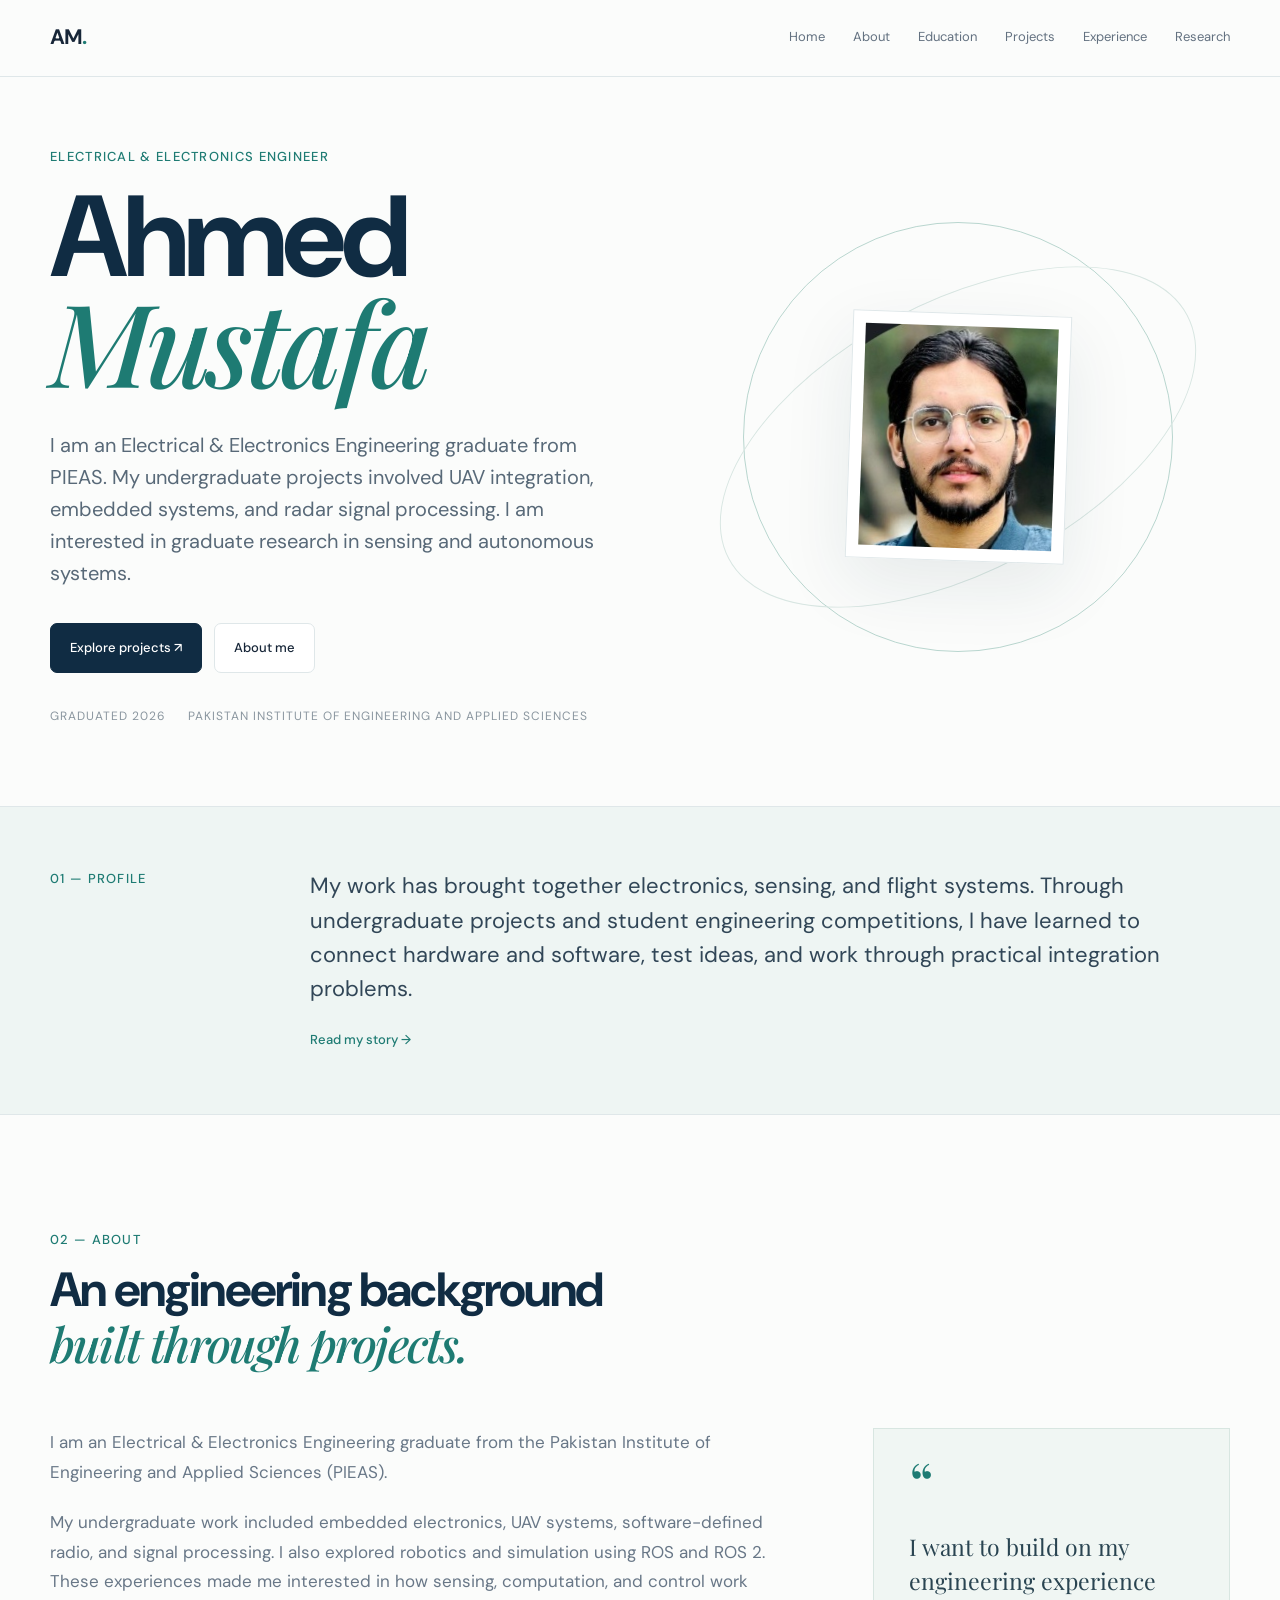
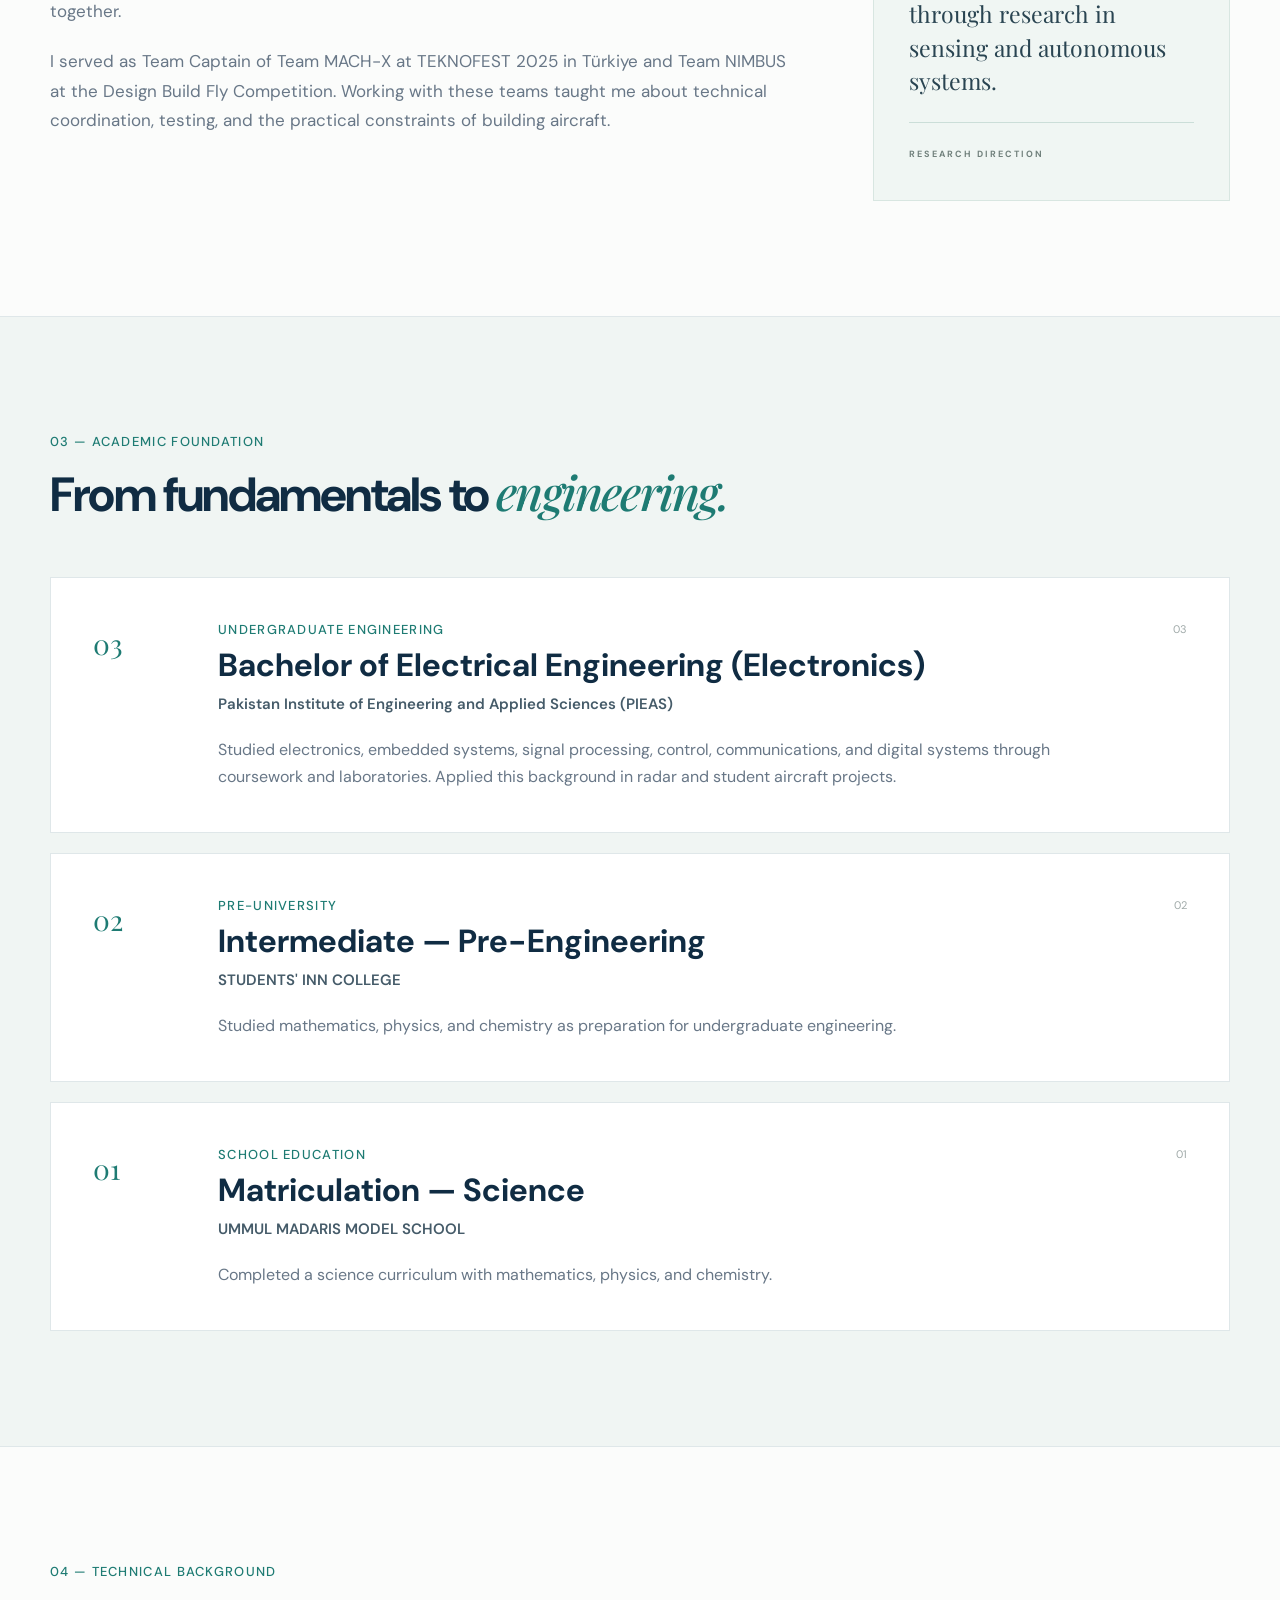
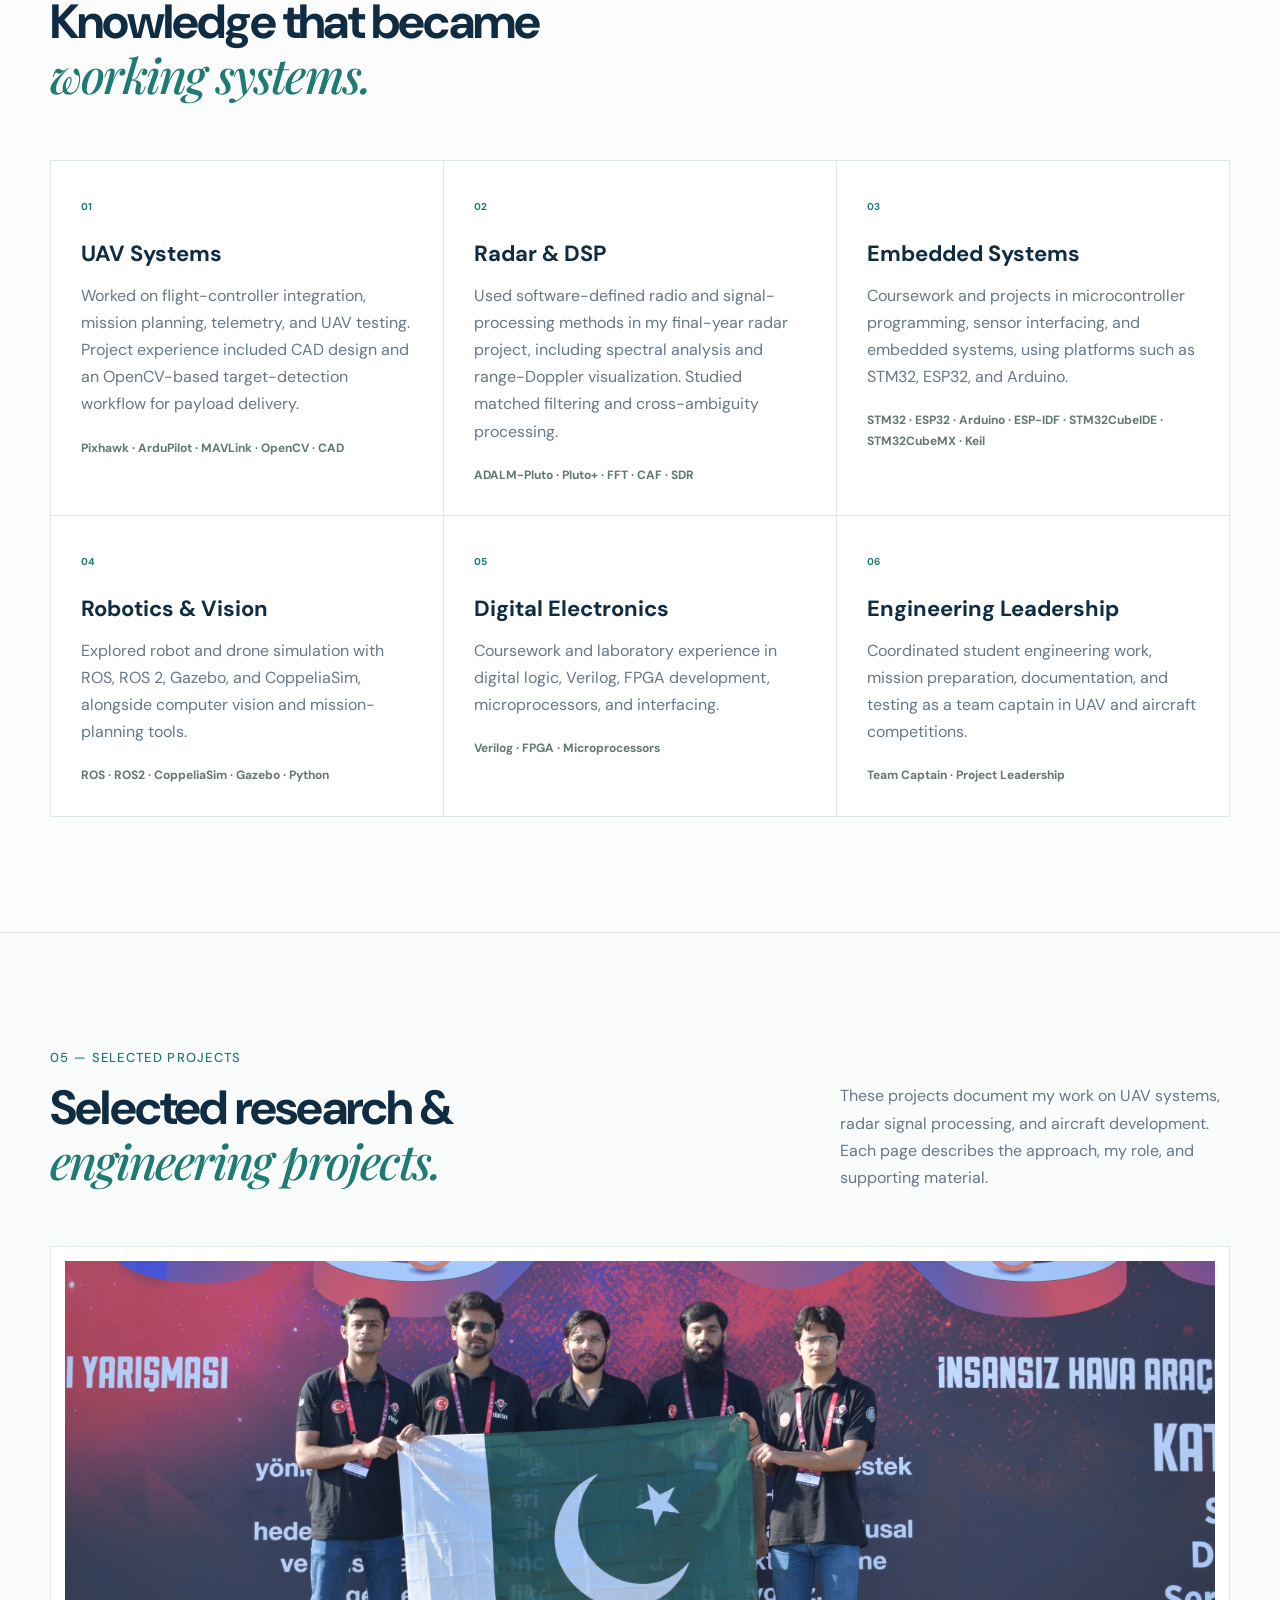
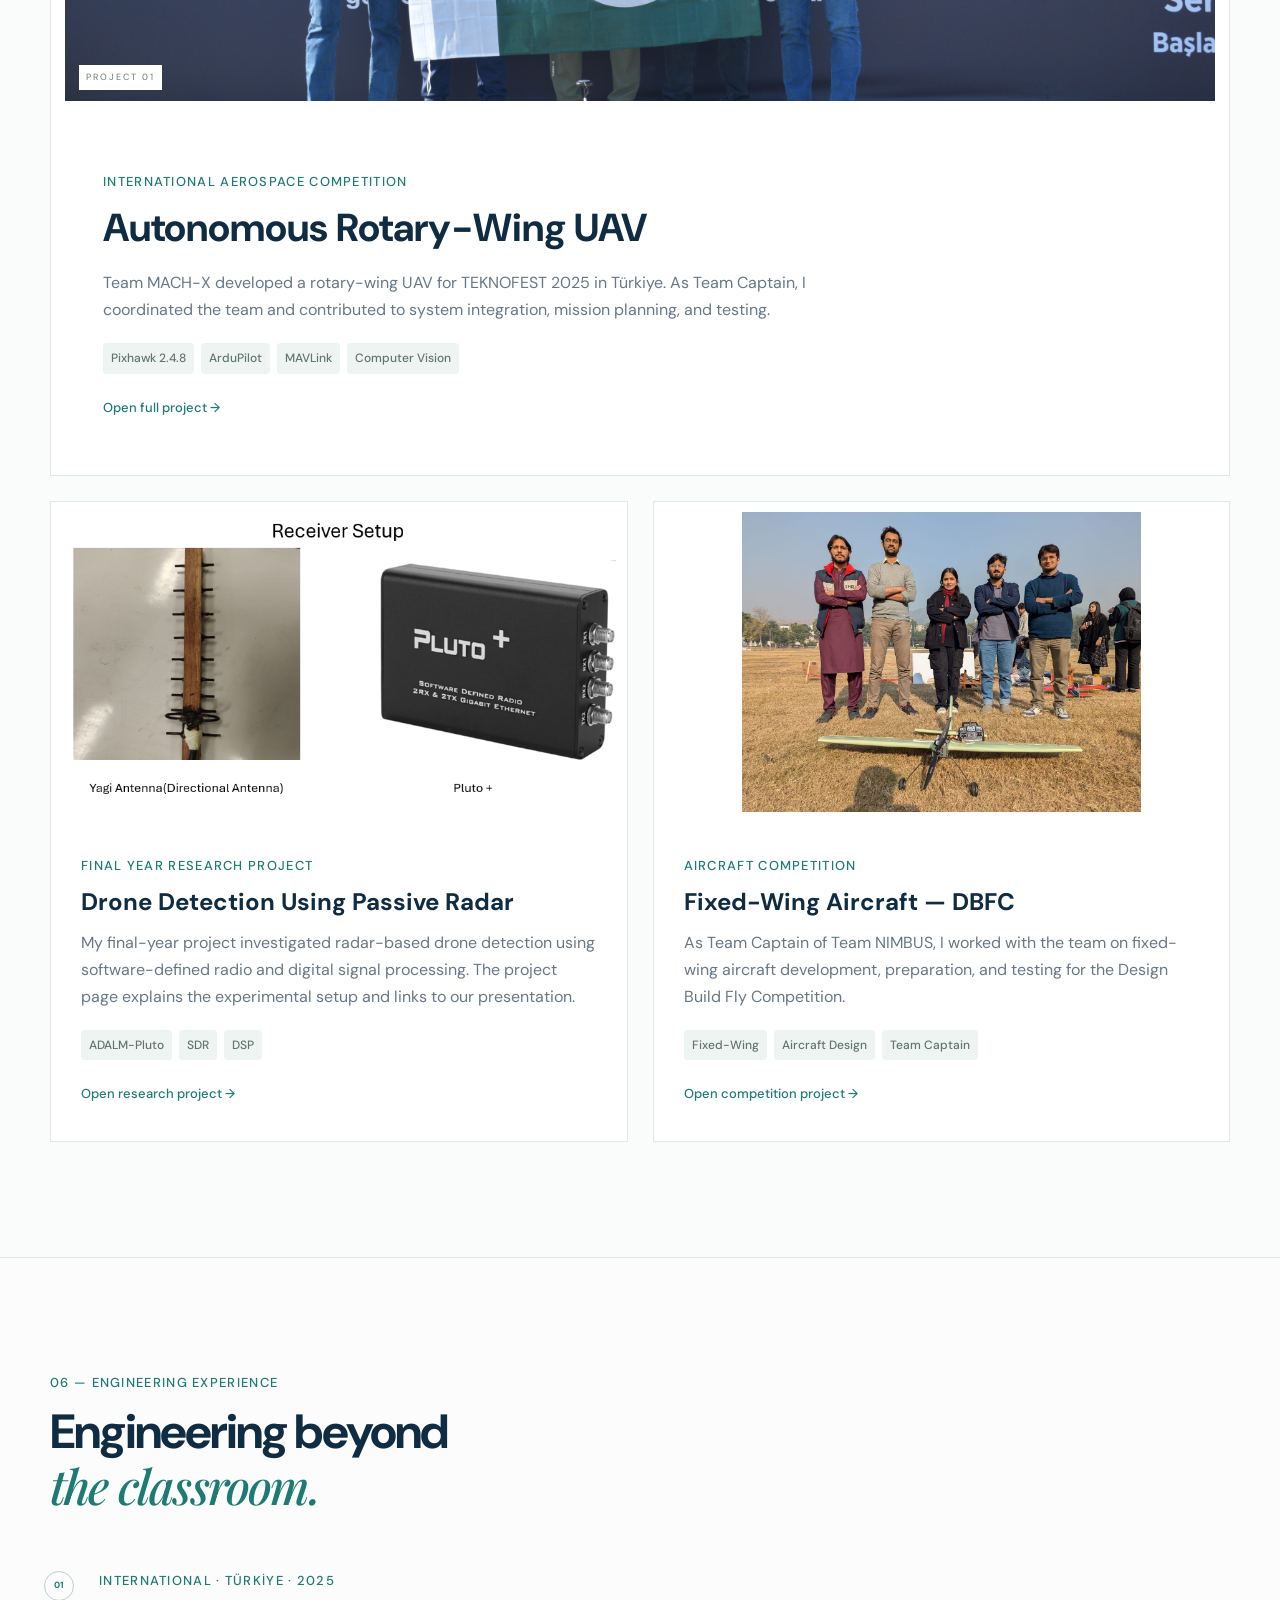
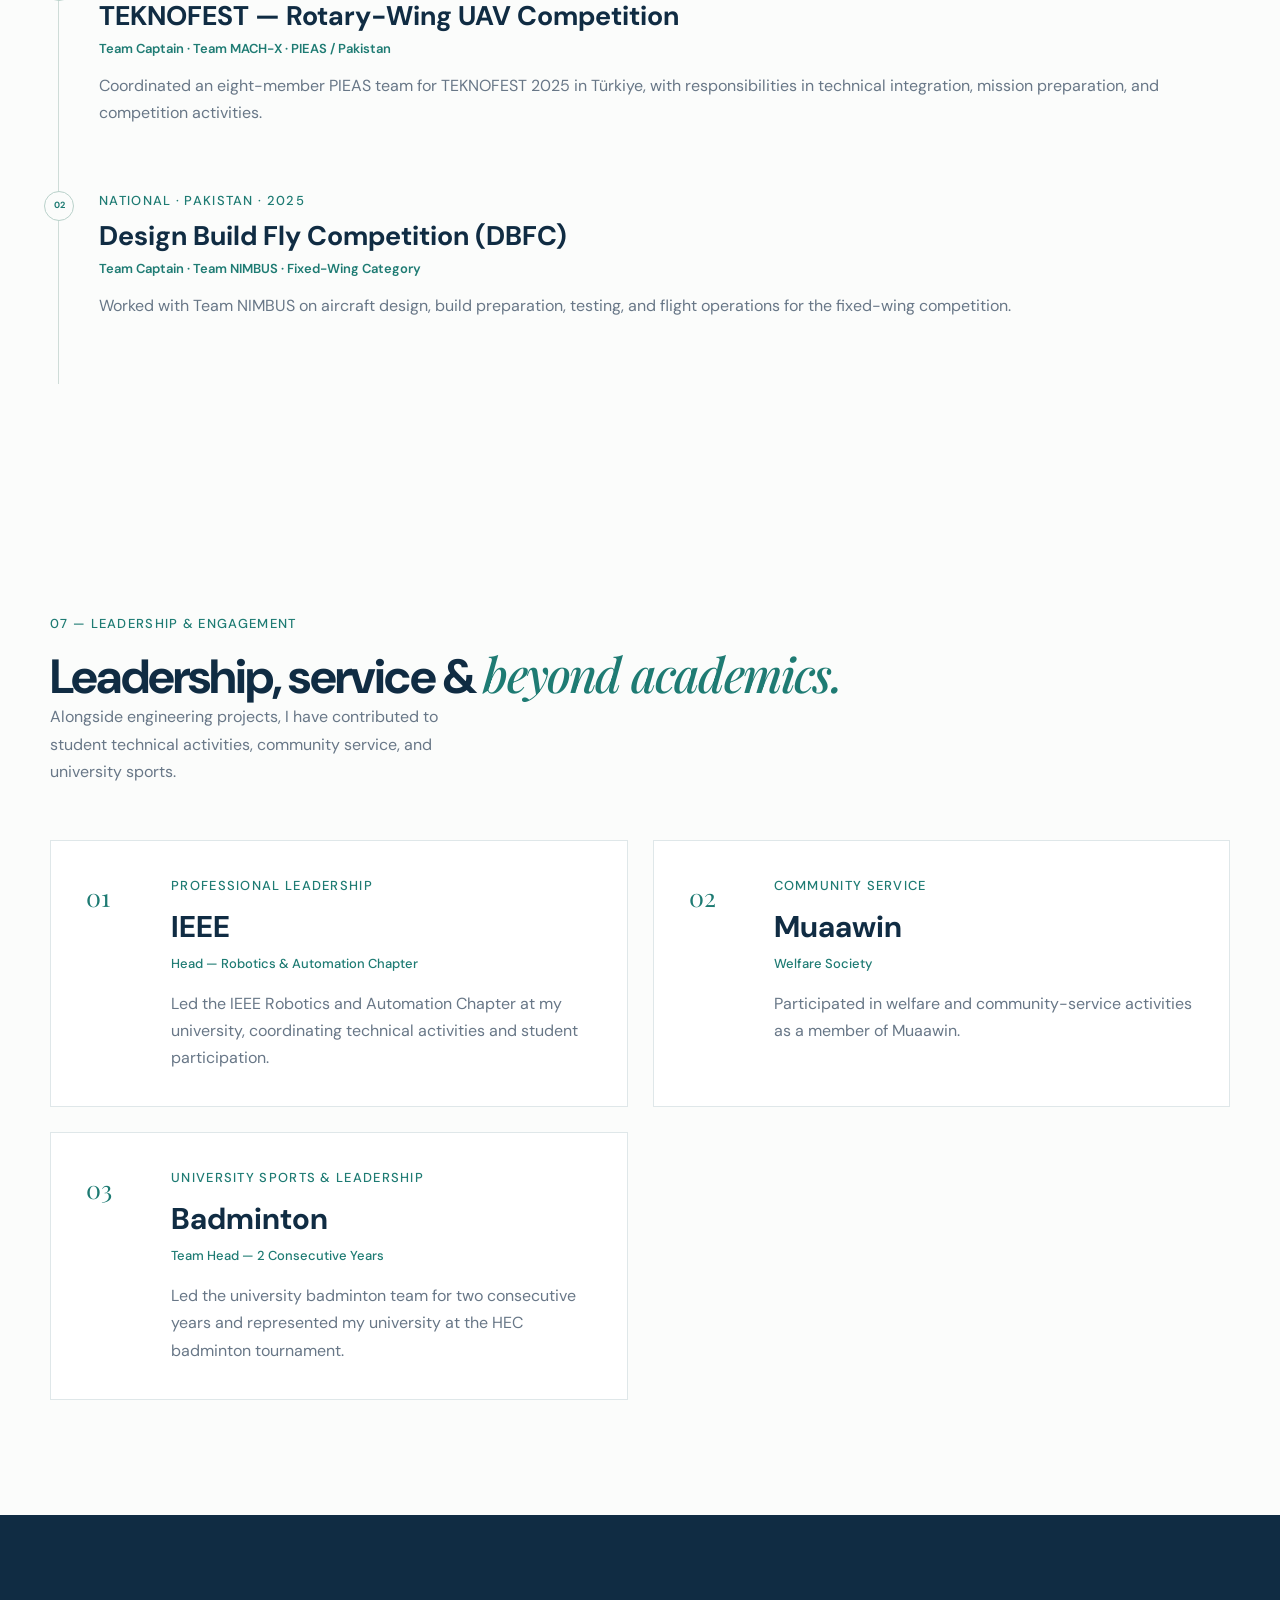
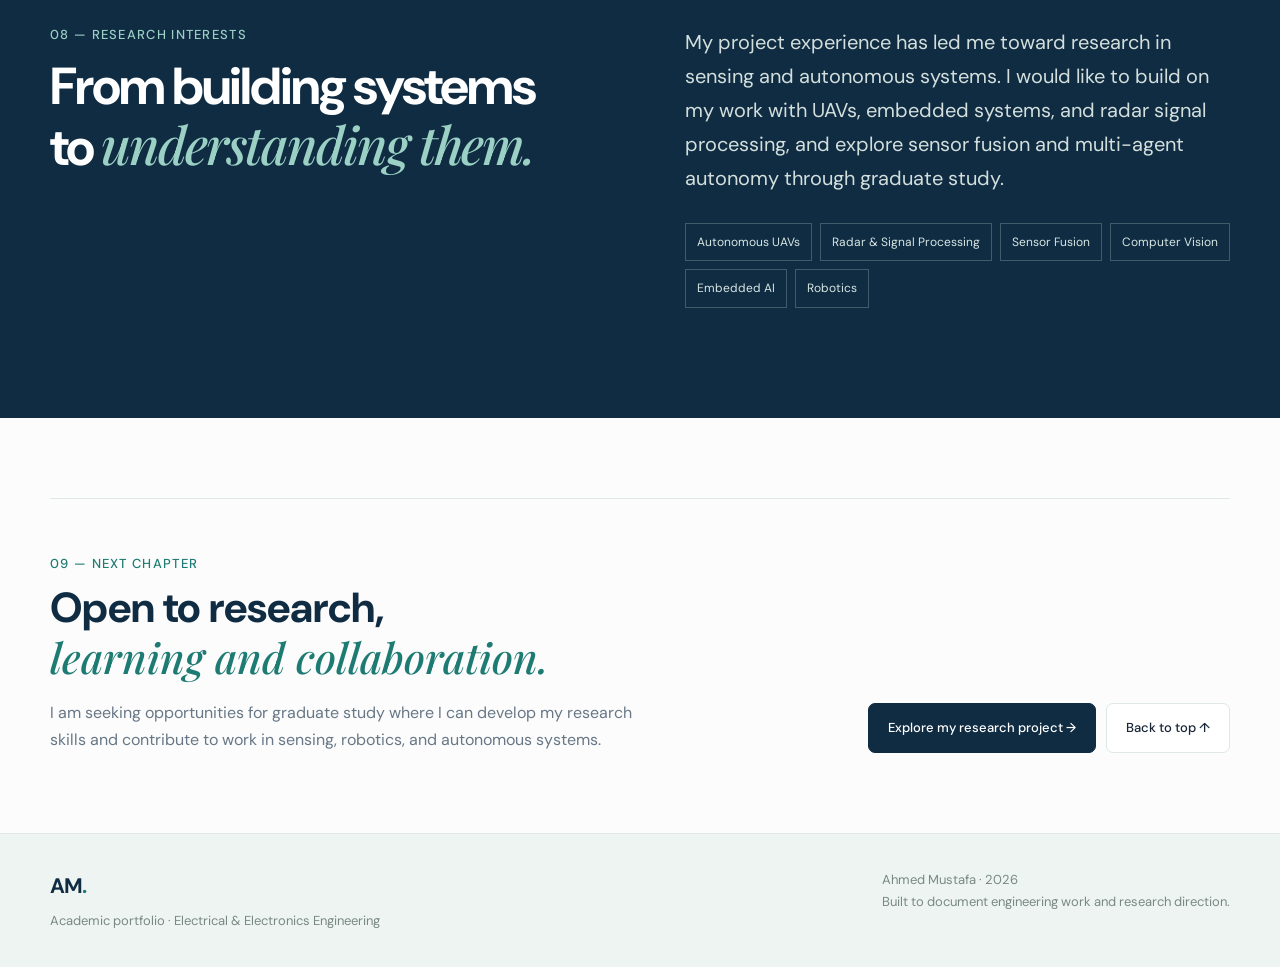
==== index.html @ 36bd2743 "Clarify research portfolio wording and improve readability while preserving theme" ====
<!doctype html>
<html lang="en">

<head>

    <meta charset="utf-8">
    <meta name="viewport" content="width=device-width, initial-scale=1">

    <meta
        name="description"
        content="Ahmed Mustafa — Electrical & Electronics Engineer academic portfolio."
    >

    <title>Ahmed Mustafa | Electrical & Electronics Engineer</title>

    <link rel="stylesheet" href="style.css">
</head>

<body>

    <header class="site-header">

        <div class="container nav">

            <a class="brand" href="index.html">
                AM<span>.</span>
            </a>

            <button class="menu-toggle" aria-label="Menu" aria-expanded="false" aria-controls="site-navigation">
                ☰
            </button>

            <nav class="nav-links" id="site-navigation" aria-label="Main navigation">
                <a href="#home">Home</a>
                <a href="#about">About</a>
                <a href="#education">Education</a>
                <a href="#projects">Projects</a>
                <a href="#experience">Experience</a>
                <a href="#research">Research</a>
            </nav>

        </div>

    </header>

    <main id="home">

        <section class="hero container">

            <div class="hero-copy">

                <p class="eyebrow">
                    ELECTRICAL & ELECTRONICS ENGINEER
                </p>

                <h1>
                    Ahmed<br>
                    <em>Mustafa</em>
                </h1>

               <p class="hero-lead">I am an Electrical &amp; Electronics Engineering graduate from PIEAS. My undergraduate projects involved UAV integration, embedded systems, and radar signal processing. I am interested in graduate research in sensing and autonomous systems.</p>

                <div class="hero-actions">

                    <a class="btn btn-dark" href="#projects">
                        Explore projects ↗
                    </a>

                    <a class="btn btn-light" href="#about">
                        About me
                    </a>

                </div>

                <div class="hero-meta">
                    <span>Graduated 2026</span>
                    <span>Pakistan Institute of Engineering and Applied Sciences</span>
                    
                </div>

            </div>

            <div class="hero-visual">

                <div class="hero-frame">

                    <img
                        src="assets/AhmedMustafa.png"
                        alt="Ahmed Mustafa"
                    >

                    

                </div>

                <div class="orbit orbit-a"></div>
                <div class="orbit orbit-b"></div>

                

            </div>

        </section>

        <section class="intro-strip">

            <div class="container intro-grid">

                <p class="section-kicker">
    01 — PROFILE
</p>

                <div>

                    <p class="statement">My work has brought together electronics, sensing, and flight systems. Through undergraduate projects and student engineering competitions, I have learned to connect hardware and software, test ideas, and work through practical integration problems.</p>

                    <a class="arrow-link" href="#about">
                        Read my story →
                    </a>

                </div>

            </div>

        </section>

        <section class="section container" id="about">

            <div class="section-head">

                <p class="section-kicker">02 — ABOUT</p>

               <h2>An engineering background<br><em>built through projects.</em></h2>

            </div>

            <div class="two-col">

                <div class="prose">

                    <p>
                        I am an Electrical & Electronics Engineering graduate
                        from the Pakistan Institute of Engineering and Applied
                        Sciences (PIEAS).
                    </p>

                    <p>My undergraduate work included embedded electronics, UAV systems, software-defined radio, and signal processing. I also explored robotics and simulation using ROS and ROS 2. These experiences made me interested in how sensing, computation, and control work together.</p>

                    <p>I served as Team Captain of Team MACH-X at TEKNOFEST 2025 in Türkiye and Team NIMBUS at the Design Build Fly Competition. Working with these teams taught me about technical coordination, testing, and the practical constraints of building aircraft.</p>

                </div>

                <aside class="quote-card">

                    <span class="quote-mark">
                        “
                    </span>

                    <p>I want to build on my engineering experience through research in sensing and autonomous systems.</p>

                    <div class="card-line"></div>

                    <span>
                        RESEARCH DIRECTION
                    </span>

                </aside>

            </div>

        </section>

<section class="section soft-section" id="education">

    <div class="container">

        <div class="section-head">
            <p class="section-kicker">03 — ACADEMIC FOUNDATION</p>

            <h2>
                From fundamentals to
                <em>engineering.</em>
            </h2>
        </div>

        <div class="education">

            <div class="edu-year">
                03
            </div>

            <div>

                <p class="section-kicker">
                    UNDERGRADUATE ENGINEERING
                </p>

                <h3>
                    Bachelor of Electrical Engineering (Electronics)
                </h3>

                <p class="institution">
                    Pakistan Institute of Engineering and Applied Sciences
                    (PIEAS)
                </p>

                <p class="muted">Studied electronics, embedded systems, signal processing, control, communications, and digital systems through coursework and laboratories. Applied this background in radar and student aircraft projects.</p>

            </div>

            <div class="edu-index">
                03
            </div>

        </div>

        <div class="education">

            <div class="edu-year">
                02
            </div>

            <div>

                <p class="section-kicker">
                    PRE-UNIVERSITY
                </p>

                <h3>
                    Intermediate — Pre-Engineering
                </h3>

                <p class="institution">
                    STUDENTS' INN COLLEGE
                </p>

                <p class="muted">Studied mathematics, physics, and chemistry as preparation for undergraduate engineering.</p>

            </div>

            <div class="edu-index">
                02
            </div>

        </div>

        <div class="education">

            <div class="edu-year">
                01
            </div>

            <div>

                <p class="section-kicker">
                    SCHOOL EDUCATION
                </p>

                <h3>
                    Matriculation — Science
                </h3>

                <p class="institution">
                    UMMUL MADARIS MODEL SCHOOL
                </p>

                <p class="muted">Completed a science curriculum with mathematics, physics, and chemistry.</p>

            </div>

            <div class="edu-index">
                01
            </div>

        </div>

    </div>

</section>

        <section class="section container">

            <div class="section-head">

                <p class="section-kicker">
                    04 — TECHNICAL BACKGROUND 
                </p>

                <h2>
                    Knowledge that became<br>
                    <em>working systems.</em>
                </h2>

            </div>

            <div class="discipline-grid">

                <article class="discipline">

                    <span>01</span>

                    <h3>
    UAV Systems
</h3>

<p>Worked on flight-controller integration, mission planning, telemetry, and UAV testing. Project experience included CAD design and an OpenCV-based target-detection workflow for payload delivery.</p>

<span class="tool-list">
    Pixhawk · ArduPilot · MAVLink · OpenCV · CAD
</span>

                </article>

                <article class="discipline">

                    <span>02</span>

                    <h3>
    Radar & DSP
</h3>

<p>Used software-defined radio and signal-processing methods in my final-year radar project, including spectral analysis and range-Doppler visualization. Studied matched filtering and cross-ambiguity processing.</p>

<span class="tool-list">
    ADALM-Pluto · Pluto+ · FFT · CAF · SDR
</span>

                </article>

                <article class="discipline">

                    <span>03</span>

                    <h3>
    Embedded Systems
</h3>

<p>Coursework and projects in microcontroller programming, sensor interfacing, and embedded systems, using platforms such as STM32, ESP32, and Arduino.</p>

<span class="tool-list">
    STM32 · ESP32 · Arduino · ESP-IDF · STM32CubeIDE · STM32CubeMX · Keil
</span>

                </article>

                <article class="discipline">

                    <span>04</span>

                    <h3>
                        Robotics & Vision
                    </h3>
<p>Explored robot and drone simulation with ROS, ROS 2, Gazebo, and CoppeliaSim, alongside computer vision and mission-planning tools.</p>

<span class="tool-list">
    ROS · ROS2 · CoppeliaSim · Gazebo · Python
</span>

                </article>

                <article class="discipline">

                    <span>05</span>

                    <h3>
                        Digital Electronics
                    </h3>

                    <p>Coursework and laboratory experience in digital logic, Verilog, FPGA development, microprocessors, and interfacing.</p>

                    <span class="tool-list">
                        Verilog · FPGA · Microprocessors
                    </span>

                </article>

                <article class="discipline">

                    <span>06</span>

                    <h3>
                        Engineering Leadership
                    </h3>

                    <p>Coordinated student engineering work, mission preparation, documentation, and testing as a team captain in UAV and aircraft competitions.</p>

                    <span class="tool-list">
                        Team Captain · Project Leadership
                    </span>

                </article>

            </div>

        </section>

        <section class="section projects-section" id="projects">

            <div class="container">

                <div class="section-head project-head">

                    <div>

                        <p class="section-kicker">
                            05 — SELECTED PROJECTS
                        </p>

                        <h2>Selected research &amp;<br><em>engineering projects.</em></h2>

                    </div>

                    <p class="muted max-copy">These projects document my work on UAV systems, radar signal processing, and aircraft development. Each page describes the approach, my role, and supporting material.</p>

                </div>

<article class="project-feature-stacked">
<div class="project-photo">

    <img
        src="assets/Teknofest.jpeg"
        alt="Team MACH-X at TEKNOFEST 2025 in Türkiye"
    >

    <span class="photo-index">
        PROJECT 01
    </span>

</div>

                    <div class="project-info">

                        <p class="eyebrow">
                            INTERNATIONAL AEROSPACE COMPETITION
                        </p>

                        <h3>Autonomous Rotary-Wing UAV</h3>

                        <p>Team MACH-X developed a rotary-wing UAV for TEKNOFEST 2025 in Türkiye. As Team Captain, I coordinated the team and contributed to system integration, mission planning, and testing.</p>

                        <div class="tag-row">

                            <span>Pixhawk 2.4.8</span>
                            <span>ArduPilot</span>
                            <span>MAVLink</span>
                            <span>Computer Vision</span>

                        </div>

                        <a
                            class="arrow-link"
                            href="projects/teknofest.html"
                        >
                            Open full project →
                        </a>

                    </div>

                </article>

                <div class="project-pair">

                    <article class="project-small">

                       <div class="small-photo">

    <img
        src="assets/Receiver_Setup.png"
        alt="Passive radar system setup"
    >

</div>

                        <div class="small-content">

                            <p class="eyebrow">
                                FINAL YEAR RESEARCH PROJECT
                            </p>

                            <h3>
                                Drone Detection Using Passive Radar
                            </h3>

                            <p>My final-year project investigated radar-based drone detection using software-defined radio and digital signal processing. The project page explains the experimental setup and links to our presentation.</p>

                            <div class="tag-row">

                                <span>ADALM-Pluto</span>
                                <span>SDR</span>
                                <span>DSP</span>

                            </div>

                            <a
                                class="arrow-link"
                                href="projects/passive-radar.html"
                            >
                                Open research project →
                            </a>

                        </div>

                    </article>

                     <article class="project-small">

<div class="small-photo">

    <img
        src="assets/dbfc.jpeg"
        alt="Team Nimbus at Design, Build & Fly Competition"
    >

</div>

                        <div class="small-content">

                            <p class="eyebrow">
                                AIRCRAFT COMPETITION
                            </p>

                            <h3>
                                Fixed-Wing Aircraft — DBFC
                            </h3>

                            <p>As Team Captain of Team NIMBUS, I worked with the team on fixed-wing aircraft development, preparation, and testing for the Design Build Fly Competition.</p>

                            <div class="tag-row">

                                <span>Fixed-Wing</span>
                                <span>Aircraft Design</span>
                                <span>Team Captain</span>

                            </div>

                            <a
                                class="arrow-link"
                                href="projects/dbfc.html"
                            >
                                Open competition project →
                            </a>

                        </div>

                    </article>

                </div>

            </div>

        </section>

        <section class="section container" id="experience">

            <div class="section-head">

                <p class="section-kicker">
                    06 — ENGINEERING EXPERIENCE
                </p>

                <h2>
                    Engineering beyond<br>
                    <em>the classroom.</em>
                </h2>

            </div>

            <div class="timeline">

                <article class="timeline-item">

                    <div class="timeline-number">
                        01
                    </div>

                    <div class="timeline-body">

                        <p class="eyebrow">
                            INTERNATIONAL · TÜRKİYE · 2025
                        </p>

                        <h3>
                            TEKNOFEST — Rotary-Wing UAV Competition
                        </h3>

                        <p class="role">
                            Team Captain · Team MACH-X · PIEAS / Pakistan
                        </p>

                        <p class="muted">Coordinated an eight-member PIEAS team for TEKNOFEST 2025 in Türkiye, with responsibilities in technical integration, mission preparation, and competition activities.</p>

                    </div>

                </article>

                <article class="timeline-item">

                    <div class="timeline-number">
                        02
                    </div>

                    <div class="timeline-body">

                        <p class="eyebrow">
                            NATIONAL · PAKISTAN · 2025
                        </p>

                        <h3>
                            Design Build Fly Competition (DBFC)
                        </h3>

                        <p class="role">
                            Team Captain · Team NIMBUS · Fixed-Wing Category
                        </p>

                        <p class="muted">Worked with Team NIMBUS on aircraft design, build preparation, testing, and flight operations for the fixed-wing competition.</p>

                    </div>

                </article>

            </div>

        </section>

<section class="section engagement-section" id="leadership">

    <div class="container">

        <div class="section-head">

            <p class="section-kicker">
                07 — LEADERSHIP & ENGAGEMENT
            </p>

            <h2>
                Leadership, service &
                <em>beyond academics.</em>
            </h2>

            <p class="muted max-copy">Alongside engineering projects, I have contributed to student technical activities, community service, and university sports.</p>

        </div>

        <div class="engagement-grid">

            <div class="engagement-card">

                <div class="engagement-number">
                    01
                </div>

                <div class="engagement-content">

                    <p class="section-kicker">
                        PROFESSIONAL LEADERSHIP
                    </p>

                    <h3>
                        IEEE
                    </h3>

                    <p class="engagement-role">
                        Head — Robotics & Automation Chapter
                    </p>

                    <p class="muted">Led the IEEE Robotics and Automation Chapter at my university, coordinating technical activities and student participation.</p>

                </div>

            </div>

            <div class="engagement-card">

                <div class="engagement-number">
                    02
                </div>

                <div class="engagement-content">

                    <p class="section-kicker">
                        COMMUNITY SERVICE
                    </p>

                    <h3>
                        Muaawin
                    </h3>

                    <p class="engagement-role">
                        Welfare Society
                    </p>

                    <p class="muted">Participated in welfare and community-service activities as a member of Muaawin.</p>

                </div>

            </div>

            <div class="engagement-card">

                <div class="engagement-number">
                    03
                </div>

                <div class="engagement-content">

                    <p class="section-kicker">
                        UNIVERSITY SPORTS & LEADERSHIP
                    </p>

                    <h3>
                        Badminton
                    </h3>

                    <p class="engagement-role">
                        Team Head — 2 Consecutive Years
                    </p>

                    <p class="muted">Led the university badminton team for two consecutive years and represented my university at the HEC badminton tournament.</p>

                </div>

            </div>

        </div>

    </div>

</section>

       

        <section class="research-banner" id="research">

            <div class="container research-grid">

                <div>

                    <p class="section-kicker">
                        08 — RESEARCH INTERESTS
                    </p>

                    <h2>
                        From building systems<br>
                        to <em>understanding them.</em>
                    </h2>

                </div>

                <div>

                    <p class="research-lead">My project experience has led me toward research in sensing and autonomous systems. I would like to build on my work with UAVs, embedded systems, and radar signal processing, and explore sensor fusion and multi-agent autonomy through graduate study.</p>

                    <div class="research-list">

                        <span>Autonomous UAVs</span>
                        <span>Radar & Signal Processing</span>
                        <span>Sensor Fusion</span>
                        <span>Computer Vision</span>
                        <span>Embedded AI</span>
                        <span>Robotics</span>

                    </div>

                </div>

            </div>

        </section>

        <section class="section container contact-section">

            <div class="contact-box">

                <div>

                    <p class="section-kicker">
                        09 — NEXT CHAPTER
                    </p>

                    <h2>
                        Open to research,<br>
                        <em>learning and collaboration.</em>
                    </h2>

                    <p  class="muted">I am seeking opportunities for graduate study where I can develop my research skills and contribute to work in sensing, robotics, and autonomous systems.</p>

                </div>

                <div class="contact-actions">

                    <a
                        class="btn btn-dark"
                        href="projects/passive-radar.html"
                    >
                        Explore my research project →
                    </a>

                    <a
                        class="btn btn-light"
                        href="#home"
                    >
                        Back to top ↑
                    </a>

                </div>

            </div>

        </section>

    </main>

    <footer>

        <div class="container footer-grid">

            <div>

                <a
                    class="brand footer-brand"
                    href="index.html"
                >
                    AM<span>.</span>
                </a>

                <p>
                    Academic portfolio · Electrical & Electronics Engineering
                </p>

            </div>

            <div>

                <p>
                     Ahmed Mustafa · 2026
                </p>

                <p>
                    Built to document engineering work and research direction.
                </p>

            </div>

        </div>

    </footer>

    <script src="script.js"></script>

</body>

</html>
---- style.css ----
@import url('https://fonts.googleapis.com/css2?family=DM+Sans:wght@400;500;600;700&family=Playfair+Display:ital,wght@0,500;0,600;1,500;1,600&display=swap');


/* =========================================================
   1. ROOT VARIABLES
   ========================================================= */

:root {
    --ink: #172638;
    --navy: #102c43;
    --muted: #687787;
    --line: #dfe7e9;
    --paper: #fbfcfb;
    --soft: #eef5f3;
    --teal: #1e7b73;
    --max: 1180px;
}


/* =========================================================
   2. RESET & BASE STYLES
   ========================================================= */

* {
    box-sizing: border-box;
    margin: 0;
    padding: 0;
}

html {
    scroll-behavior: smooth;
}

body {
    font-family: "DM Sans", Arial, sans-serif;
    background: var(--paper);
    color: var(--ink);
    line-height: 1.7;
}

a {
    text-decoration: none;
    color: inherit;
}

.container {
    width: min(calc(100% - 56px), var(--max));
    margin: auto;
}


/* =========================================================
   3. HEADER / NAVIGATION
   ========================================================= */

.site-header {
    position: sticky;
    top: 0;
    z-index: 20;
    background: rgba(251, 252, 251, 0.94);
    backdrop-filter: blur(14px);
    border-bottom: 1px solid var(--line);
}

.nav {
    height: 76px;
    display: flex;
    align-items: center;
    justify-content: space-between;
}

.brand {
    font-size: 21px;
    font-weight: 700;
    letter-spacing: -1px;
}

.brand span {
    color: var(--teal);
}

.nav-links {
    display: flex;
    gap: 28px;
    font-size: 13px;
    color: #637180;
}

.nav-links a {
    padding: 28px 0;
    border-bottom: 2px solid transparent;
}

.nav-links a:hover {
    color: var(--ink);
    border-color: var(--teal);
}

.menu-toggle {
    display: none;
    border: 0;
    background: none;
    font-size: 24px;
}


/* =========================================================
   4. TYPOGRAPHY / COMMON TEXT
   ========================================================= */

.eyebrow,
.section-kicker {
    font-size: 28px;
    letter-spacing: 2px;
    font-weight: 700;
    color: var(--teal);
}

em {
    font-family: "Playfair Display", serif;
    font-weight: 500;
    color: var(--teal);
}

.muted {
    color: var(--muted);
    font-size: 14px;
}


/* =========================================================
   5. HERO SECTION
   ========================================================= */

.hero {
    min-height: 700px;
    display: grid;
    grid-template-columns: 1.02fr 0.98fr;
    gap: 70px;
    align-items: center;
    padding-top: 70px;
    padding-bottom: 80px;
}

.hero h1 {
    font-size: clamp(68px, 9vw, 116px);
    line-height: 0.9;
    letter-spacing: -5px;
    margin: 18px 0 27px;
    color: var(--navy);
}

.hero-lead {
    font-size: 20px;
    line-height: 1.6;
    color: #586978;
    max-width: 630px;
}

.hero-actions {
    display: flex;
    gap: 12px;
    margin: 34px 0;
}

.btn {
    display: inline-flex;
    align-items: center;
    justify-content: center;
    gap: 12px;
    padding: 13px 19px;
    border-radius: 7px;
    font-size: 13px;
    font-weight: 700;
    border: 1px solid var(--line);
    transition: 0.2s;
}

.btn-dark {
    background: var(--navy);
    color: #fff;
    border-color: var(--navy);
}

.btn-dark:hover {
    transform: translateY(-2px);
}

.btn-light {
    background: #fff;
}

.hero-meta {
    display: flex;
    gap: 22px;
    flex-wrap: wrap;
    color: #8a969f;
    font-size: 11px;
    text-transform: uppercase;
    letter-spacing: 1px;
}


/* =========================================================
   6. HERO VISUAL / PROFILE IMAGE
   ========================================================= */

.hero-visual {
    position: relative;
    min-height: 500px;
    display: flex;
    align-items: center;
    justify-content: center;
}

.hero-frame {
    width: fit-content;
    max-width: 90%;
    background: #fff;
    border: 1px solid var(--line);
    padding: 12px;
    box-shadow: 0 25px 70px rgba(27, 54, 67, 0.09);
    transform: rotate(2deg);
    position: relative;
    z-index: 2;
}

.hero-frame img {
    display: block;
    width: auto;
    height: auto;
    max-width: 100%;
    max-height: 480px;
    object-fit: contain;
}
.image-placeholder span {
    font-size: 12px;
    font-weight: 700;
    letter-spacing: 1.5px;
}

.image-placeholder small {
    font-size: 10px;
    color: #8b9c98;
    max-width: 190px;
}

.frame-label {
    position: absolute;
    bottom: -28px;
    left: 15px;
    font-size: 10px;
    letter-spacing: 2px;
    color: #82908e;
}

.orbit {
    position: absolute;
    border: 1px solid #b9d6cf;
    border-radius: 50%;
    z-index: 1;
}

.orbit-a {
    width: 430px;
    height: 430px;
}

.orbit-b {
    width: 520px;
    height: 270px;
    transform: rotate(-28deg);
    border-color: #d8e6e2;
}

.hero-note {
    position: absolute;
    right: 0;
    bottom: 28px;
    background: #fff;
    border: 1px solid var(--line);
    padding: 11px 14px;
    font-size: 10px;
    color: #65756f;
    box-shadow: 0 10px 30px rgba(20, 50, 60, 0.06);
    z-index: 3;
}

.dot {
    display: inline-block;
    width: 7px;
    height: 7px;
    background: var(--teal);
    border-radius: 50%;
    margin-right: 7px;
}


/* =========================================================
   7. INTRODUCTION STRIP
   ========================================================= */

.intro-strip {
    background: var(--soft);
    border-top: 1px solid var(--line);
    border-bottom: 1px solid var(--line);
}

.intro-grid {
    display: grid;
    grid-template-columns: 200px 1fr;
    gap: 60px;
    padding: 62px 0;
}

.statement {
    font-size: 25px;
    line-height: 1.55;
    max-width: 850px;
    color: #314657;
}

.arrow-link {
    display: inline-flex;
    gap: 10px;
    align-items: center;
    margin-top: 23px;
    font-size: 13px;
    font-weight: 700;
    color: var(--teal);
}


/* =========================================================
   8. GENERAL SECTION STYLES
   ========================================================= */

.section {
    padding-top: 115px;
    padding-bottom: 115px;
}

.section-head {
    margin-bottom: 55px;
    max-width: 850px;
}

.section-head h2 {
    font-size: 48px;
    line-height: 1.12;
    letter-spacing: -1.8px;
    color: var(--navy);
    margin-top: 12px;
}


/* =========================================================
   9. ABOUT SECTION
   ========================================================= */

.two-col {
    display: grid;
    grid-template-columns: 1.35fr 0.65fr;
    gap: 80px;
}

.prose p {
    color: var(--muted);
    font-size: 15px;
    max-width: 760px;
    margin-bottom: 20px;
    text-align: left;

}

.prose .large {
    font-size: 24px;
    line-height: 1.55;
    color: #2e4556;
        text-align: left;
}

.quote-card {
    background: #f0f6f3;
    border: 1px solid #d8e6e1;
    padding: 35px;
    height: fit-content;   /* ← add this */
    align-self: start;     /* ← add this if it's a grid/flex child */
}

.quote-mark {
    font-family: "Playfair Display", serif;
    font-size: 60px;
    line-height: 0.6;
    color: var(--teal);
}

.quote-card p {
    font-family: "Playfair Display", serif;
    font-size: 23px;
    line-height: 1.45;
    margin: 15px 0 25px;
    color: #294451;
}

.card-line {
    height: 1px;
    background: #cbded8;
    margin-bottom: 15px;
}

.quote-card span:last-child {
    font-size: 9px;
    letter-spacing: 2px;
    font-weight: 700;
    color: #71817c;
}


/* =========================================================
   10. EDUCATION SECTION
   ========================================================= */

.soft-section {
    background: #f0f5f3;
    border-top: 1px solid var(--line);
    border-bottom: 1px solid var(--line);
}

.education {
    display: grid;
    grid-template-columns: 90px 1fr 40px;
    gap: 35px;
    background: #fff;
    border: 1px solid var(--line);
    padding: 42px;
}

.edu-year {
    font-family: "Playfair Display", serif;
    font-size: 28px;
    color: var(--teal);
}

.education h3 {
    font-size: 32px;
    line-height: 1.2;
    color: var(--navy);
    margin: 5px 0 8px;
}

.institution {
    font-size: 15px;
    font-weight: 600;
    color: #455b69;
    margin-bottom: 18px;
}

.edu-index {
    text-align: right;
    color: #a0aaa9;
    font-size: 11px;
}


/* =========================================================
   11. DISCIPLINES / WHAT I LEARNED
   ========================================================= */

.discipline-grid {
    display: grid;
    grid-template-columns: repeat(3, 1fr);
    border-top: 1px solid var(--line);
    border-left: 1px solid var(--line);
}

.discipline {
    padding: 30px;
    border-right: 1px solid var(--line);
    border-bottom: 1px solid var(--line);
    min-height: 220px;
    background: #fff;
}

.discipline span {
    font-size: 10px;
    color: var(--teal);
    font-weight: 700;
}

.discipline h3 {
    font-size: 22px;
    color: var(--navy);
    margin: 17px 0 9px;
}

.discipline p {
    font-size: 13px;
    color: var(--muted);
    margin-bottom: 20px;
}

.discipline b {
    font-size: 10px;
    letter-spacing: 0.7px;
    color: #647770;
}


/* =========================================================
   12. PROJECTS SECTION
   ========================================================= */

.projects-section {
    background: #fafcfb;
    border-top: 1px solid var(--line);
    border-bottom: 1px solid var(--line);
}

.project-head {
    display: flex;
    justify-content: space-between;
    gap: 70px;
    align-items: end;
    max-width: none;
}

.max-copy {
    max-width: 390px;
}


/* =========================================================
   13. FEATURED PROJECT
   ========================================================= */

.project-feature {
    display: grid;
    grid-template-columns: 1.15fr 0.85fr;
    background: #fff;
    border: 1px solid var(--line);
    margin-bottom: 25px;
}

.project-photo {
    min-height: 470px;
    position: relative;
    padding: 14px;
    overflow: hidden;
}

.project-photo img {
    display: block;
    width: 100%;
    height: 440px;
    object-fit: cover;
    object-position: center;
}

.photo-index {
    position: absolute;
    left: 28px;
    bottom: 27px;
    font-size: 9px;
    letter-spacing: 2px;
    color: #667a74;
    background: #fff;
    padding: 5px 7px;
}

.project-info {
    padding: 55px 52px;
}

.project-info h3 {
    font-size: 39px;
    line-height: 1.15;
    color: var(--navy);
    margin: 13px 0 18px;
}

.project-info p:not(.eyebrow) {
    color: var(--muted);
    font-size: 14px;
}


/* =========================================================
   14. PROJECT TAGS
   ========================================================= */

.tag-row {
    display: flex;
    flex-wrap: wrap;
    gap: 7px;
    margin-top: 20px;
}

.tag-row span {
    font-size: 10px;
    font-weight: 700;
    color: #62746f;
    background: #edf4f1;
    padding: 5px 8px;
    border-radius: 4px;
}


/* =========================================================
   15. SMALL PROJECTS
   ========================================================= */

/* =========================================================
   15. SMALL PROJECTS
   ========================================================= */

.project-pair {
    display: grid;
    grid-template-columns: 1fr 1fr;
    gap: 25px;
}

.project-small {
    display: grid;
    grid-template-columns: 1fr;
    background: #fff;
    border: 1px solid var(--line);
}

.small-photo {
    width: 100%;
    height: 320px;
    padding: 10px;
    overflow: hidden;
    display: flex;
    align-items: center;
    justify-content: center;
}

.small-photo img {
    display: block;
    width: 100%;
    height: 100%;
    object-fit: contain;
    object-position: center;
}

.small-content {
    padding: 34px 30px;
}

.small-content h3 {
    font-size: 24px;
    line-height: 1.25;
    color: var(--navy);
    margin: 10px 0 12px;
}

.small-content p:not(.eyebrow) {
    font-size: 13px;
    color: var(--muted);
}
/* =========================================================
   16. EXPERIENCE / TIMELINE
   ========================================================= */

.timeline {
    border-left: 1px solid #cfdcd8;
    margin-left: 8px;
}

.timeline-item {
    position: relative;
    padding: 0 0 65px 40px;
}

.timeline-number {
    position: absolute;
    left: -15px;
    top: 0;
    width: 30px;
    height: 30px;
    border-radius: 50%;
    background: var(--paper);
    border: 1px solid #b9d1ca;
    color: var(--teal);
    font-size: 9px;
    font-weight: 700;
    display: flex;
    align-items: center;
    justify-content: center;
}

.timeline-body h3 {
    font-size: 27px;
    line-height: 1.25;
    color: var(--navy);
    margin: 7px 0 5px;
}

.role {
    color: var(--teal);
    font-size: 13px;
    font-weight: 600;
    margin-bottom: 12px;
}
/* =========================================================
   LEADERSHIP & ENGAGEMENT
   ========================================================= */

.engagement-section {
    background: var(--paper);
}

.engagement-grid {
    display: grid;
    grid-template-columns: 1fr 1fr;
    gap: 25px;
}

.engagement-card {
    display: grid;
    grid-template-columns: 60px 1fr;
    gap: 25px;

    background: #fff;
    border: 1px solid var(--line);
    padding: 35px;

    transition: 0.2s ease;
}

.engagement-card:hover {
    transform: translateY(-3px);
    box-shadow: 0 15px 40px rgba(27, 54, 67, 0.07);
}

.engagement-number {
    font-family: "Playfair Display", serif;
    font-size: 25px;
    color: var(--teal);
}

.engagement-content h3 {
    font-size: 30px;
    line-height: 1.2;
    color: var(--navy);
    margin: 12px 0 8px;
}

.engagement-role {
    color: var(--teal);
    font-size: 13px;
    font-weight: 700;
    margin-bottom: 15px;
}

.engagement-content .muted {
    line-height: 1.7;
}

/* =========================================================
   17. RESEARCH SECTION
   ========================================================= */

.research-banner {
    background: var(--navy);
    color: #fff;
    padding: 110px 0;
}

.research-grid {
    display: grid;
    grid-template-columns: 1fr 1fr;
    gap: 90px;
}

.research-banner h2 {
    font-size: 52px;
    line-height: 1.1;
    letter-spacing: -2px;
    margin-top: 12px;
}

.research-banner .section-kicker {
    color: #9bd0c4;
}

.research-lead {
    font-size: 20px;
    line-height: 1.6;
    color: #d3dfdc;
    max-width: 570px;
}

.research-list {
    display: flex;
    flex-wrap: wrap;
    gap: 8px;
    margin-top: 28px;
}

.research-list span {
    border: 1px solid rgba(210, 230, 224, 0.25);
    padding: 8px 11px;
    font-size: 10px;
    color: #d7e6e2;
}


/* =========================================================
   18. CONTACT / NEXT CHAPTER
   ========================================================= */

.contact-section {
    padding-top: 80px;
    padding-bottom: 80px;
}

.contact-box {
    display: flex;
    justify-content: space-between;
    gap: 60px;
    align-items: end;
    border-top: 1px solid var(--line);
    padding-top: 55px;
}

.contact-box h2 {
    font-size: 42px;
    line-height: 1.15;
    color: var(--navy);
    margin: 10px 0 15px;
}

.contact-box .muted {
    max-width: 620px;
}

.contact-actions {
    display: flex;
    gap: 10px;
    flex-shrink: 0;
}


/* =========================================================
   19. FOOTER
   ========================================================= */

footer {
    background: #eef4f1;
    border-top: 1px solid var(--line);
    padding: 35px 0;
}

.footer-grid {
    display: flex;
    justify-content: space-between;
    gap: 40px;
    color: #7a8885;
    font-size: 11px;
}

.footer-brand {
    color: var(--navy);
    display: block;
    margin-bottom: 5px;
}


/* =========================================================
   20. RESPONSIVE DESIGN — TABLET
   ========================================================= */

@media (max-width: 900px) {

    .nav-links {
        display: none;
        position: absolute;
        top: 76px;
        left: 0;
        right: 0;
        background: var(--paper);
        padding: 12px 28px 20px;
        border-bottom: 1px solid var(--line);
        flex-direction: column;
    }

    .nav-links.open {
        display: flex;
    }

    .nav-links a {
        padding: 12px 0;
    }

    .menu-toggle {
        display: block;
    }

    .hero {
        grid-template-columns: 1fr;
        gap: 30px;
    }

    .hero-visual {
        min-height: 430px;
    }

    .two-col,
    .research-grid {
        grid-template-columns: 1fr;
        gap: 40px;
    }

    .discipline-grid {
        grid-template-columns: 1fr 1fr;
    }

    .project-head {
        display: block;
    }

    .project-head .max-copy {
        margin-top: 20px;
    }

    .project-feature {
        grid-template-columns: 1fr;
    }

    .project-info {
        padding: 40px;
    }

    .project-pair {
        grid-template-columns: 1fr;
    }
    .engagement-grid {
    grid-template-columns: 1fr;
}
}


/* =========================================================
   21. RESPONSIVE DESIGN — MOBILE
   ========================================================= */

@media (max-width: 600px) {

    .container {
        width: min(calc(100% - 36px), var(--max));
    }

    .hero {
        padding-top: 45px;
    }

    .hero h1 {
        font-size: 67px;
        letter-spacing: -3px;
    }

    .hero-lead {
        font-size: 17px;
    }

    .hero-meta {
        gap: 10px;
        flex-direction: column;
    }

    .hero-visual {
        min-height: 370px;
    }

    .hero-frame {
        width: 75%;
    }

    .orbit-a {
        width: 300px;
        height: 300px;
    }

    .orbit-b {
        width: 350px;
        height: 190px;
    }

    .intro-grid {
        grid-template-columns: 1fr;
        gap: 20px;
        padding: 42px 0;
    }

    .statement {
        font-size: 20px;
    }

    .section {
        padding-top: 80px;
        padding-bottom: 80px;
    }

    .section-head h2 {
        font-size: 38px;
    }

    .education {
        grid-template-columns: 1fr;
        gap: 15px;
        padding: 28px;
    }

    .edu-index {
        display: none;
    }

    .discipline-grid {
        grid-template-columns: 1fr;
    }

    .discipline {
        min-height: 0;
    }

    .project-photo {
        min-height: 300px;
    }

    .project-photo .image-placeholder {
        min-height: 280px;
    }

    .project-info {
        padding: 30px;
    }

    .project-info h3 {
        font-size: 31px;
    }

    .small-photo {
        min-height: 220px;
    }

    .small-photo .image-placeholder {
        min-height: 200px;
    }

    .project-small {
        grid-template-columns: 1fr;
    }

    .small-content {
        padding: 28px;
    }

    .timeline-item {
        padding-left: 28px;
    }

    .timeline-body h3 {
        font-size: 22px;
    }

    .research-banner {
        padding: 80px 0;
    }

    .research-banner h2 {
        font-size: 39px;
    }

    .research-lead {
        font-size: 17px;
    }

    .contact-box {
        display: block;
    }

    .contact-actions {
        margin-top: 25px;
        flex-wrap: wrap;
    }

    .footer-grid {
        display: block;
    }

    .footer-grid > div + div {
        margin-top: 20px;
    }
}
/* Readability refinements — existing theme and typography families retained. */

html { scroll-padding-top: 100px; }
p, li { overflow-wrap: break-word; }
.eyebrow, .section-kicker { font-size: 13px; line-height: 1.6; font-weight: 500; letter-spacing: 1.3px; }
.prose p { font-size: 17px; line-height: 1.75; max-width: 68ch; }
.statement { font-size: 22px; max-width: 65ch; }
.muted, .discipline p, .project-info p:not(.eyebrow), .small-content p:not(.eyebrow) { font-size: 16px; line-height: 1.7; }
.discipline .tool-list { display: block; font-size: 12px; color: #647770; line-height: 1.7; }
.btn, .arrow-link, .tag-row span, .engagement-role { font-weight: 500; }
.tag-row span, .research-list span { font-size: 12px; }
.hero-actions { flex-wrap: wrap; }
.hero-meta { font-size: 12px; line-height: 1.6; }
.hero-visual { min-width: 0; }
.orbit { max-width: 100%; }
.project-feature-stacked { background: #fff; border: 1px solid var(--line); margin-bottom: 25px; }
.project-info p { max-width: 68ch; }
.education + .education { margin-top: 20px; }
.research-lead { font-size: 20px; line-height: 1.7; }
.research-banner h2 em { color: #9bd0c4; }
.footer-grid { font-size: 13px; line-height: 1.7; }
a:focus-visible, button:focus-visible { outline: 2px solid var(--teal); outline-offset: 5px; }
.section-head h2, .education h3, .project-info h3, .engagement-content h3 { overflow-wrap: break-word; }
@media (max-width: 600px) {
  .prose p { font-size: 16px; }
  .statement { font-size: 20px; }
  .hero h1 { font-size: clamp(48px, 16vw, 67px); }
  .hero-visual { min-height: 330px; }
  .orbit-b { width: 100%; }
  .project-photo { min-height: 0; }
  .project-photo img { height: auto; max-height: 440px; }
  .engagement-card { grid-template-columns: 30px minmax(0, 1fr); gap: 15px; padding: 25px; }
  .research-lead { font-size: 17px; }
}
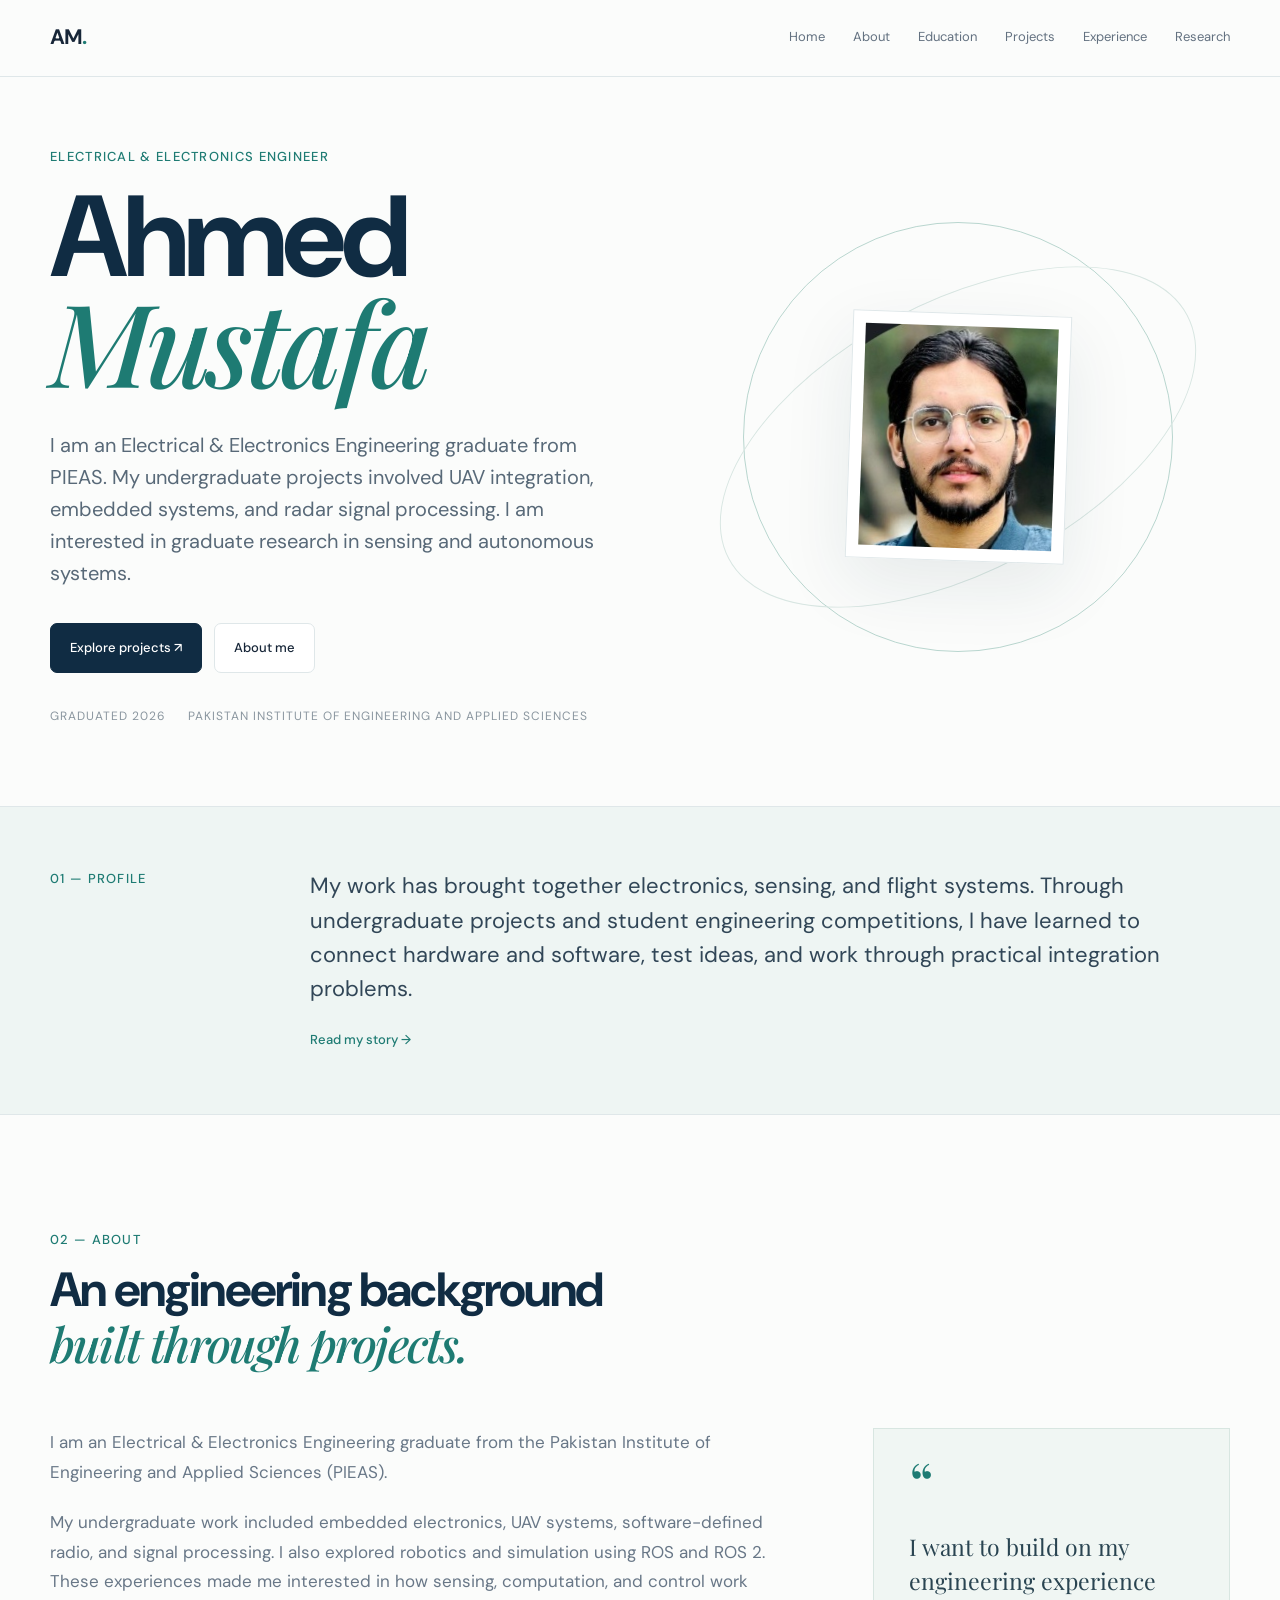
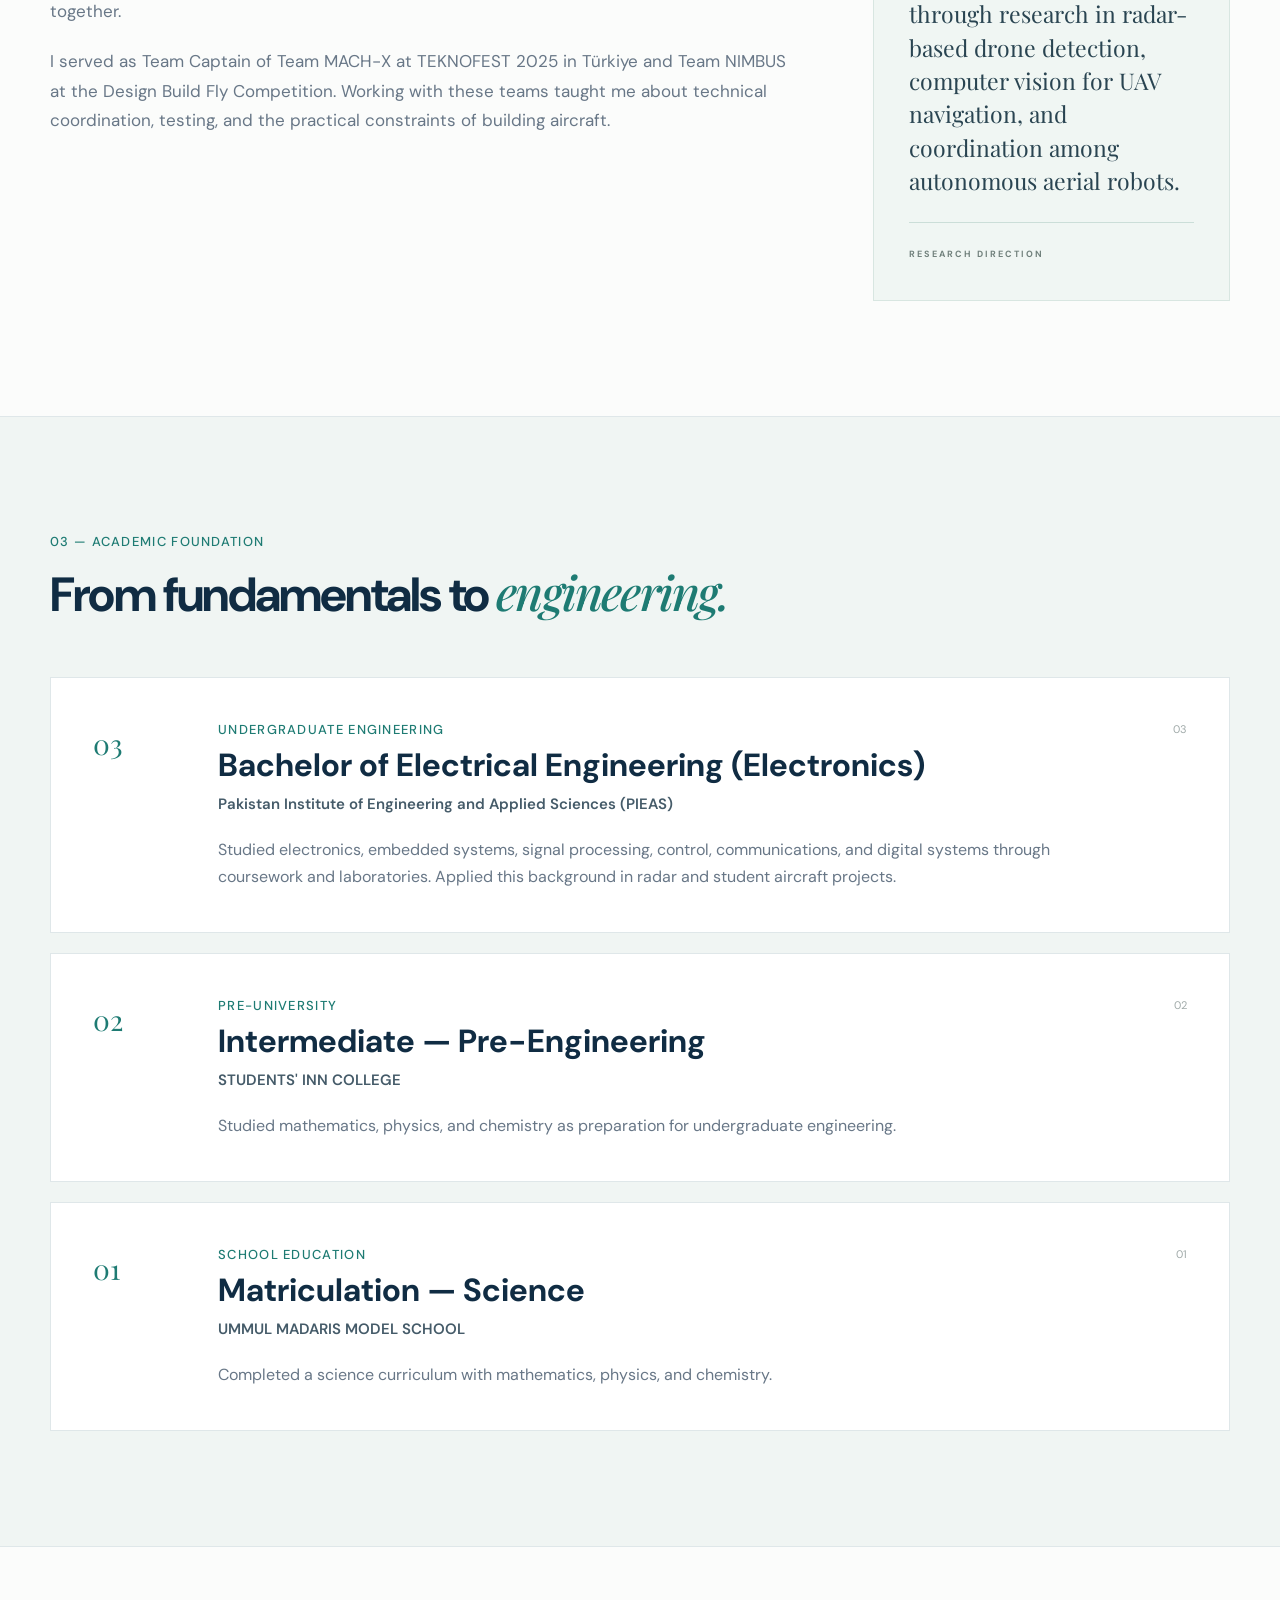
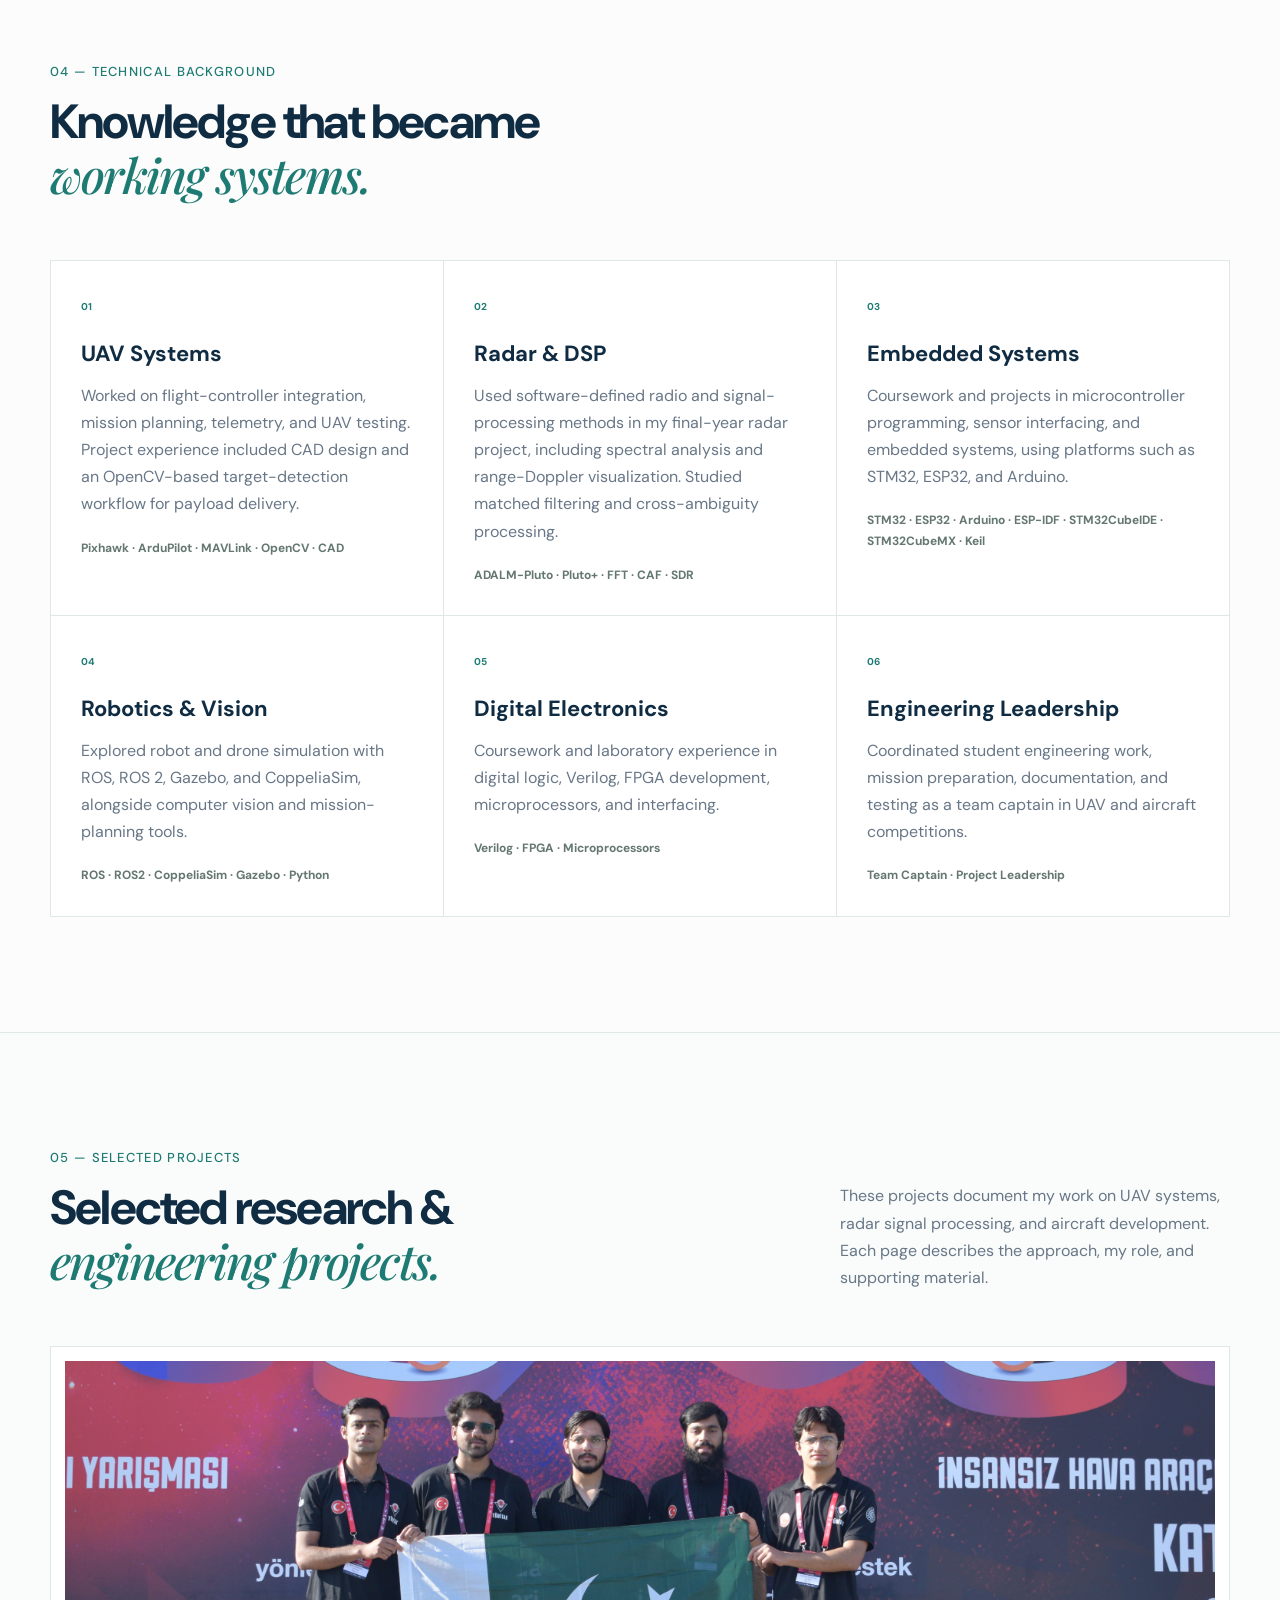
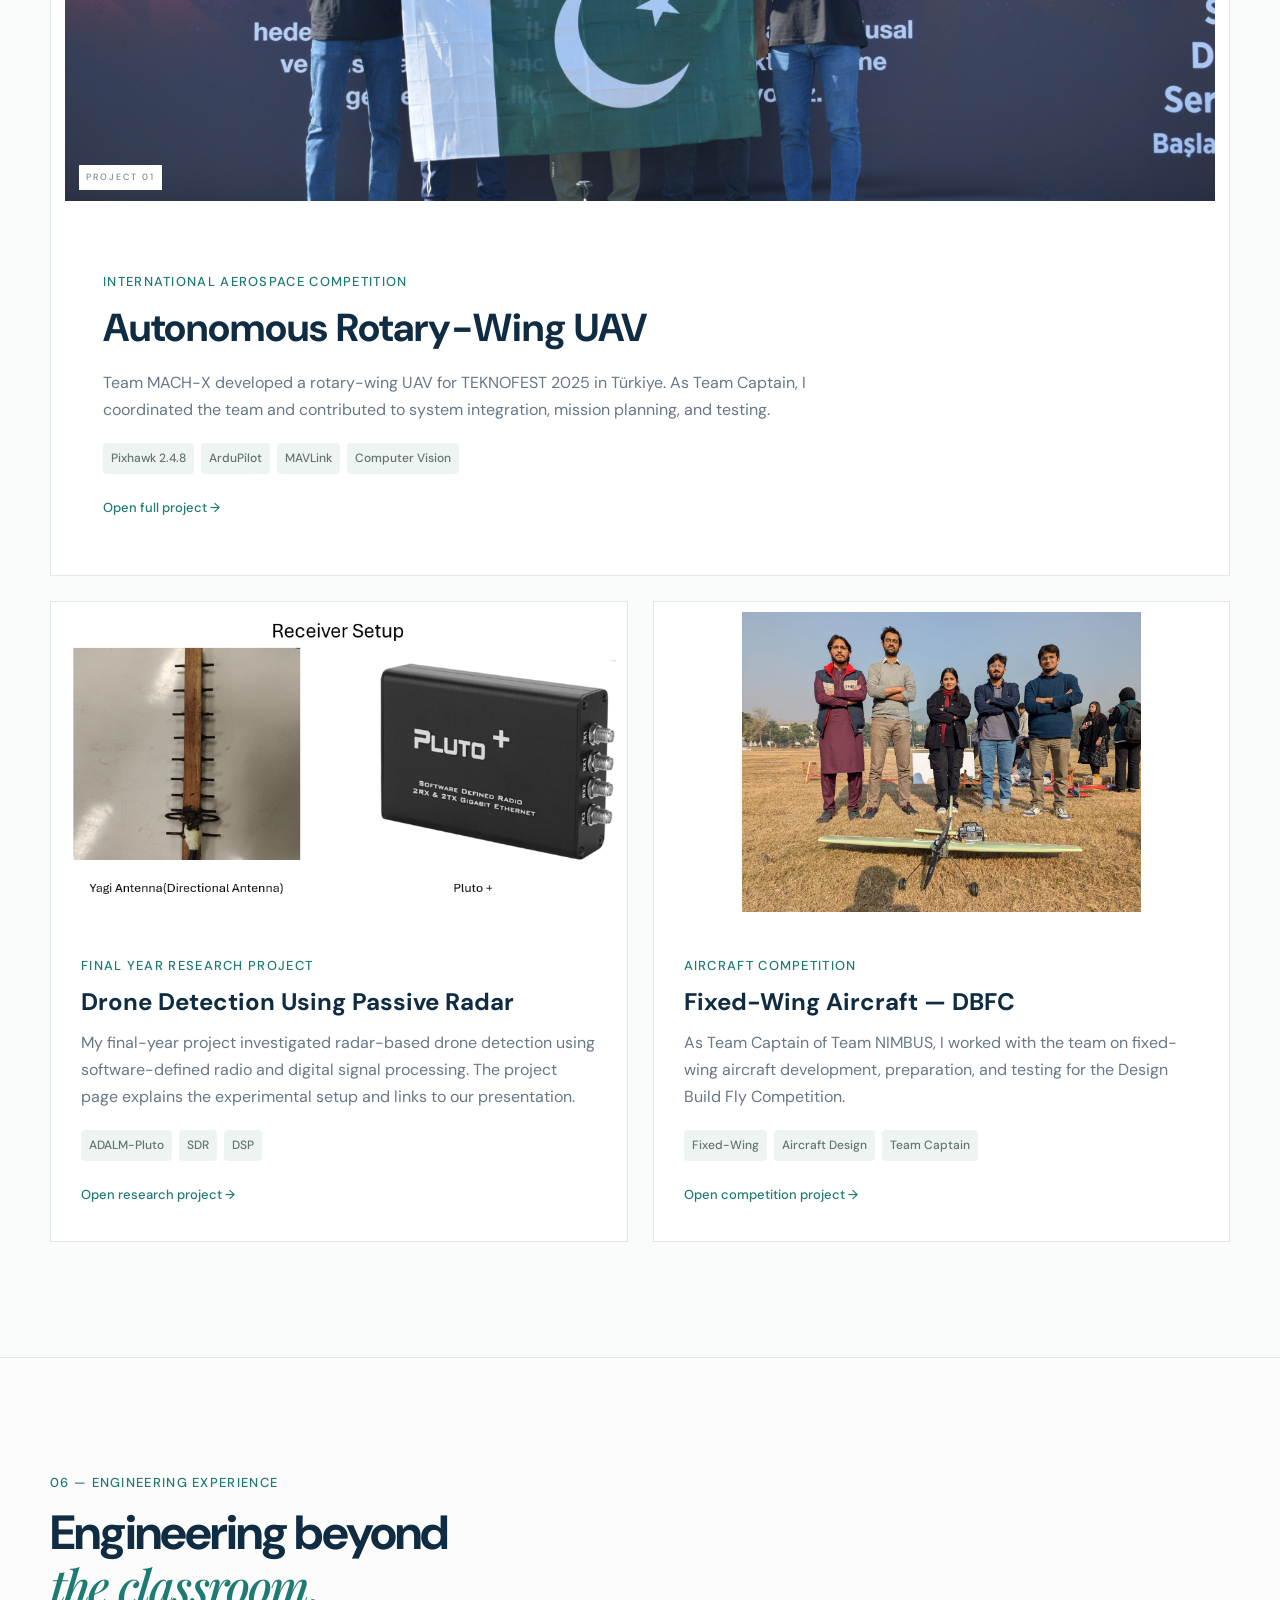
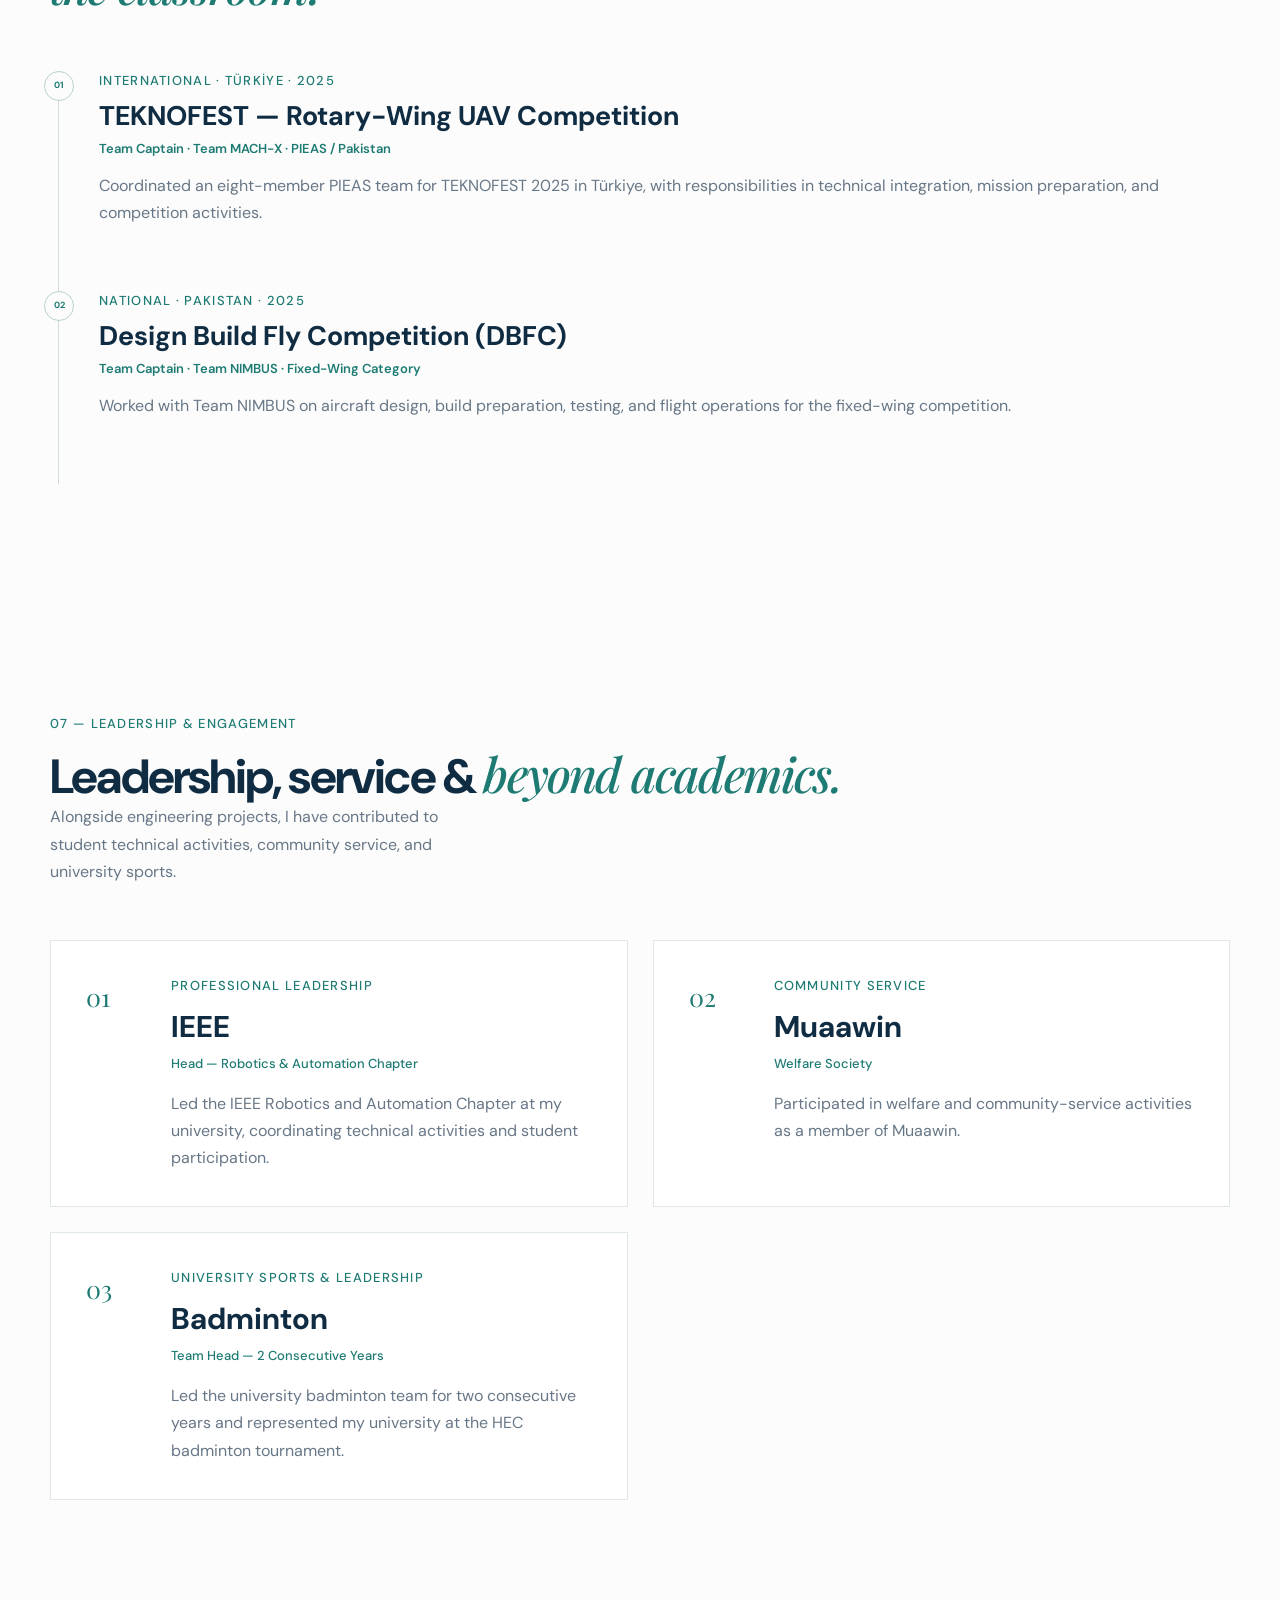
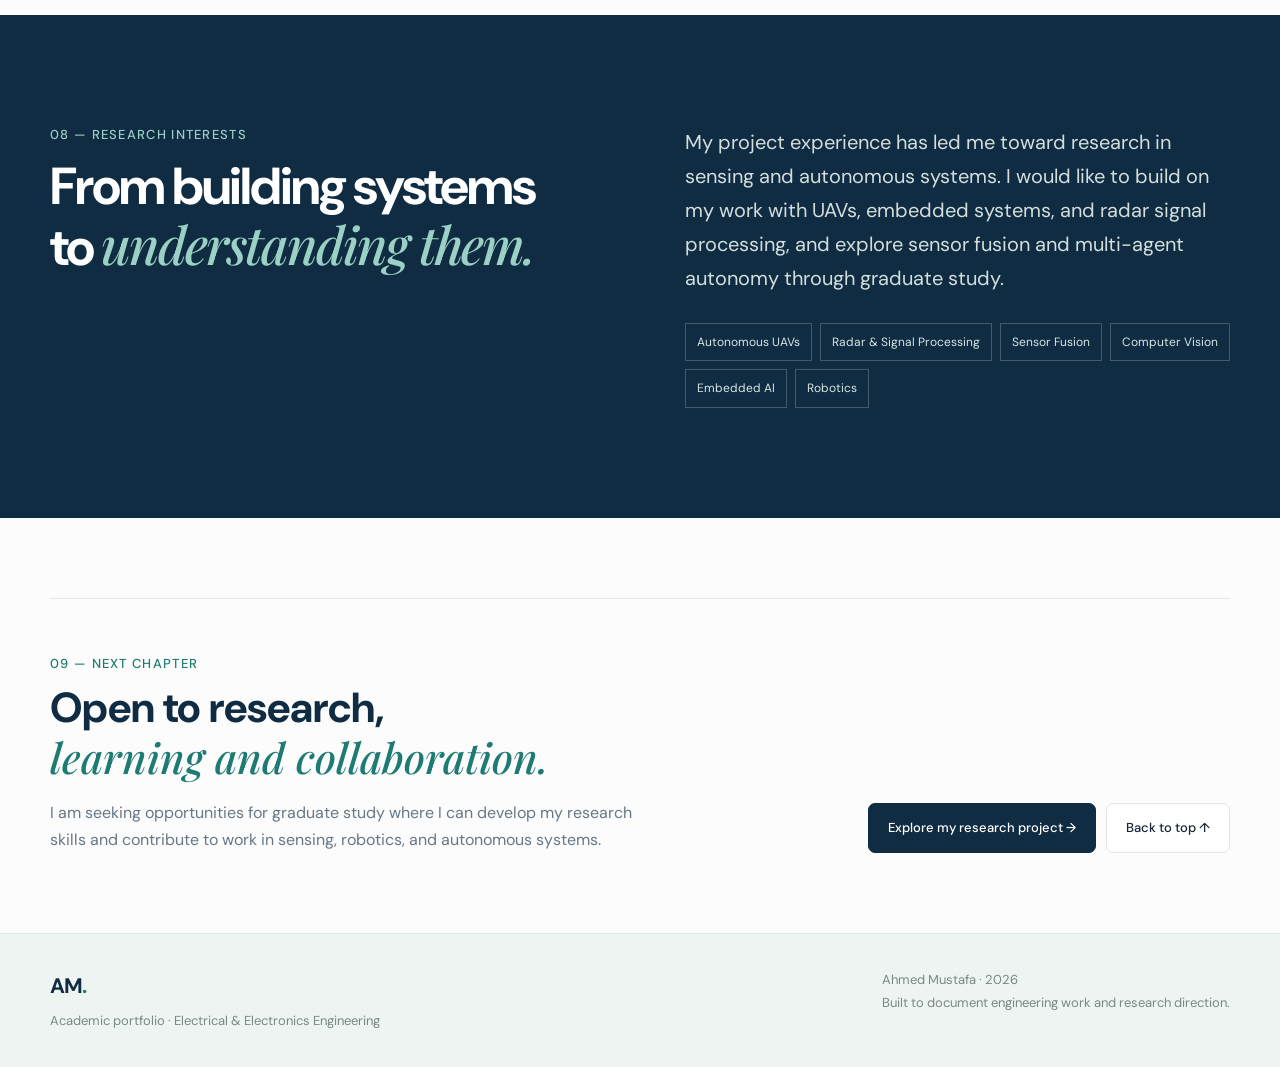
==== commit b6be7589: "Make research direction specific to radar detection and aerial robotics" ====
--- a/index.html
+++ b/index.html
@@ -156,7 +156,7 @@
                         “
                     </span>
 
-                    <p>I want to build on my engineering experience through research in sensing and autonomous systems.</p>
+                    <p>I want to build on my engineering experience through research in radar-based drone detection, computer vision for UAV navigation, and coordination among autonomous aerial robots.</p>
 
                     <div class="card-line"></div>
 
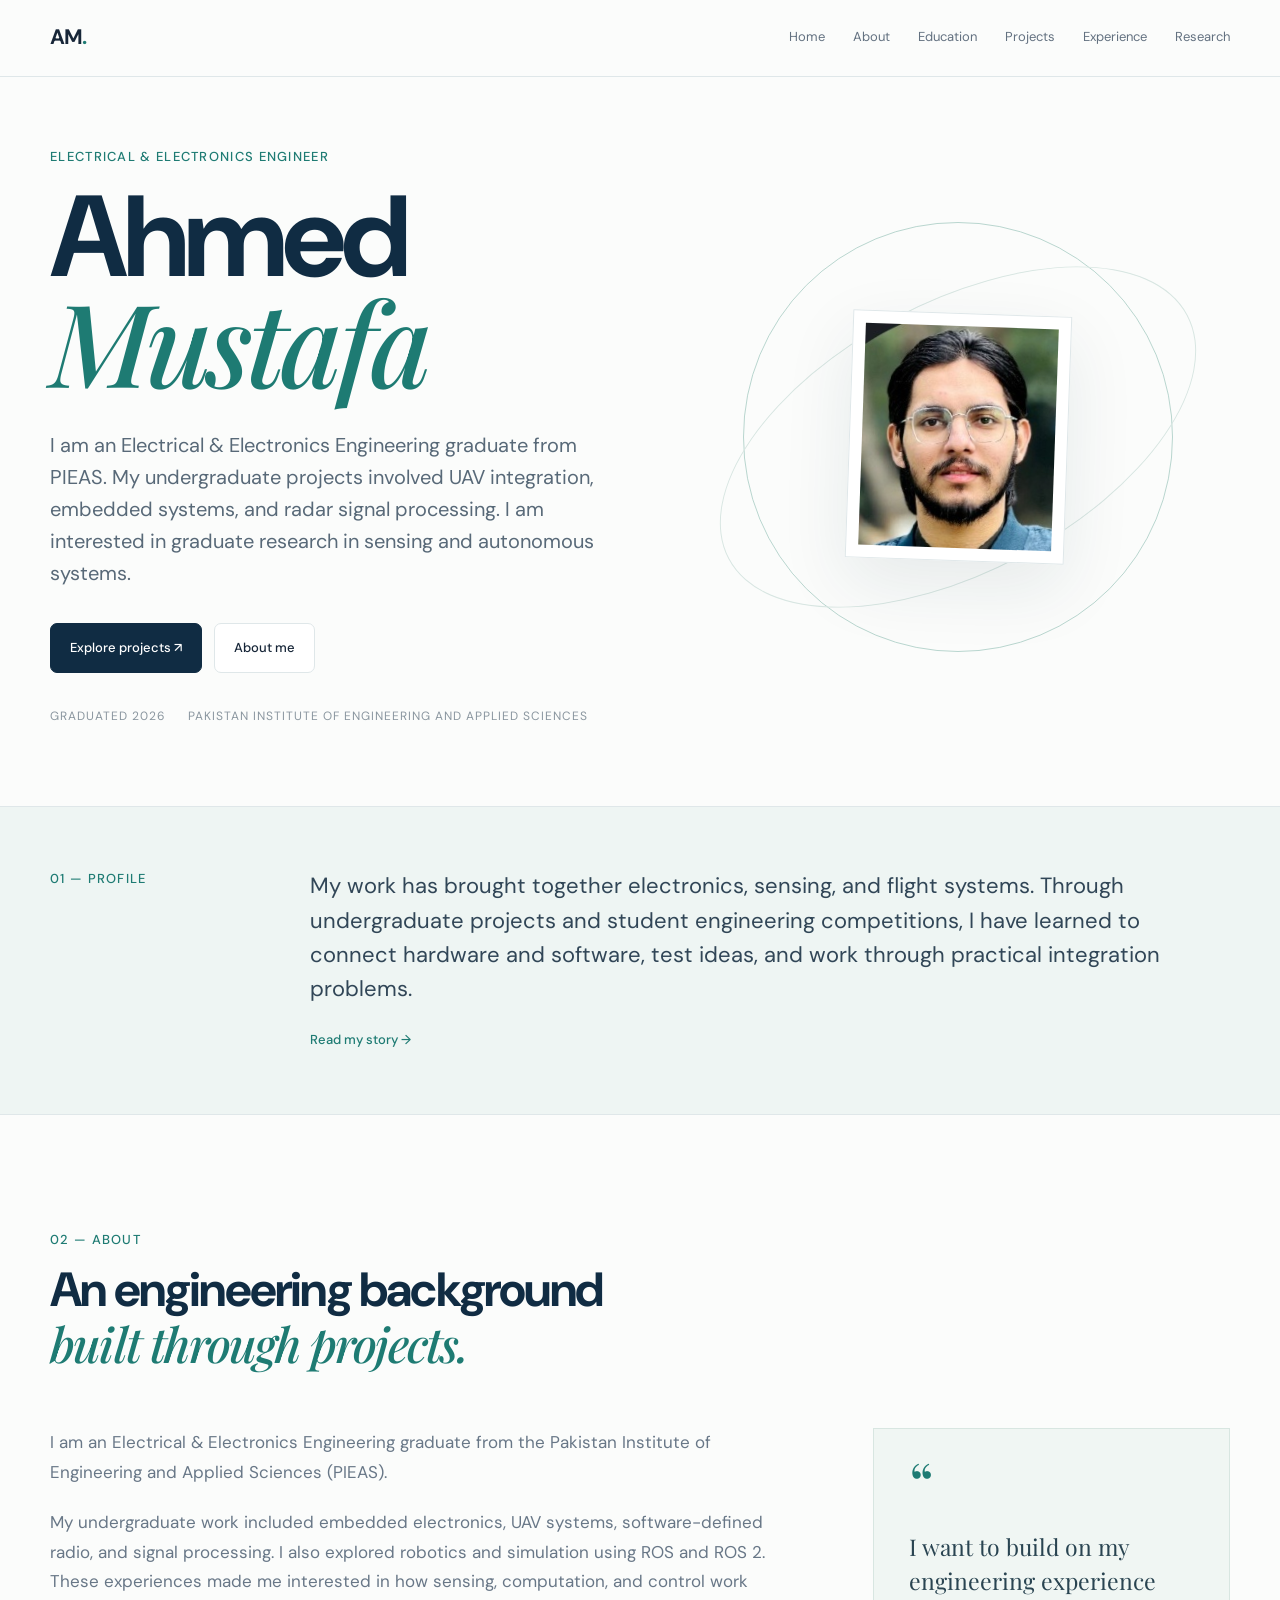
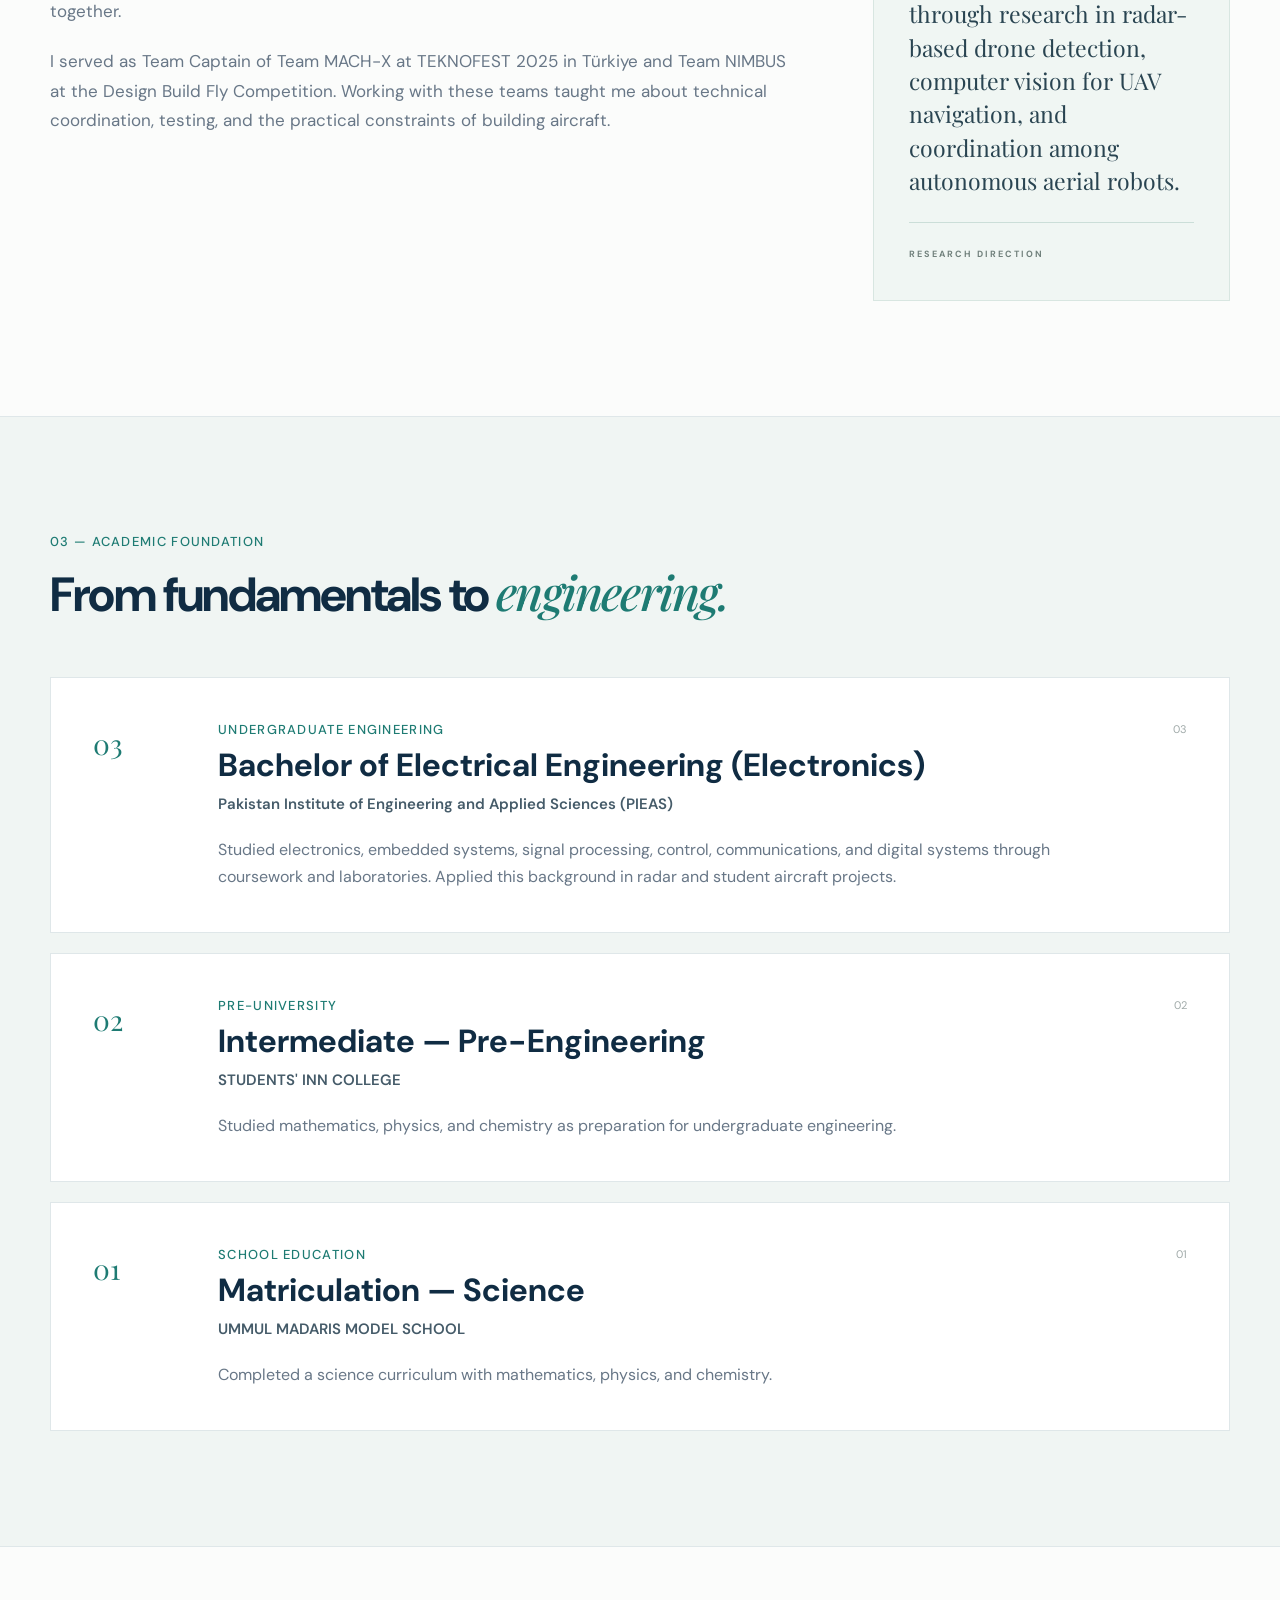
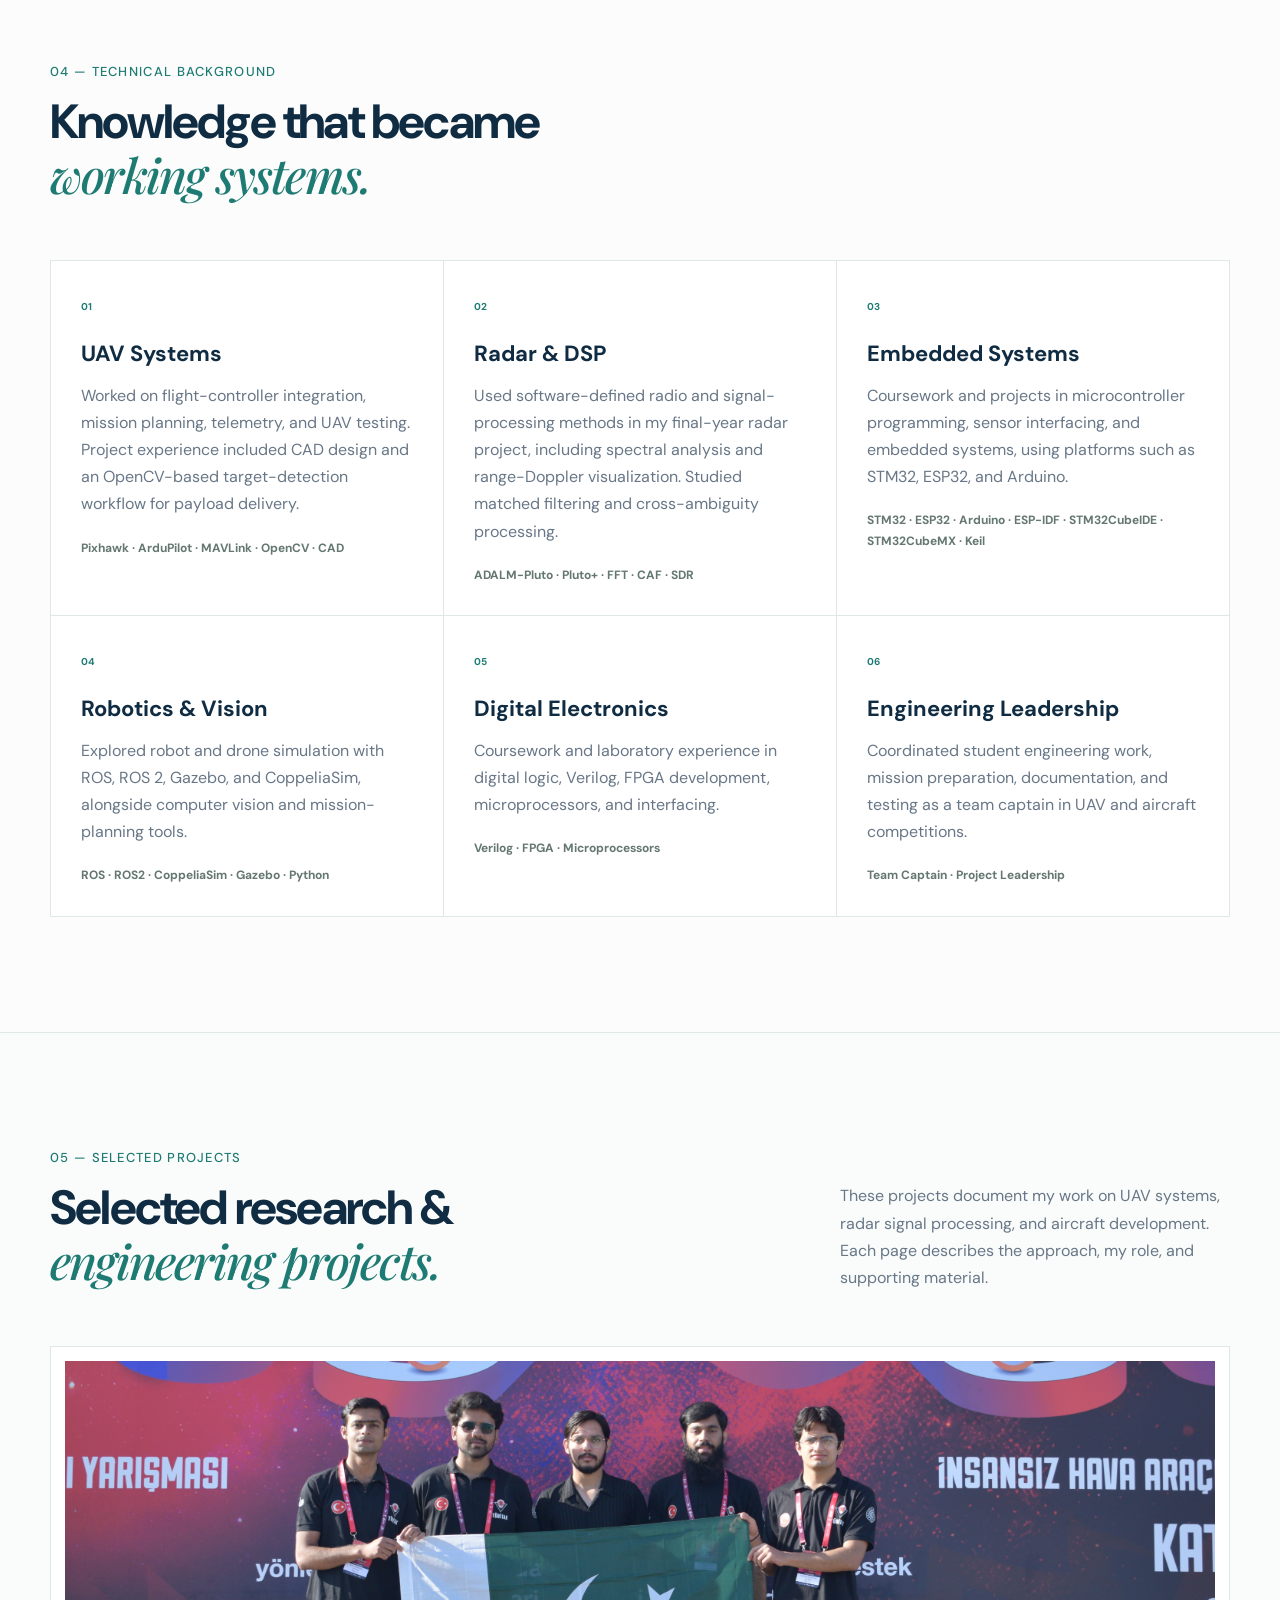
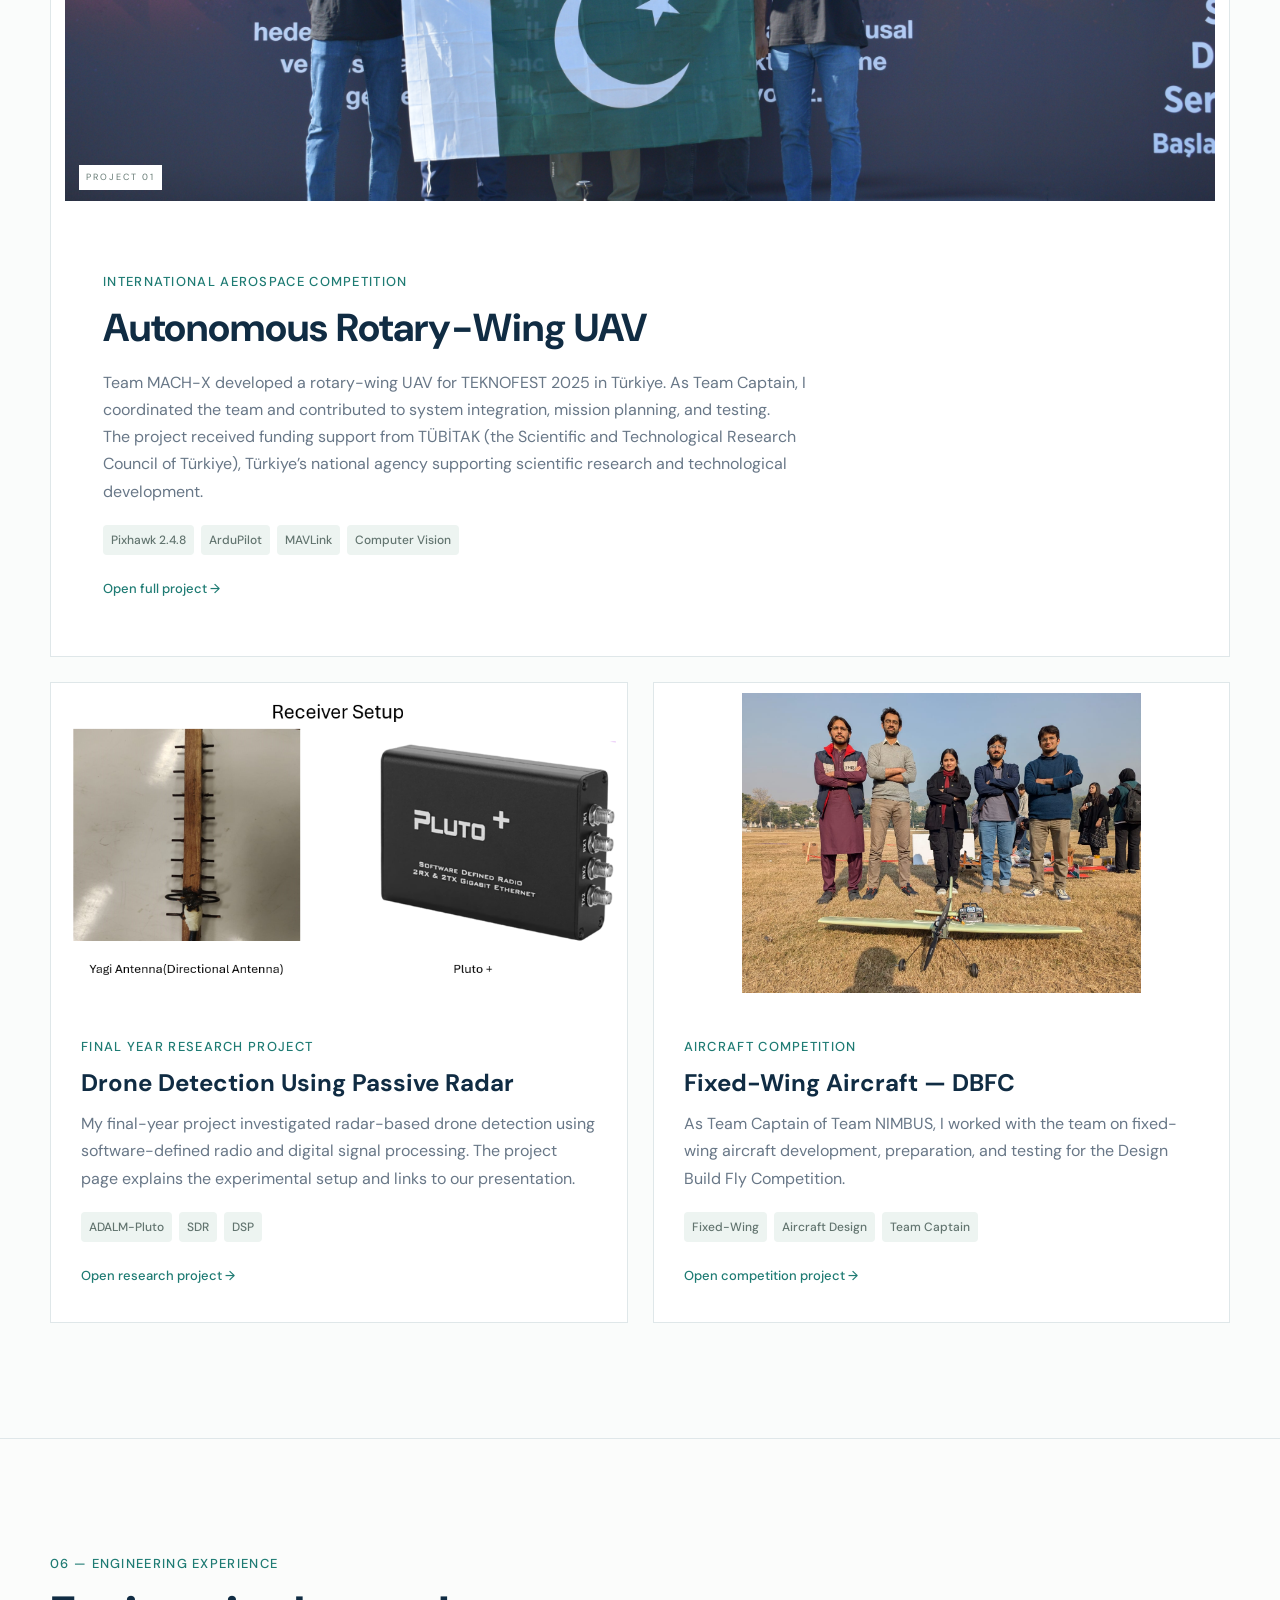
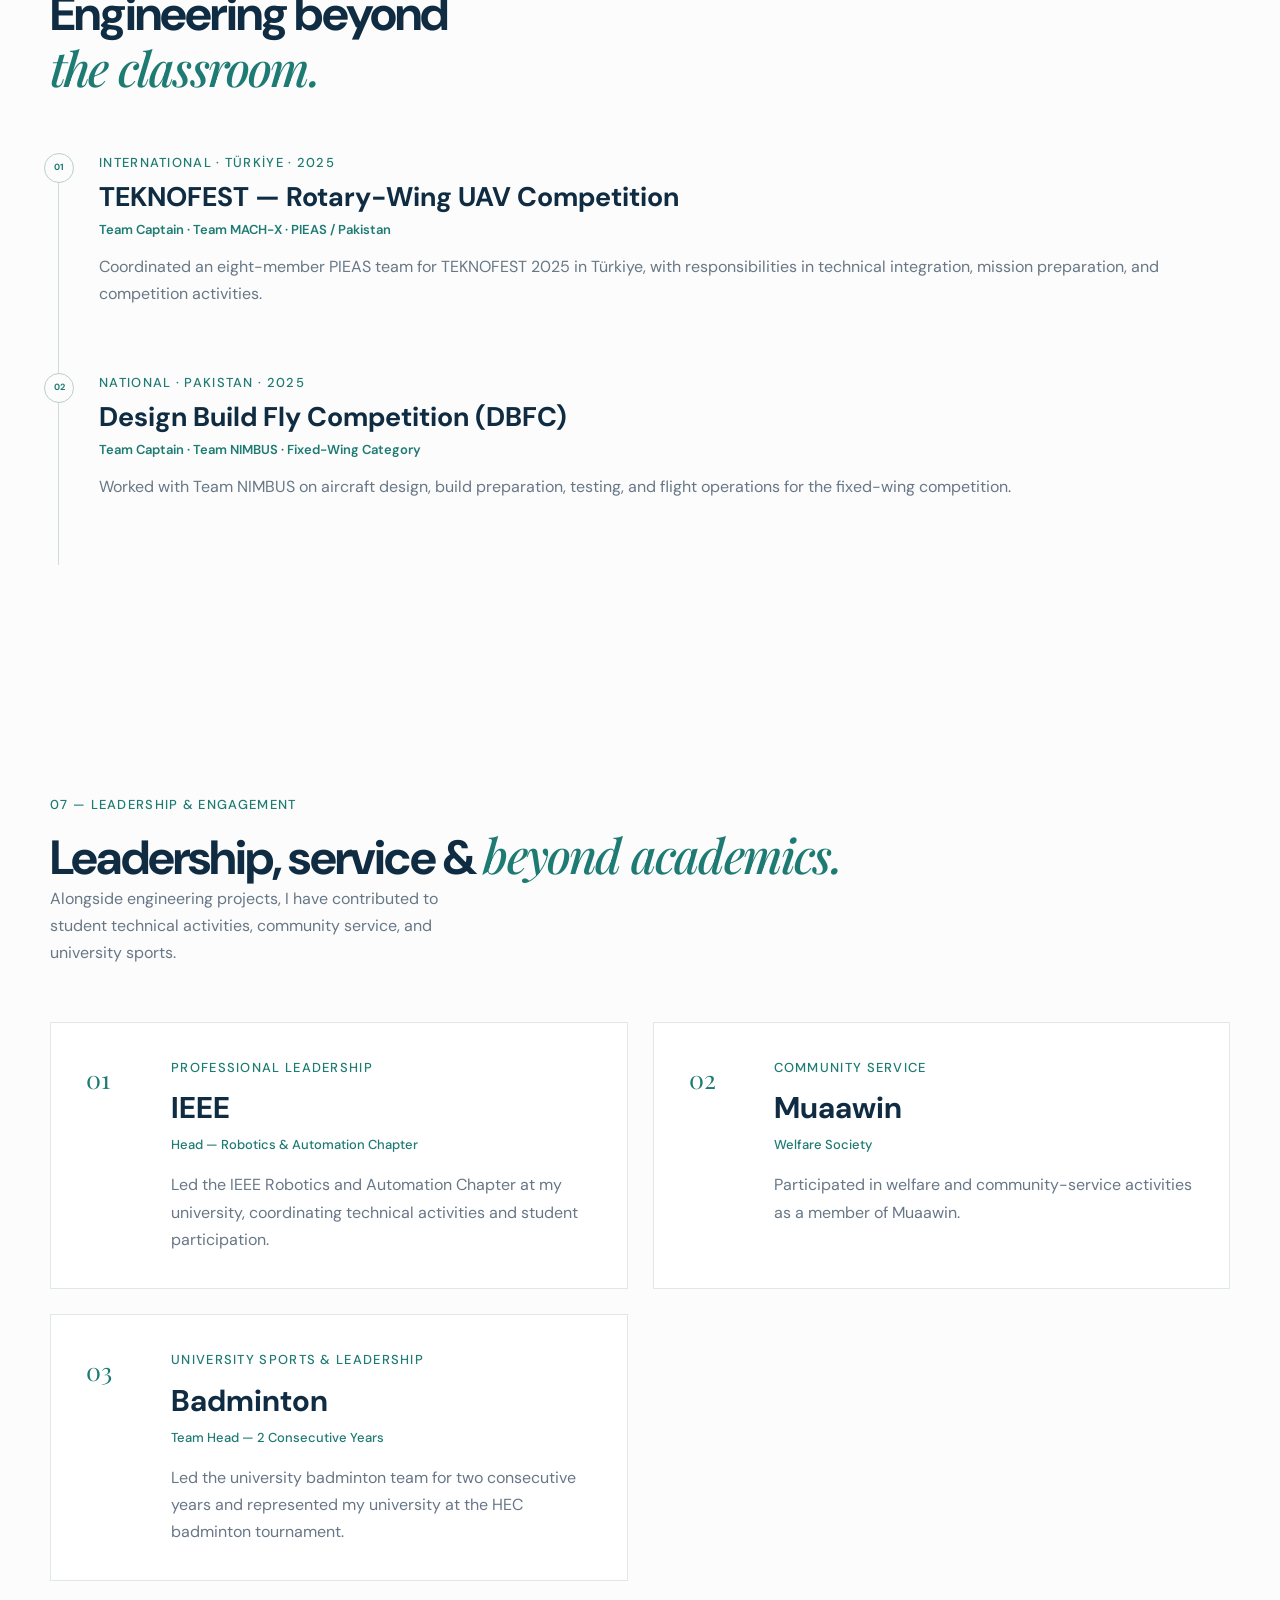
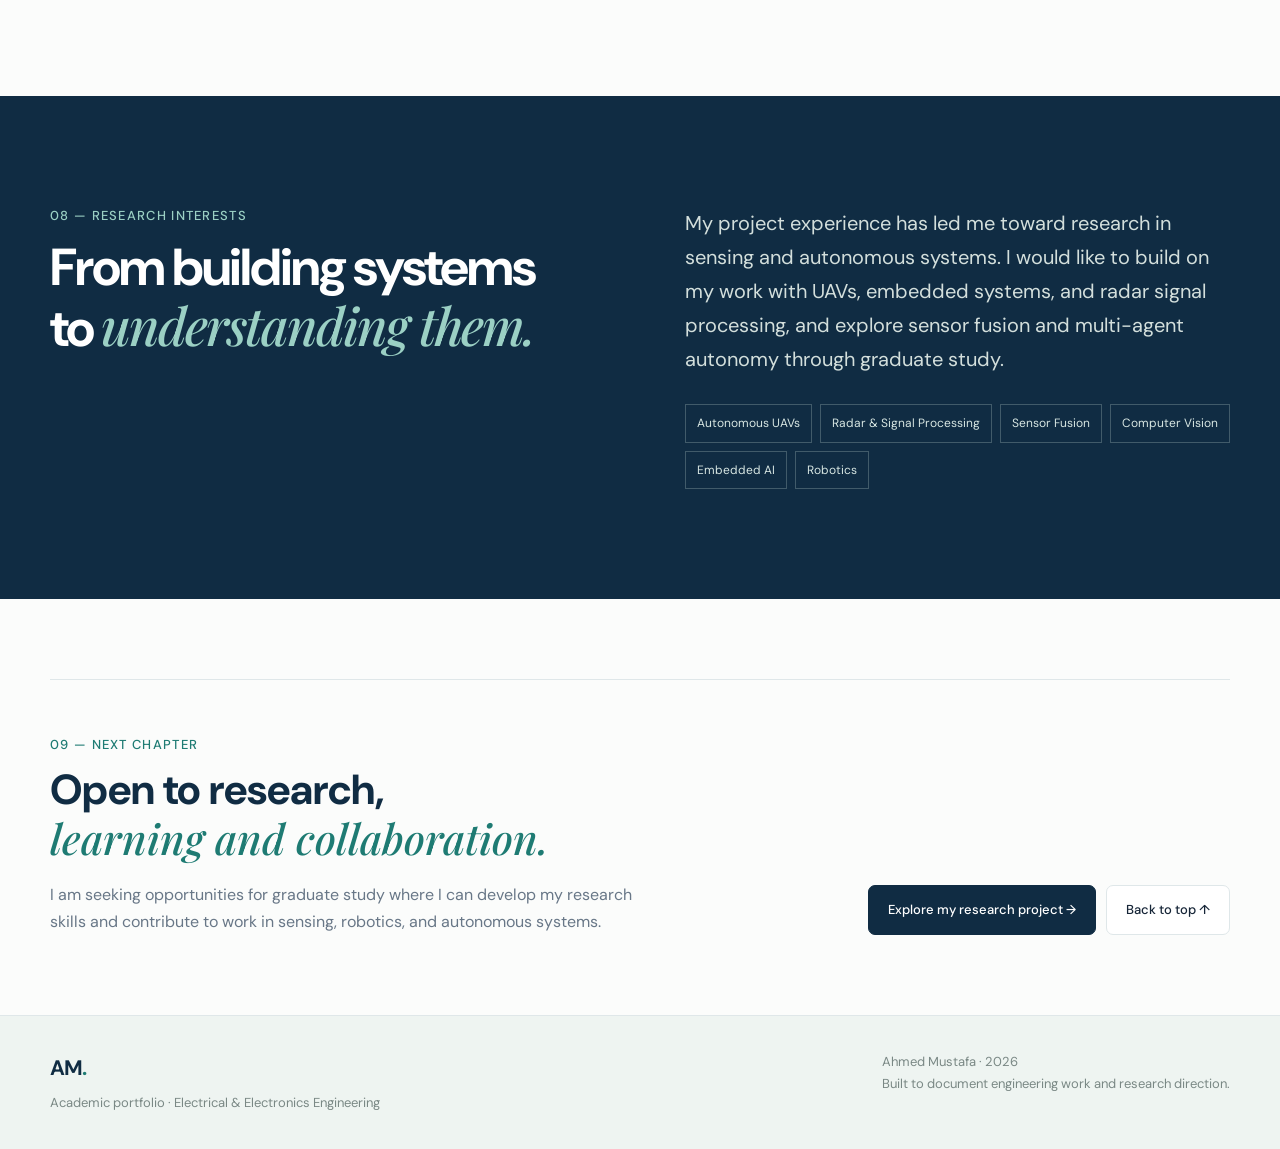
==== commit 62680465: "Add TÜBİTAK funding acknowledgement to featured TEKNOFEST project" ====
--- a/index.html
+++ b/index.html
@@ -438,6 +438,8 @@
 
                         <p>Team MACH-X developed a rotary-wing UAV for TEKNOFEST 2025 in Türkiye. As Team Captain, I coordinated the team and contributed to system integration, mission planning, and testing.</p>
 
+                        <p>The project received funding support from <a href="https://tubitak.gov.tr/en/institutional/about-us?page=28" target="_blank" rel="noopener noreferrer">TÜBİTAK</a> (the Scientific and Technological Research Council of Türkiye), Türkiye’s national agency supporting scientific research and technological development.</p>
+
                         <div class="tag-row">
 
                             <span>Pixhawk 2.4.8</span>
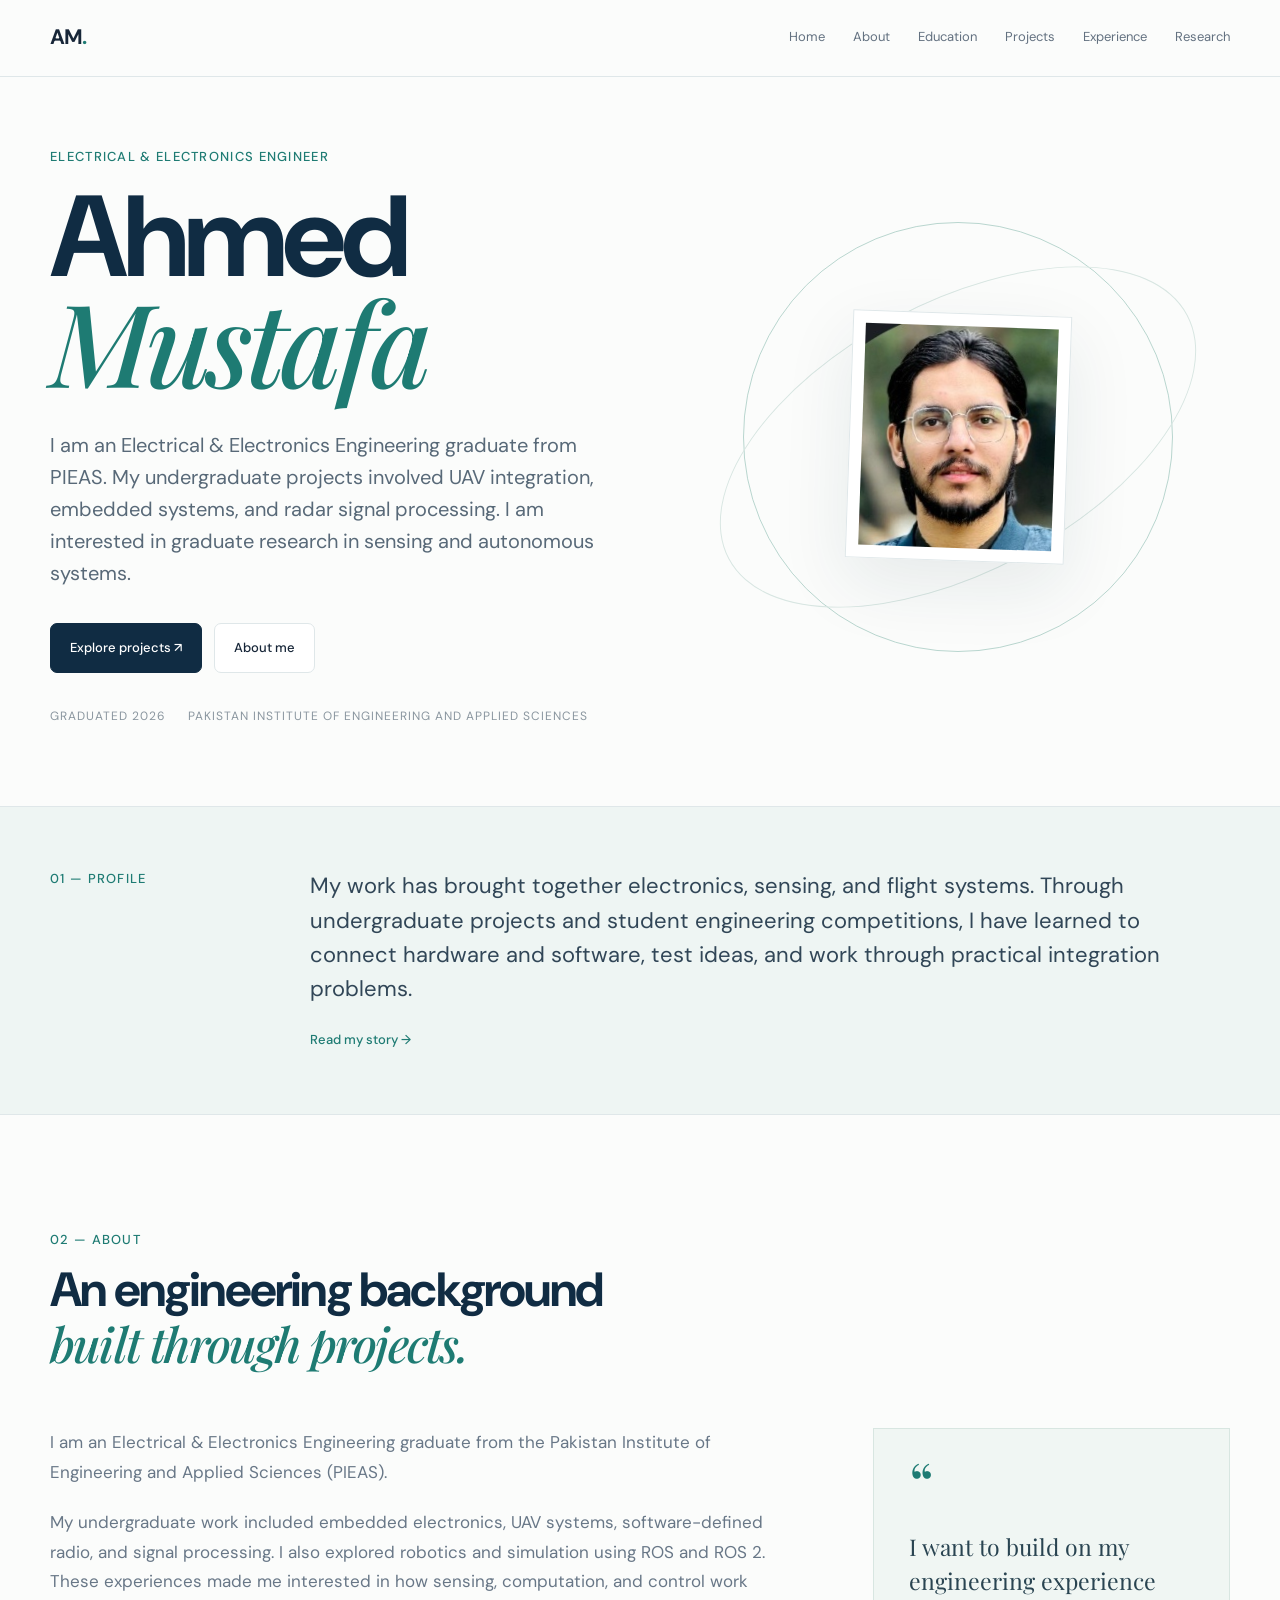
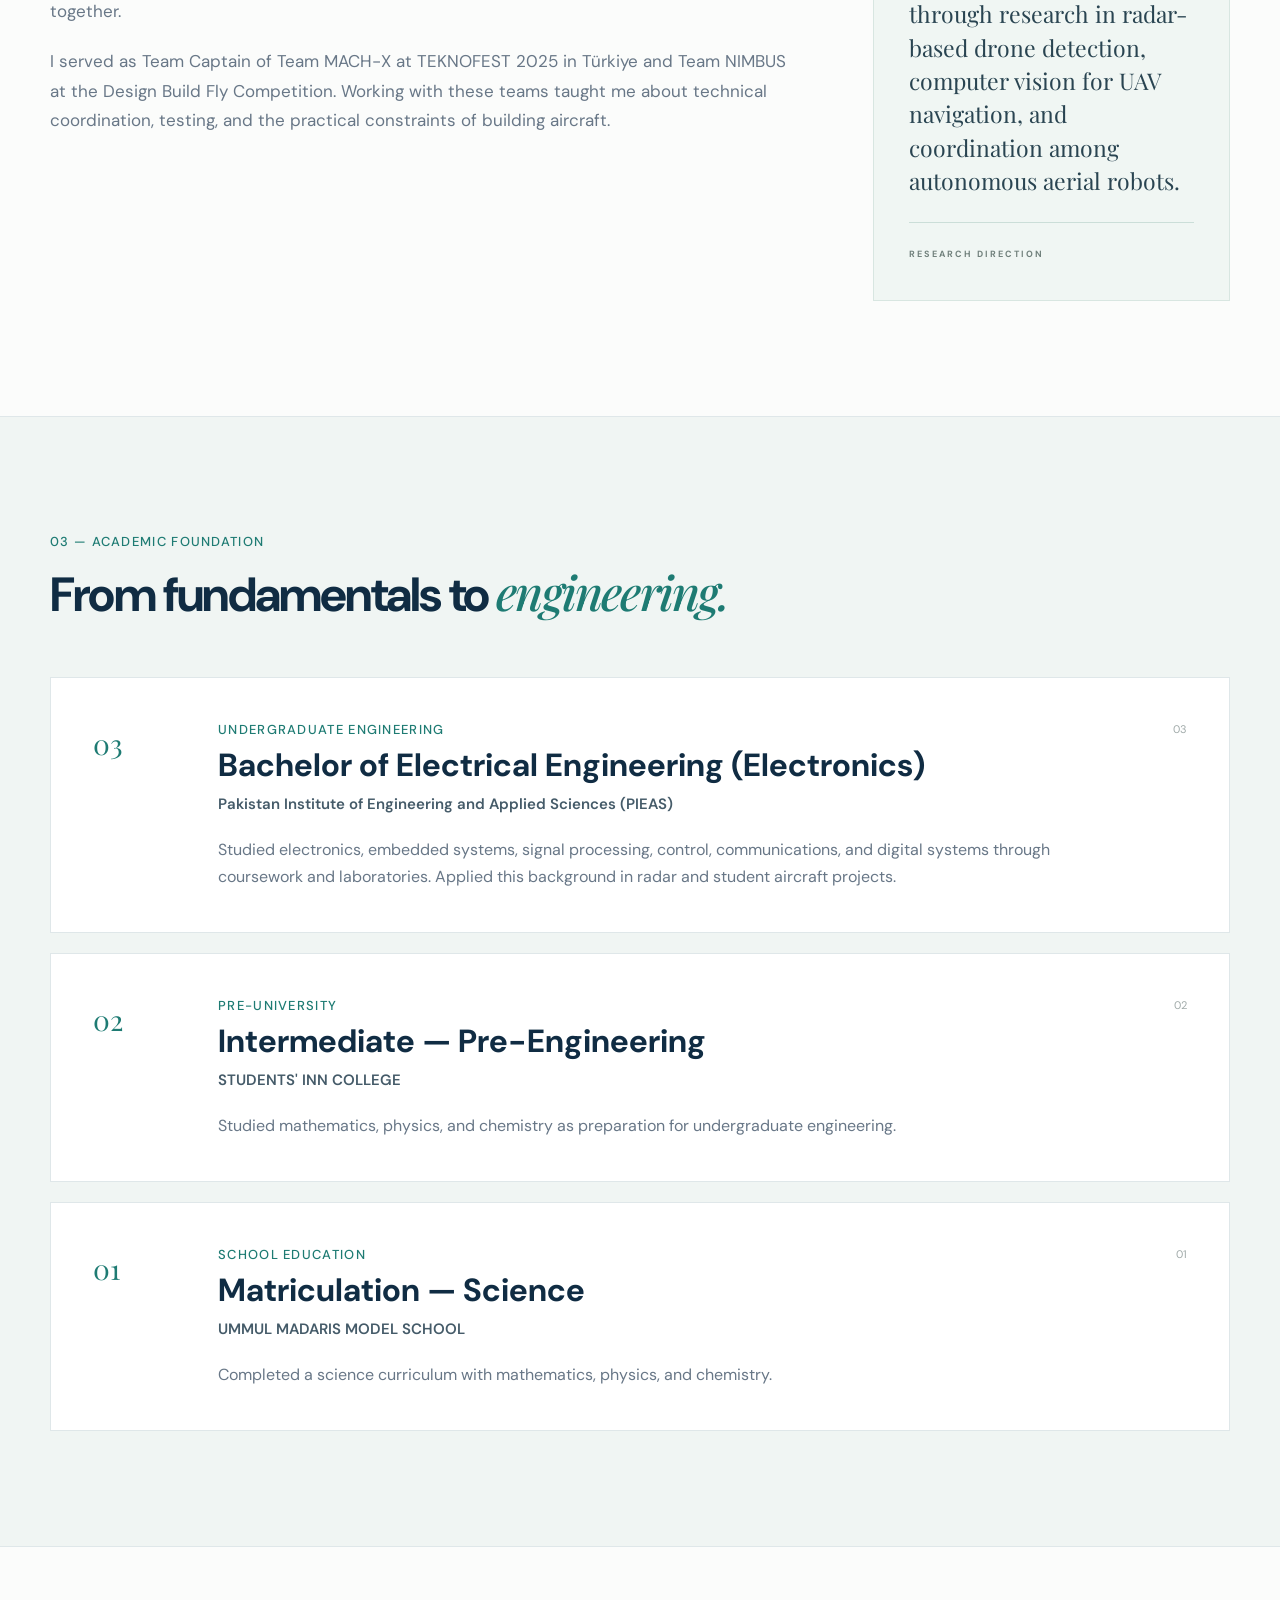
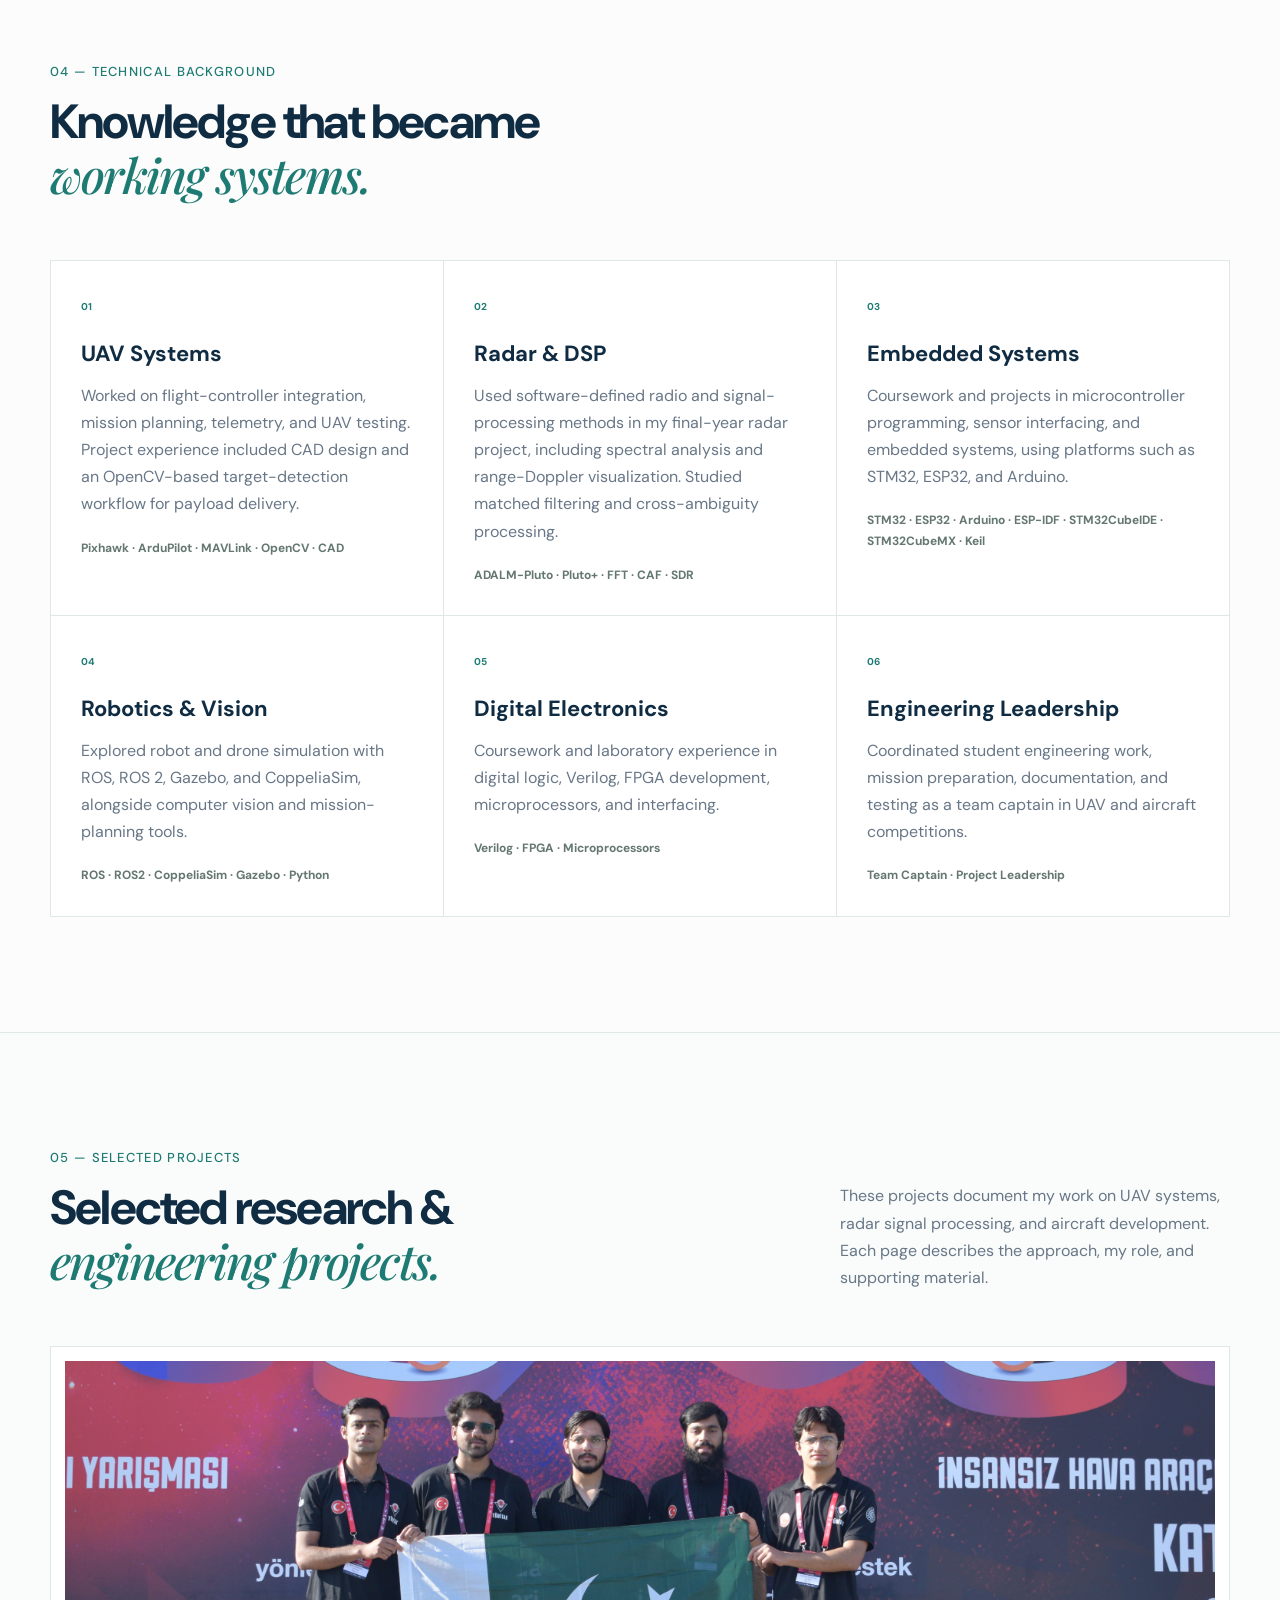
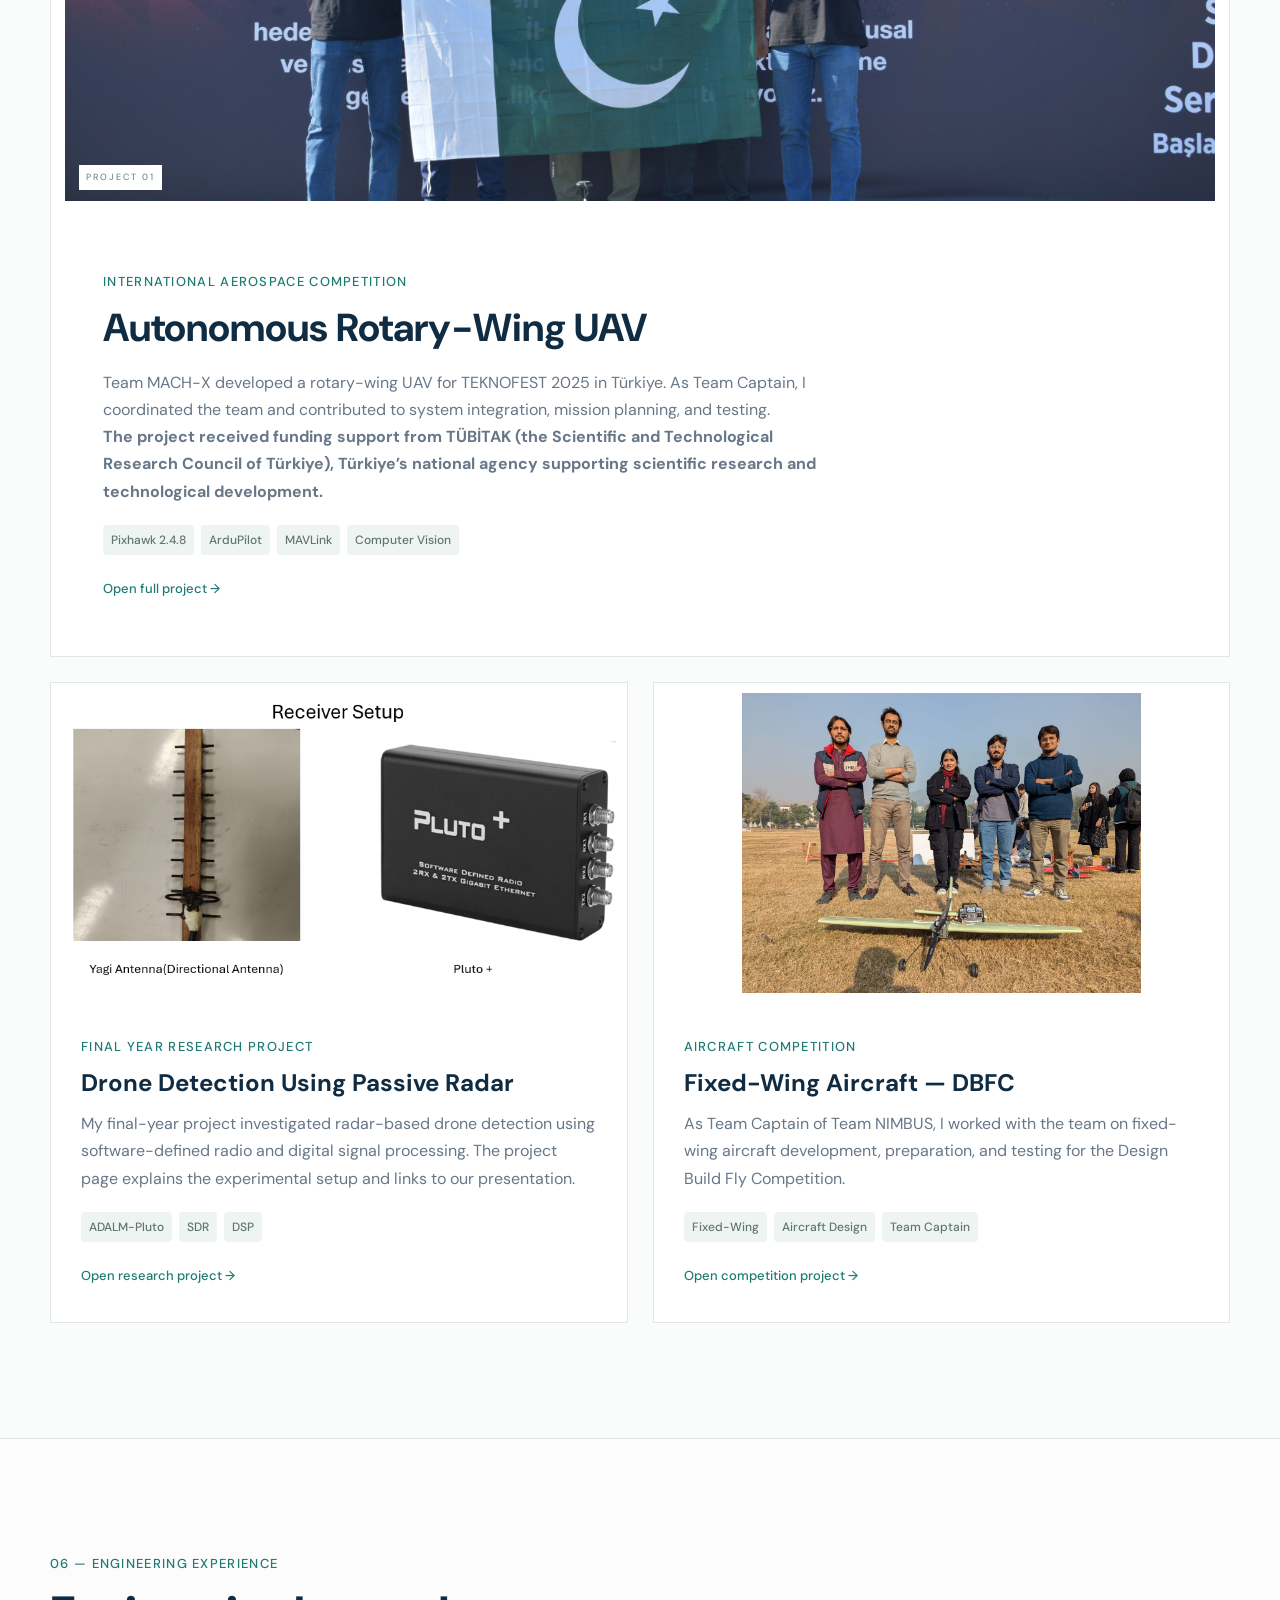
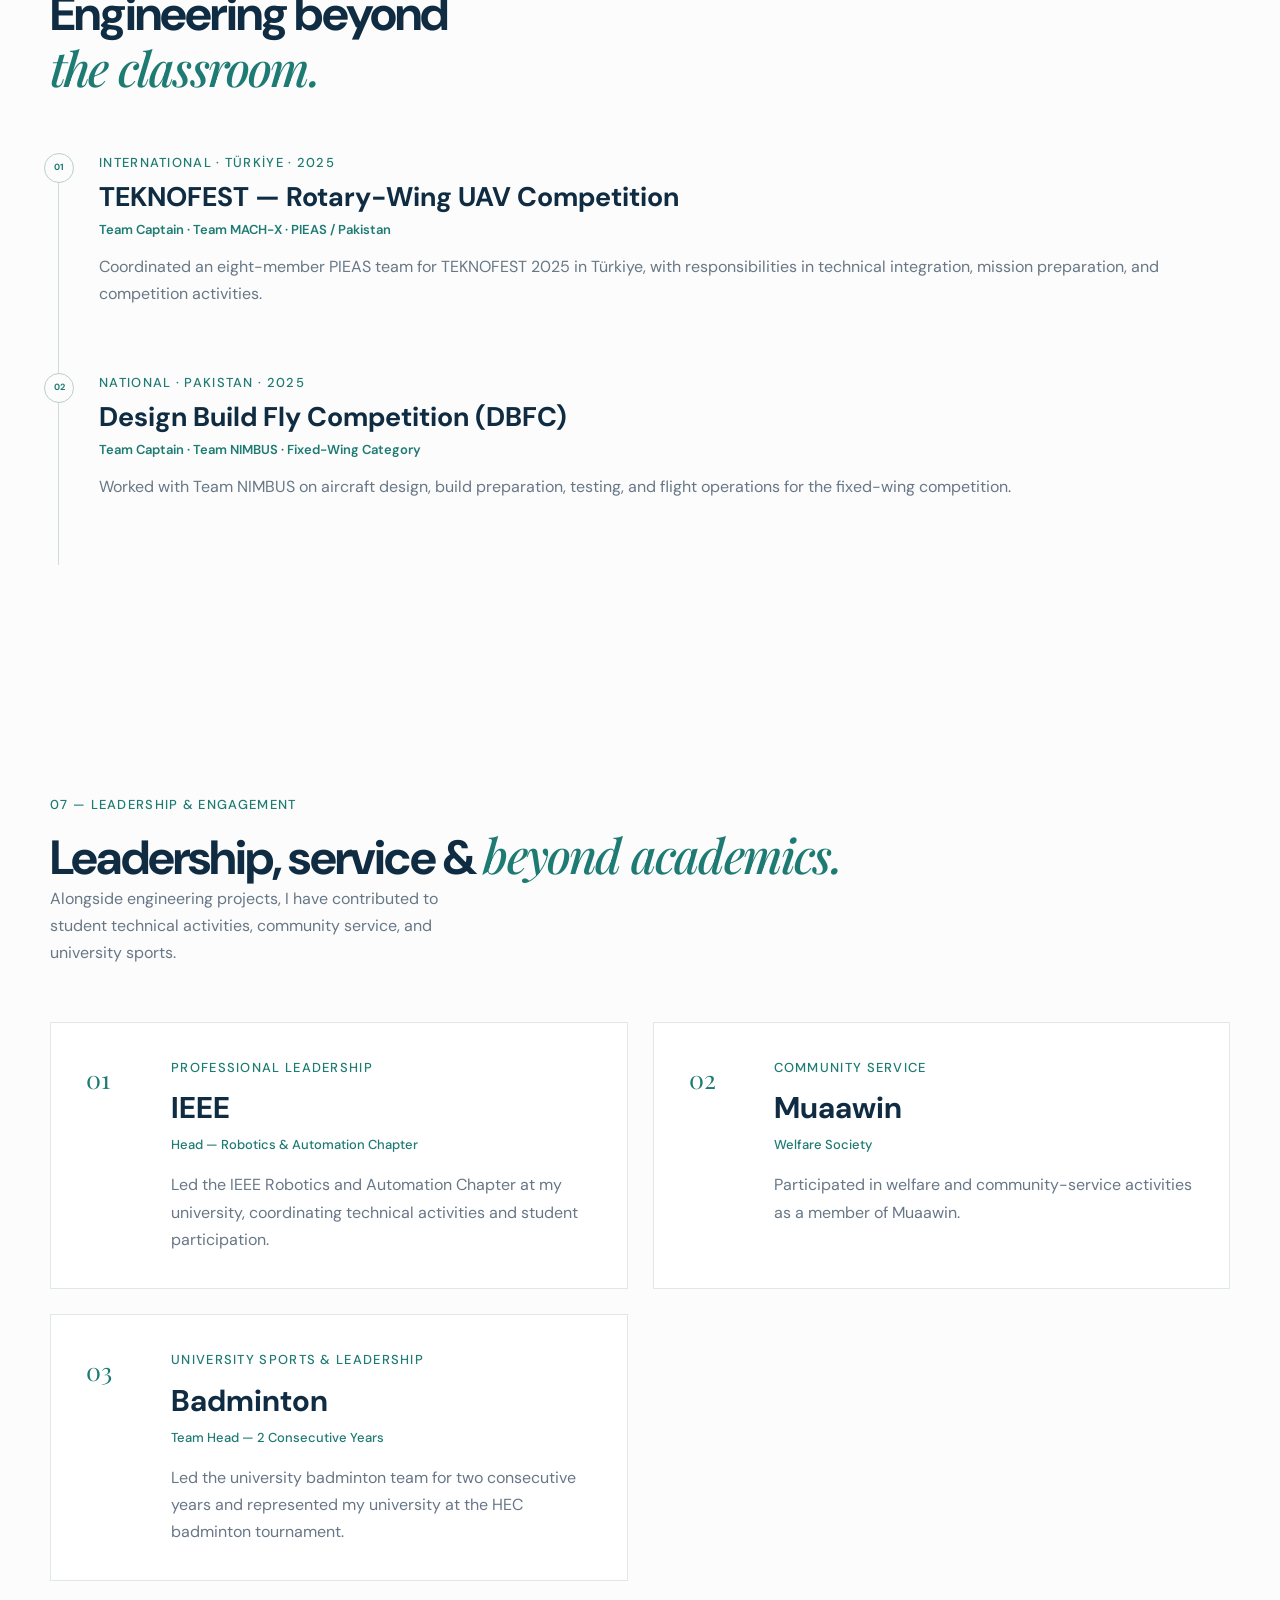
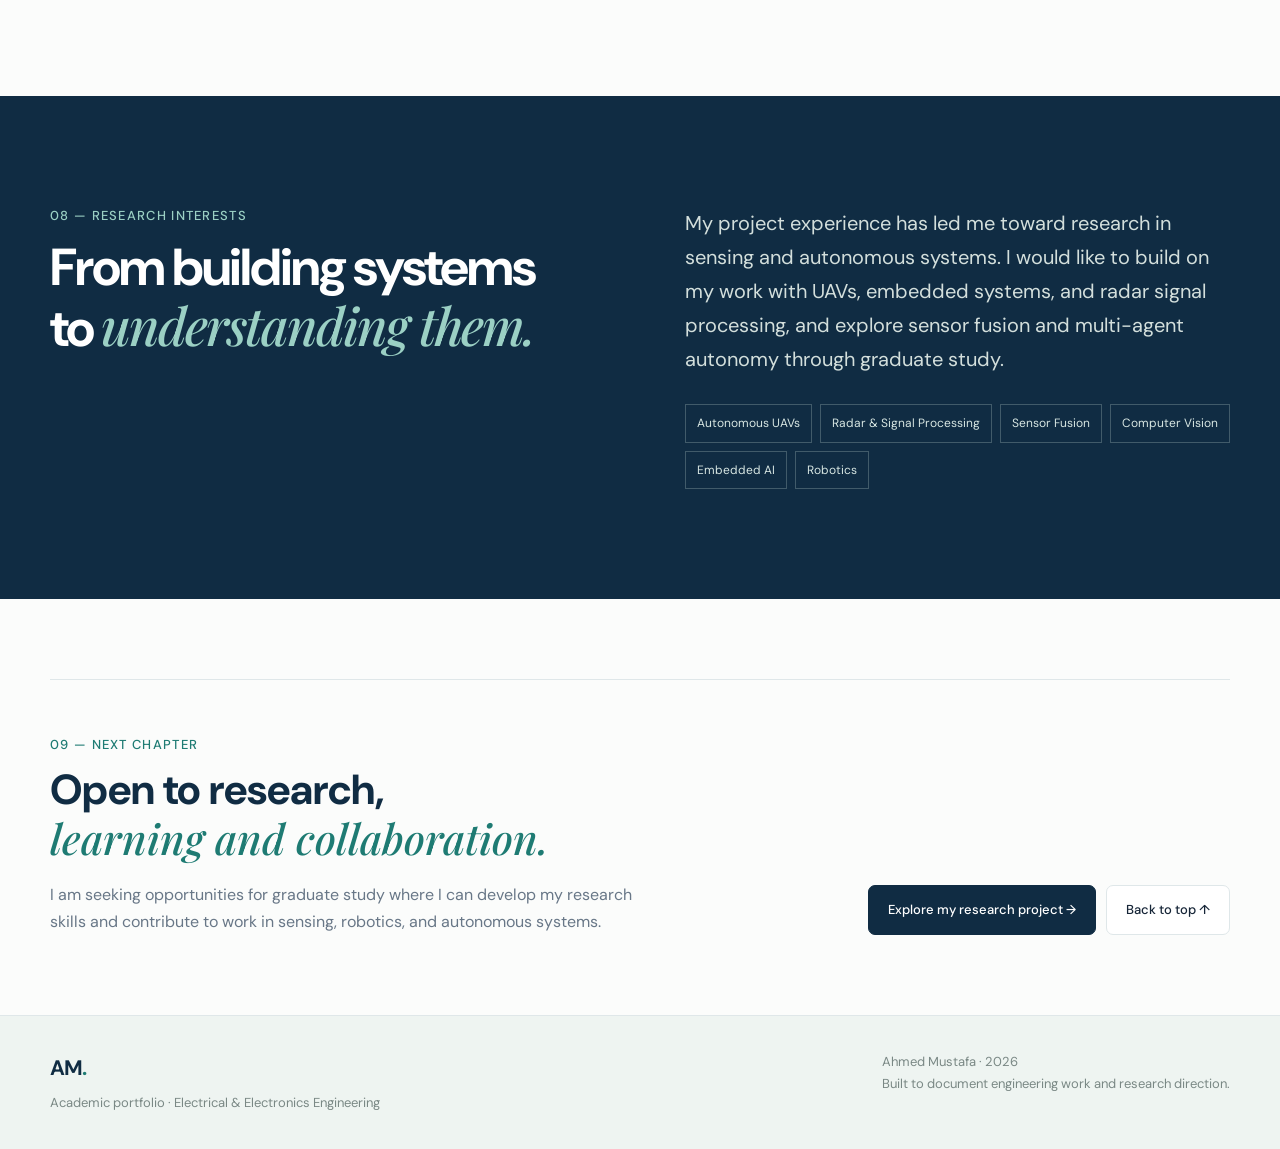
==== commit 43e5f9e7: "Bold TÜBİTAK funding acknowledgement as requested" ====
--- a/index.html
+++ b/index.html
@@ -438,7 +438,7 @@
 
                         <p>Team MACH-X developed a rotary-wing UAV for TEKNOFEST 2025 in Türkiye. As Team Captain, I coordinated the team and contributed to system integration, mission planning, and testing.</p>
 
-                        <p>The project received funding support from <a href="https://tubitak.gov.tr/en/institutional/about-us?page=28" target="_blank" rel="noopener noreferrer">TÜBİTAK</a> (the Scientific and Technological Research Council of Türkiye), Türkiye’s national agency supporting scientific research and technological development.</p>
+                        <p><strong>The project received funding support from <a href="https://tubitak.gov.tr/en/institutional/about-us?page=28" target="_blank" rel="noopener noreferrer">TÜBİTAK</a> (the Scientific and Technological Research Council of Türkiye), Türkiye’s national agency supporting scientific research and technological development.</strong></p>
 
                         <div class="tag-row">
 
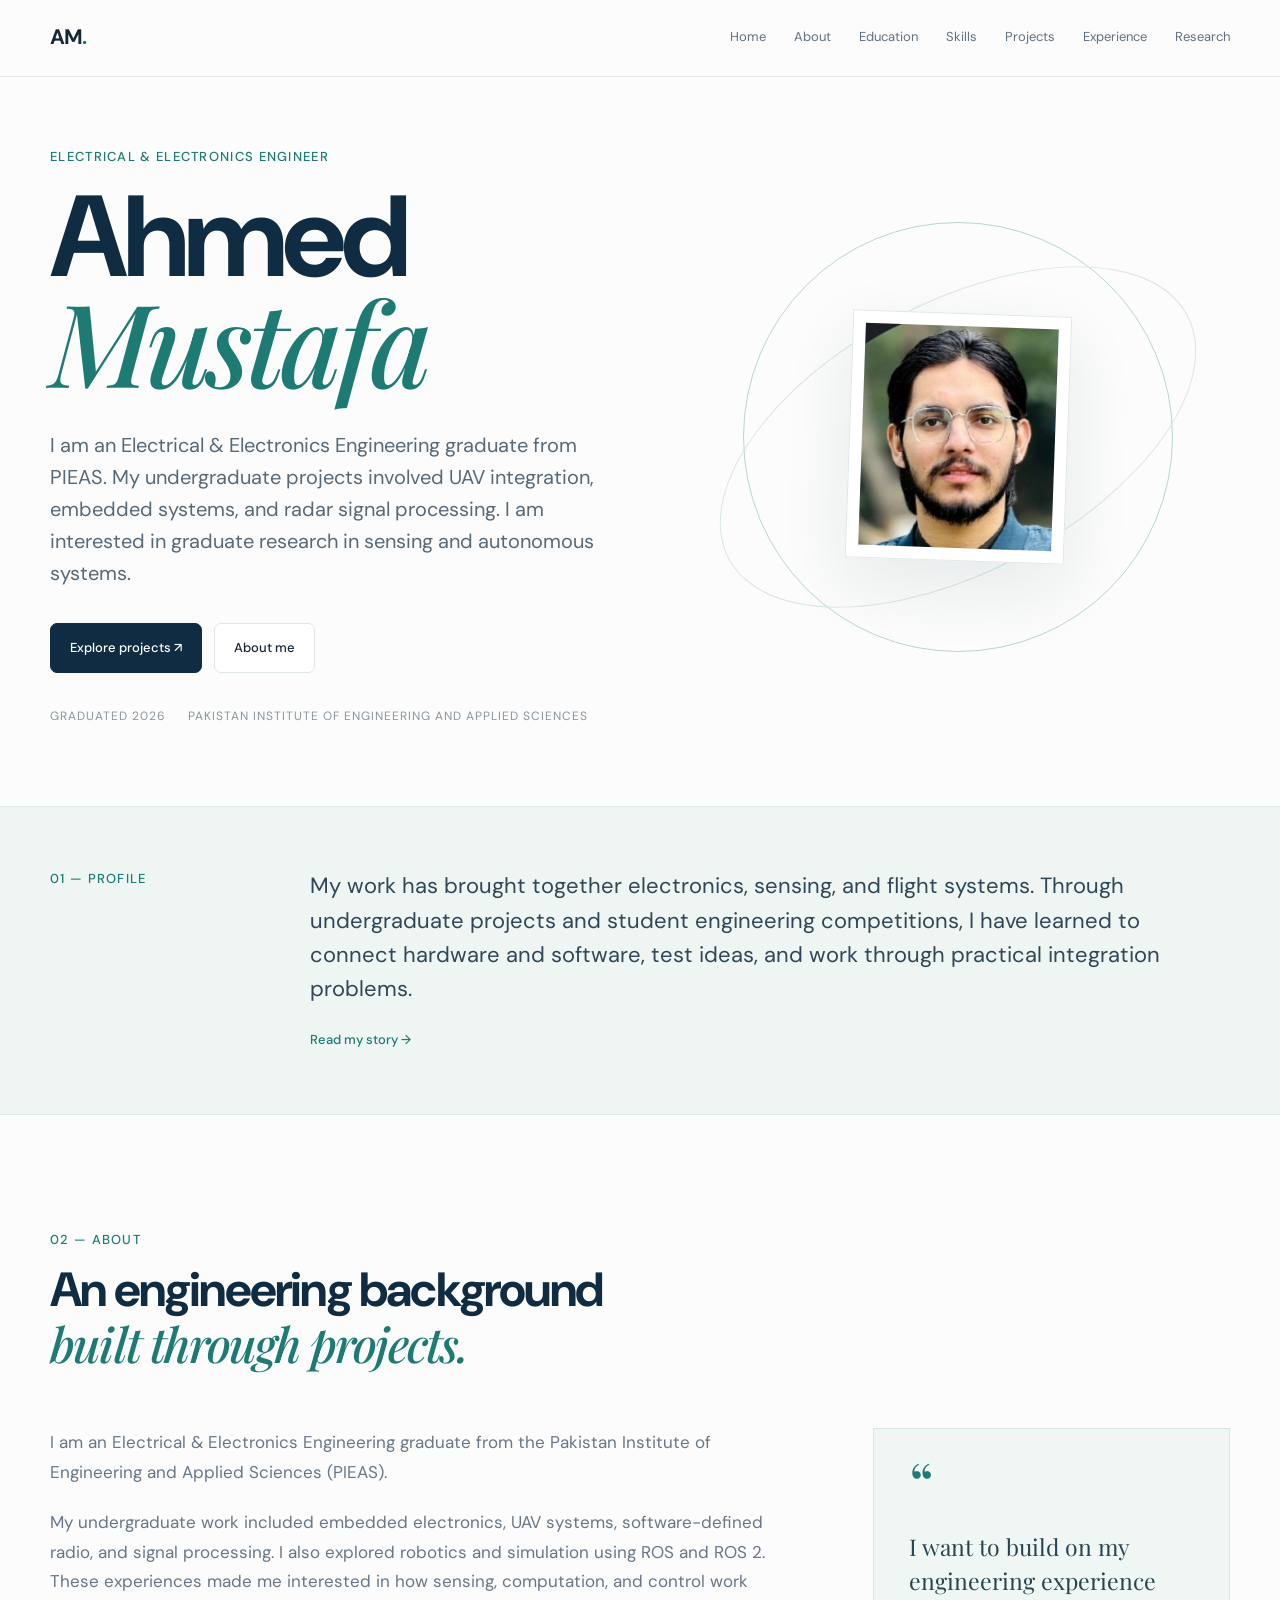
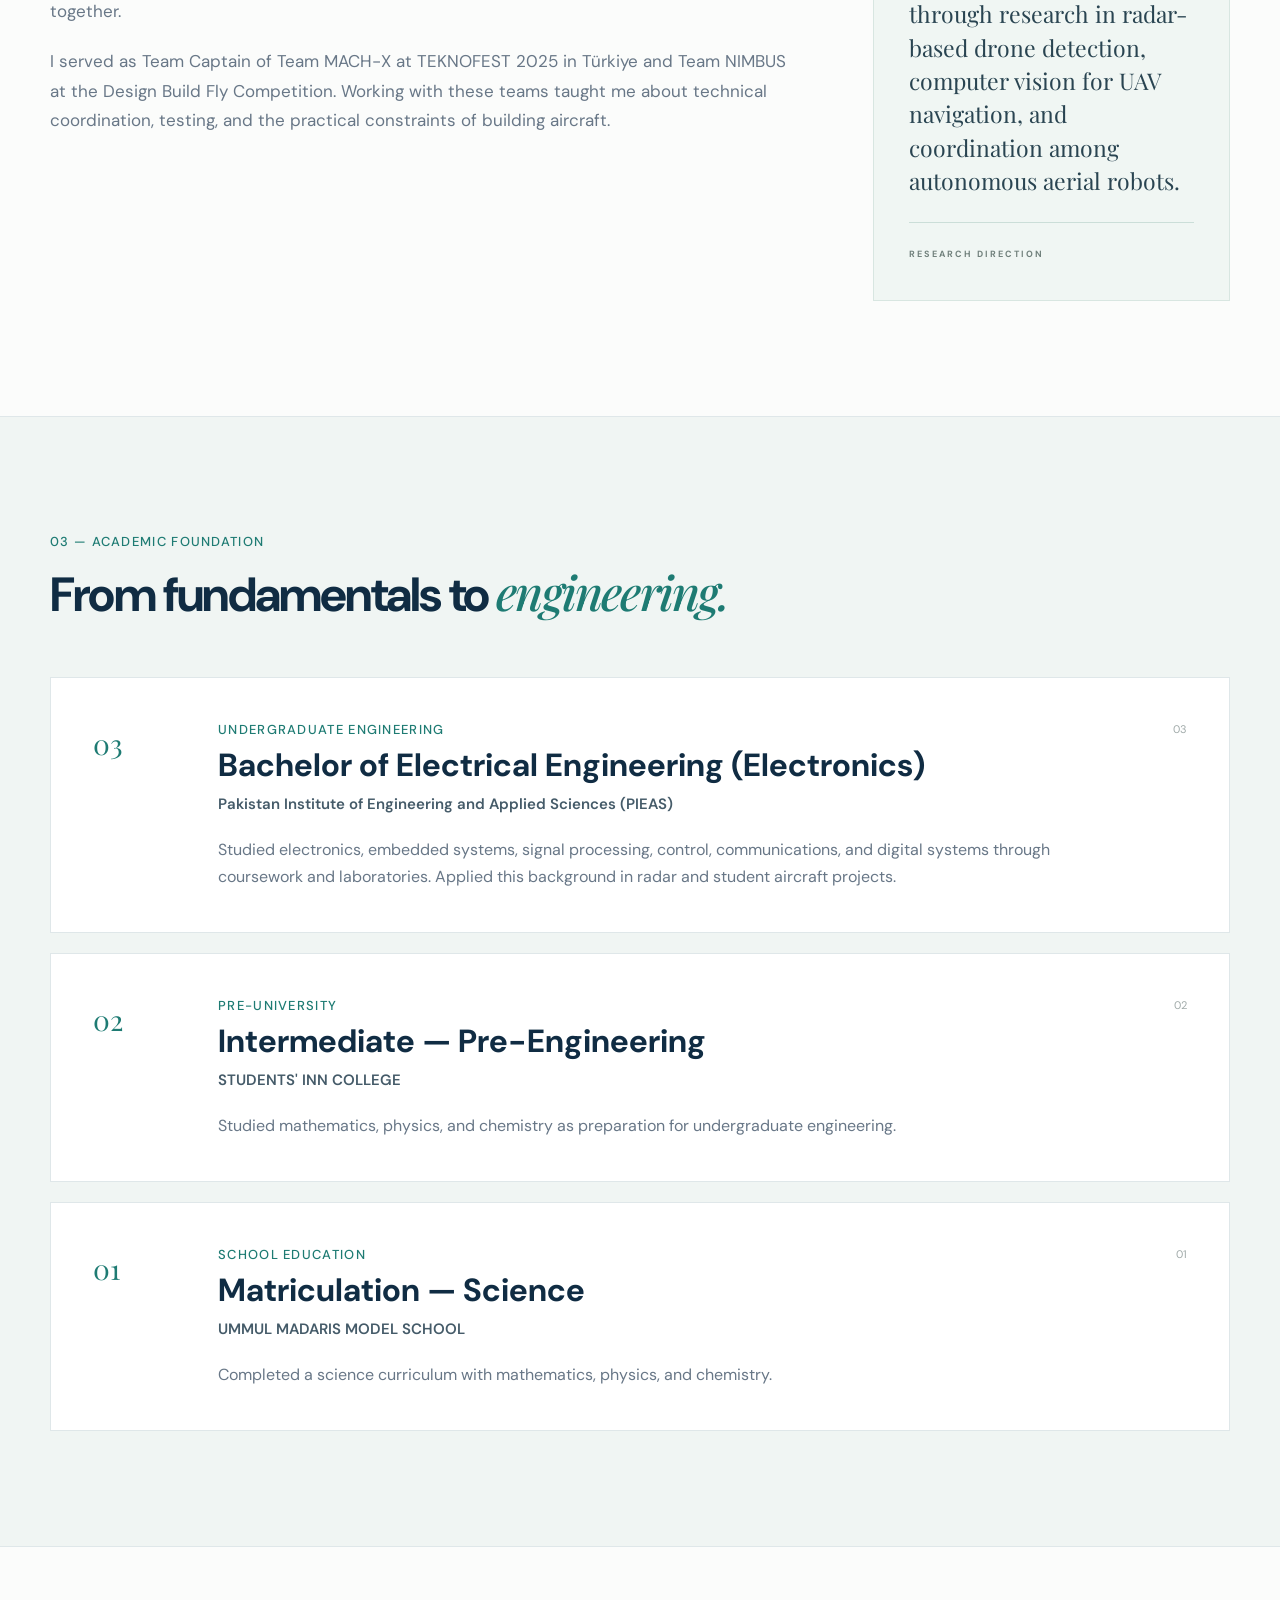
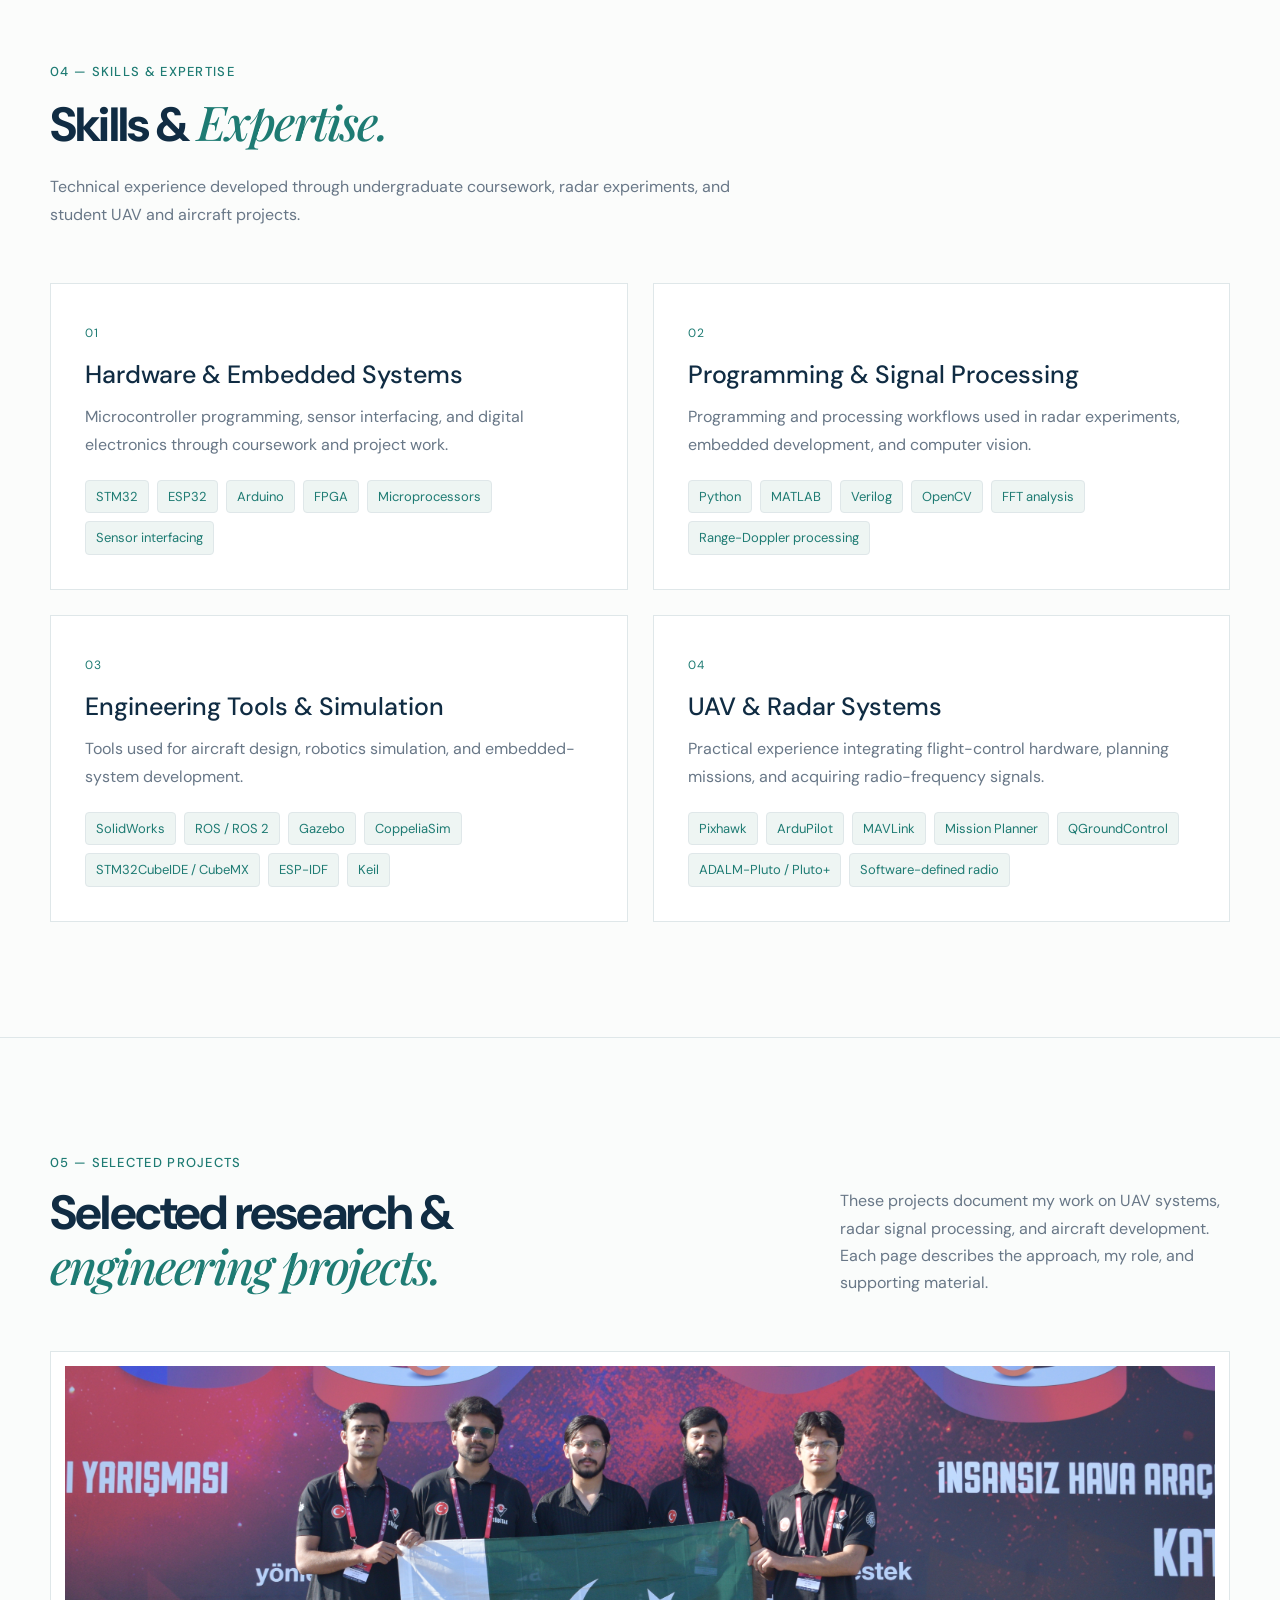
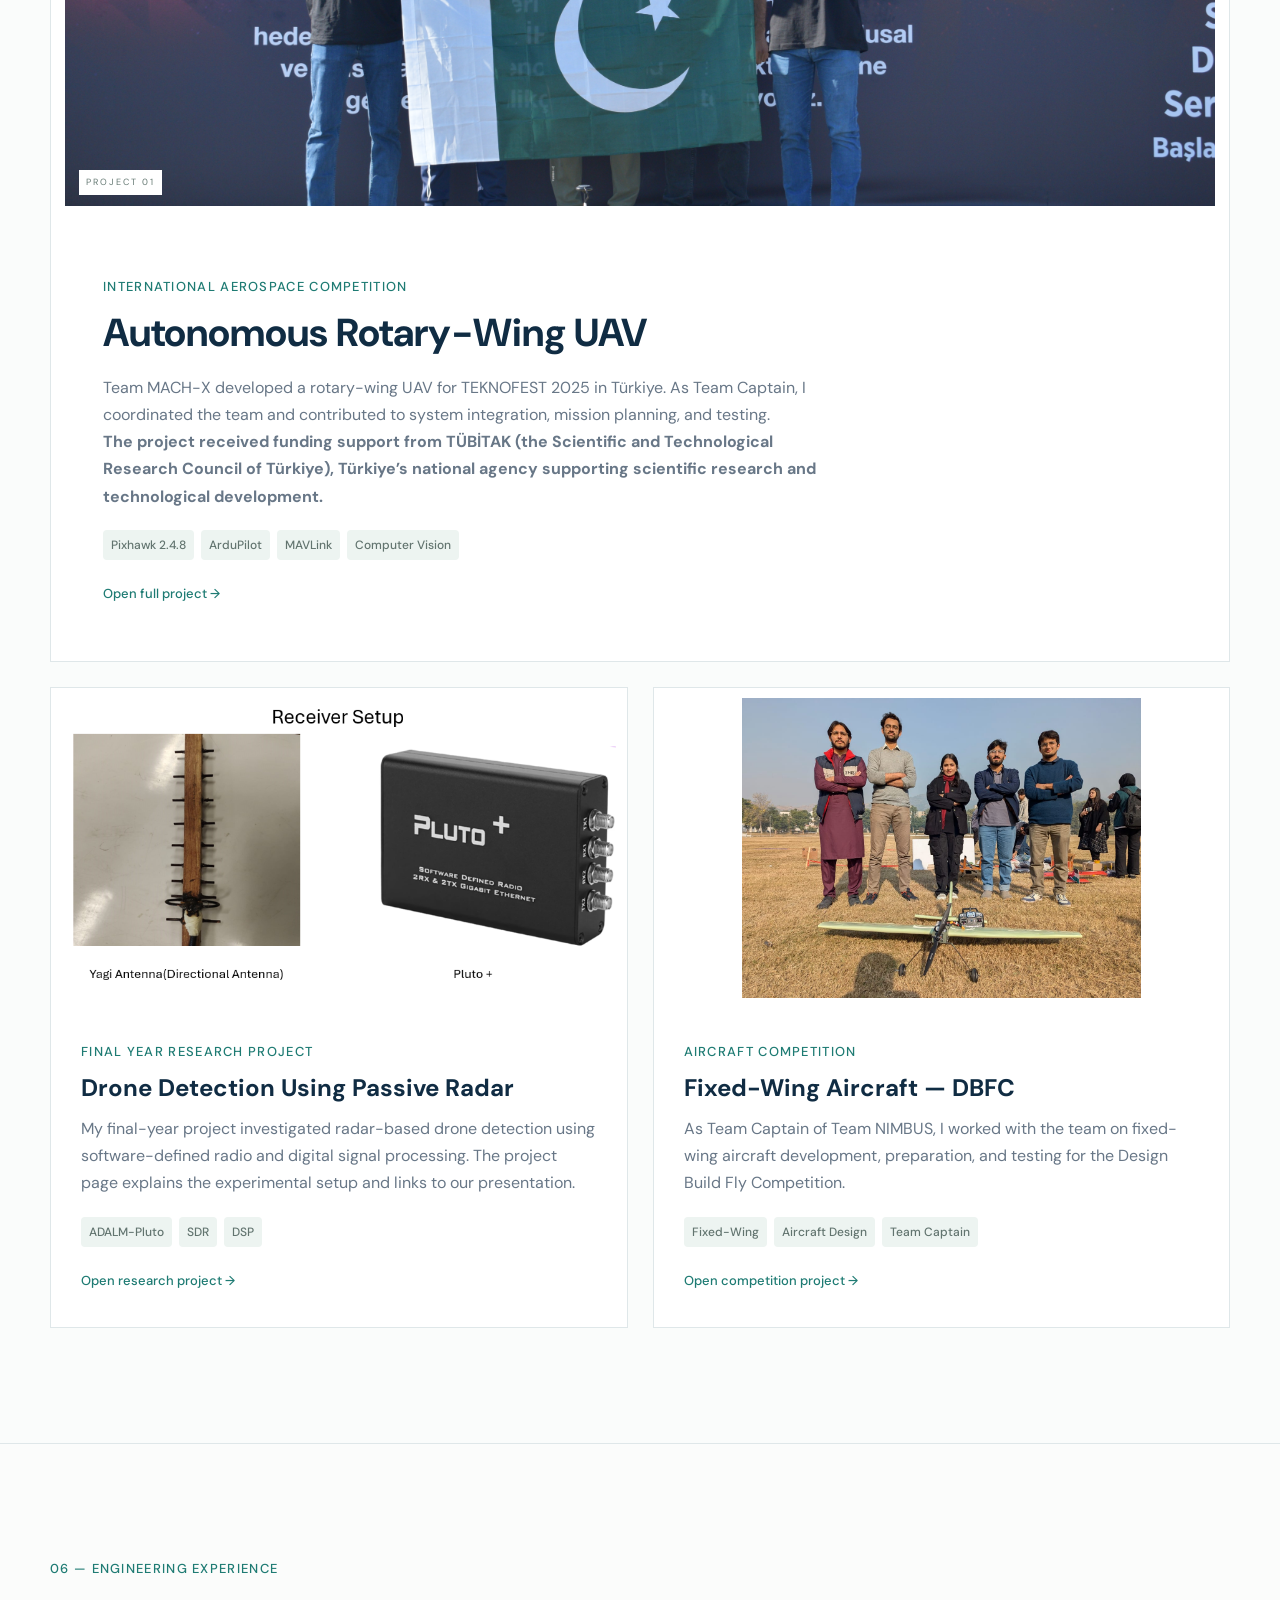
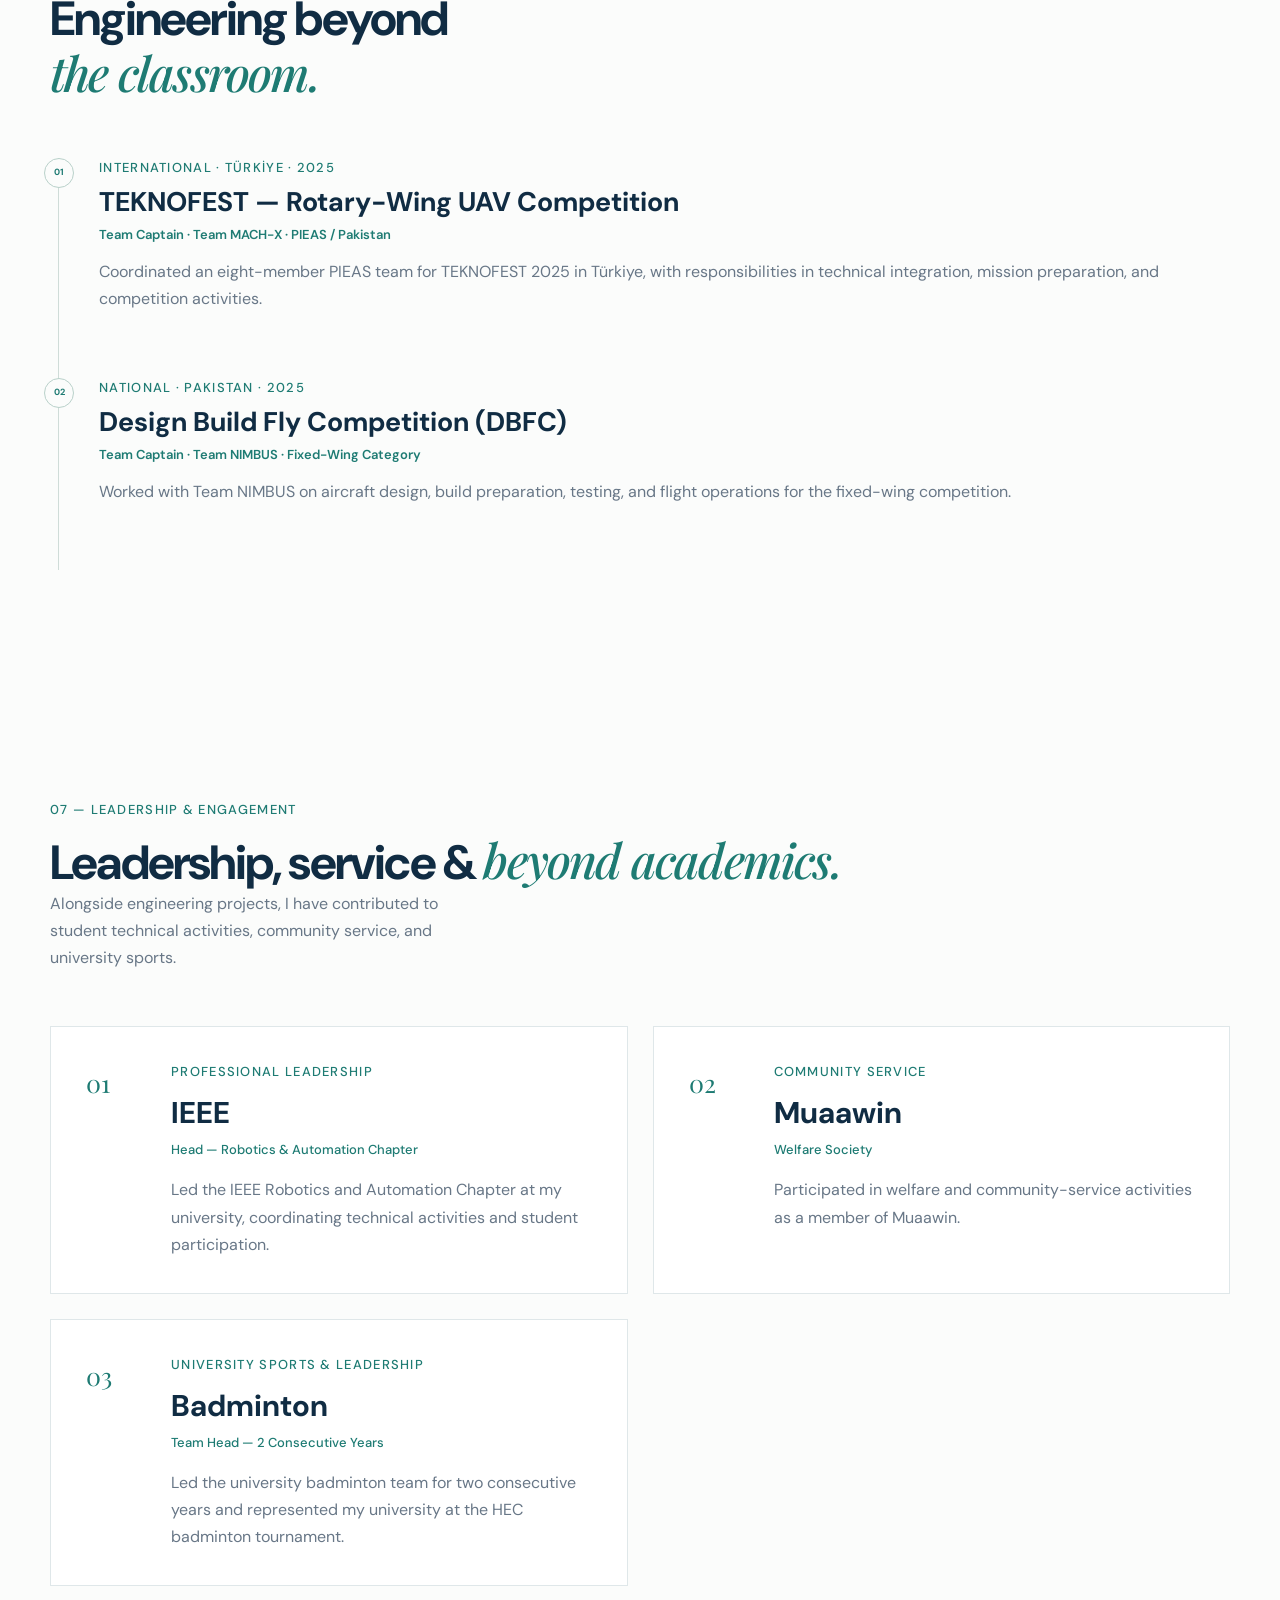
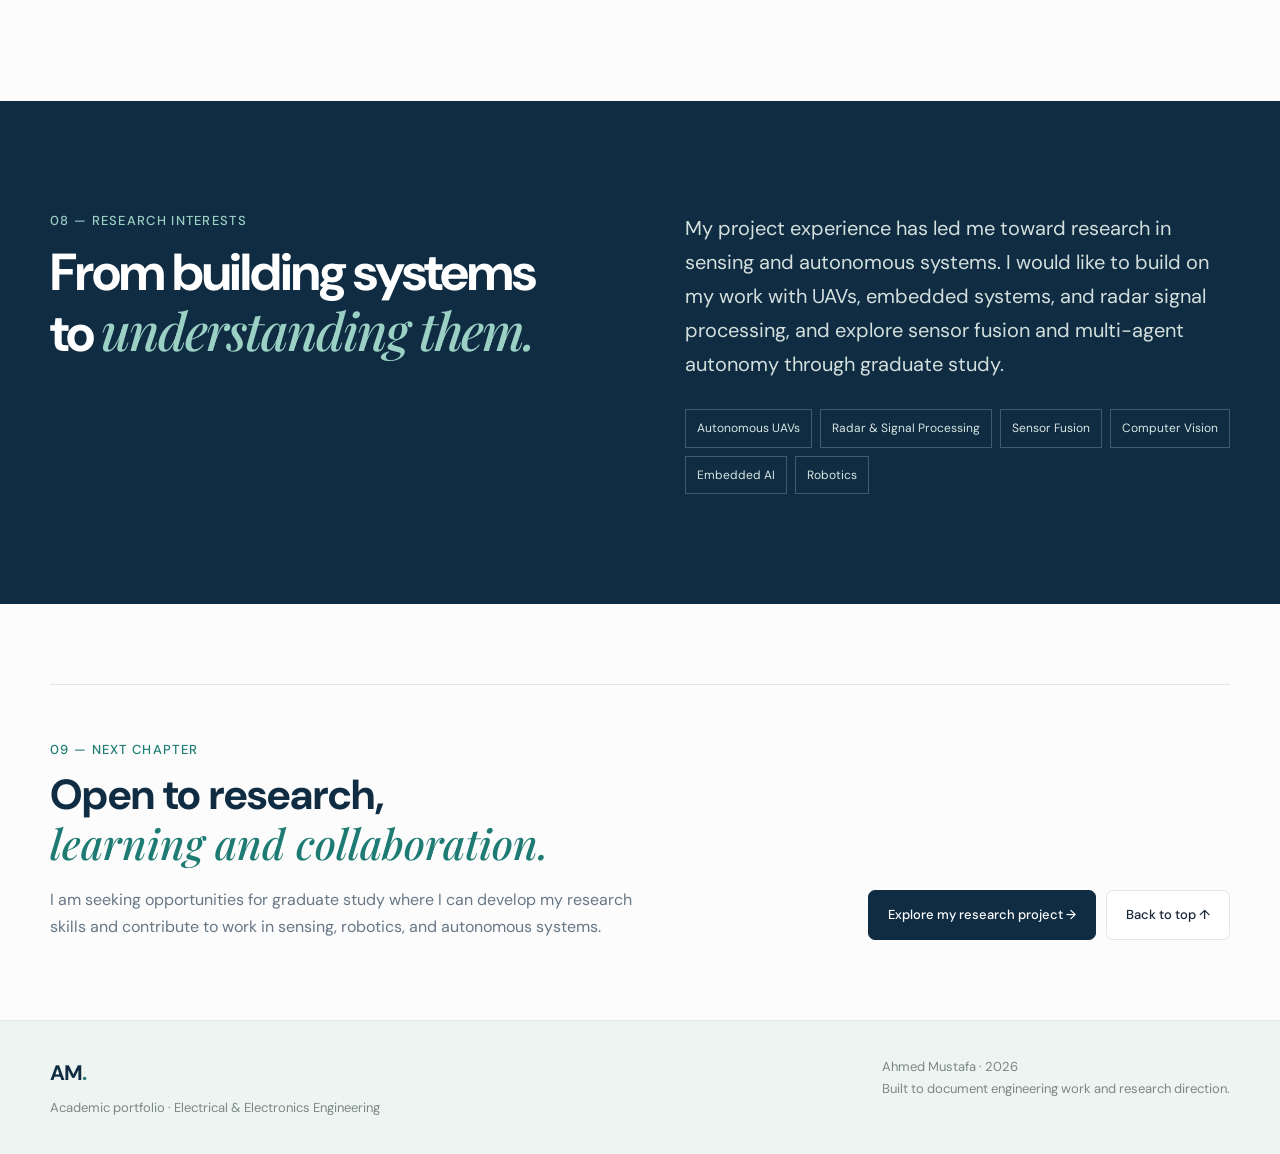
==== commit f2082706: "Add grouped Skills and Expertise section in existing portfolio theme" ====
--- a/index.html
+++ b/index.html
@@ -34,6 +34,7 @@
                 <a href="#home">Home</a>
                 <a href="#about">About</a>
                 <a href="#education">Education</a>
+                <a href="#skills">Skills</a>
                 <a href="#projects">Projects</a>
                 <a href="#experience">Experience</a>
                 <a href="#research">Research</a>
@@ -278,121 +279,69 @@
 
 </section>
 
-        <section class="section container">
-
-            <div class="section-head">
-
-                <p class="section-kicker">
-                    04 — TECHNICAL BACKGROUND 
-                </p>
-
-                <h2>
-                    Knowledge that became<br>
-                    <em>working systems.</em>
-                </h2>
-
-            </div>
-
-            <div class="discipline-grid">
-
-                <article class="discipline">
-
-                    <span>01</span>
-
-                    <h3>
-    UAV Systems
-</h3>
-
-<p>Worked on flight-controller integration, mission planning, telemetry, and UAV testing. Project experience included CAD design and an OpenCV-based target-detection workflow for payload delivery.</p>
-
-<span class="tool-list">
-    Pixhawk · ArduPilot · MAVLink · OpenCV · CAD
-</span>
-
-                </article>
-
-                <article class="discipline">
-
-                    <span>02</span>
-
-                    <h3>
-    Radar & DSP
-</h3>
-
-<p>Used software-defined radio and signal-processing methods in my final-year radar project, including spectral analysis and range-Doppler visualization. Studied matched filtering and cross-ambiguity processing.</p>
-
-<span class="tool-list">
-    ADALM-Pluto · Pluto+ · FFT · CAF · SDR
-</span>
-
-                </article>
-
-                <article class="discipline">
-
-                    <span>03</span>
-
-                    <h3>
-    Embedded Systems
-</h3>
-
-<p>Coursework and projects in microcontroller programming, sensor interfacing, and embedded systems, using platforms such as STM32, ESP32, and Arduino.</p>
-
-<span class="tool-list">
-    STM32 · ESP32 · Arduino · ESP-IDF · STM32CubeIDE · STM32CubeMX · Keil
-</span>
-
-                </article>
-
-                <article class="discipline">
-
-                    <span>04</span>
-
-                    <h3>
-                        Robotics & Vision
-                    </h3>
-<p>Explored robot and drone simulation with ROS, ROS 2, Gazebo, and CoppeliaSim, alongside computer vision and mission-planning tools.</p>
-
-<span class="tool-list">
-    ROS · ROS2 · CoppeliaSim · Gazebo · Python
-</span>
-
-                </article>
-
-                <article class="discipline">
-
-                    <span>05</span>
-
-                    <h3>
-                        Digital Electronics
-                    </h3>
-
-                    <p>Coursework and laboratory experience in digital logic, Verilog, FPGA development, microprocessors, and interfacing.</p>
-
-                    <span class="tool-list">
-                        Verilog · FPGA · Microprocessors
-                    </span>
-
-                </article>
-
-                <article class="discipline">
-
-                    <span>06</span>
-
-                    <h3>
-                        Engineering Leadership
-                    </h3>
-
-                    <p>Coordinated student engineering work, mission preparation, documentation, and testing as a team captain in UAV and aircraft competitions.</p>
-
-                    <span class="tool-list">
-                        Team Captain · Project Leadership
-                    </span>
-
-                </article>
-
-            </div>
-
-        </section>
+        <section class="section container skills-section" id="skills" aria-labelledby="skills-heading">
+  <div class="section-head">
+    <p class="section-kicker">04 — SKILLS &amp; EXPERTISE</p>
+    <h2 id="skills-heading">Skills &amp; <em>Expertise.</em></h2>
+    <p class="muted skills-intro">Technical experience developed through undergraduate coursework, radar experiments, and student UAV and aircraft projects.</p>
+  </div>
+  <div class="skills-grid">
+    <article class="skill-card">
+      <span class="skill-number" aria-hidden="true">01</span>
+      <h3>Hardware &amp; Embedded Systems</h3>
+      <p>Microcontroller programming, sensor interfacing, and digital electronics through coursework and project work.</p>
+      <ul class="skill-tags" aria-label="Hardware &amp; Embedded Systems skills">
+        <li>STM32</li>
+        <li>ESP32</li>
+        <li>Arduino</li>
+        <li>FPGA</li>
+        <li>Microprocessors</li>
+        <li>Sensor interfacing</li>
+      </ul>
+    </article>
+    <article class="skill-card">
+      <span class="skill-number" aria-hidden="true">02</span>
+      <h3>Programming &amp; Signal Processing</h3>
+      <p>Programming and processing workflows used in radar experiments, embedded development, and computer vision.</p>
+      <ul class="skill-tags" aria-label="Programming &amp; Signal Processing skills">
+        <li>Python</li>
+        <li>MATLAB</li>
+        <li>Verilog</li>
+        <li>OpenCV</li>
+        <li>FFT analysis</li>
+        <li>Range-Doppler processing</li>
+      </ul>
+    </article>
+    <article class="skill-card">
+      <span class="skill-number" aria-hidden="true">03</span>
+      <h3>Engineering Tools &amp; Simulation</h3>
+      <p>Tools used for aircraft design, robotics simulation, and embedded-system development.</p>
+      <ul class="skill-tags" aria-label="Engineering Tools &amp; Simulation skills">
+        <li>SolidWorks</li>
+        <li>ROS / ROS 2</li>
+        <li>Gazebo</li>
+        <li>CoppeliaSim</li>
+        <li>STM32CubeIDE / CubeMX</li>
+        <li>ESP-IDF</li>
+        <li>Keil</li>
+      </ul>
+    </article>
+    <article class="skill-card">
+      <span class="skill-number" aria-hidden="true">04</span>
+      <h3>UAV &amp; Radar Systems</h3>
+      <p>Practical experience integrating flight-control hardware, planning missions, and acquiring radio-frequency signals.</p>
+      <ul class="skill-tags" aria-label="UAV &amp; Radar Systems skills">
+        <li>Pixhawk</li>
+        <li>ArduPilot</li>
+        <li>MAVLink</li>
+        <li>Mission Planner</li>
+        <li>QGroundControl</li>
+        <li>ADALM-Pluto / Pluto+</li>
+        <li>Software-defined radio</li>
+      </ul>
+    </article>
+  </div>
+</section>
 
         <section class="section projects-section" id="projects">
 
--- a/style.css
+++ b/style.css
@@ -1129,3 +1129,18 @@
   .engagement-card { grid-template-columns: 30px minmax(0, 1fr); gap: 15px; padding: 25px; }
   .research-lead { font-size: 17px; }
 }
+
+/* Skills & Expertise — grouped within the existing portfolio theme. */
+.skills-intro { margin-top: 22px; max-width: 65ch; }
+.skills-grid { display: grid; grid-template-columns: repeat(2, minmax(0, 1fr)); gap: 25px; }
+.skill-card { background: #fff; border: 1px solid var(--line); padding: 34px; }
+.skill-number { color: var(--teal); font-size: 12px; letter-spacing: 1px; }
+.skill-card h3 { color: var(--navy); font-size: 25px; font-weight: 500; line-height: 1.3; margin: 14px 0 12px; }
+.skill-card p { color: var(--muted); font-size: 16px; line-height: 1.7; margin-bottom: 22px; max-width: 58ch; }
+.skill-tags { display: flex; flex-wrap: wrap; gap: 8px; list-style: none; padding: 0; margin: 0; }
+.skill-tags li { background: var(--soft); color: var(--teal); border: 1px solid var(--line); border-radius: 4px; padding: 6px 10px; font-size: 13px; font-weight: 400; line-height: 1.5; max-width: 100%; overflow-wrap: anywhere; }
+@media (max-width: 700px) {
+  .skills-grid { grid-template-columns: 1fr; }
+  .skill-card { padding: 26px; }
+  .skill-card h3 { font-size: 23px; }
+}
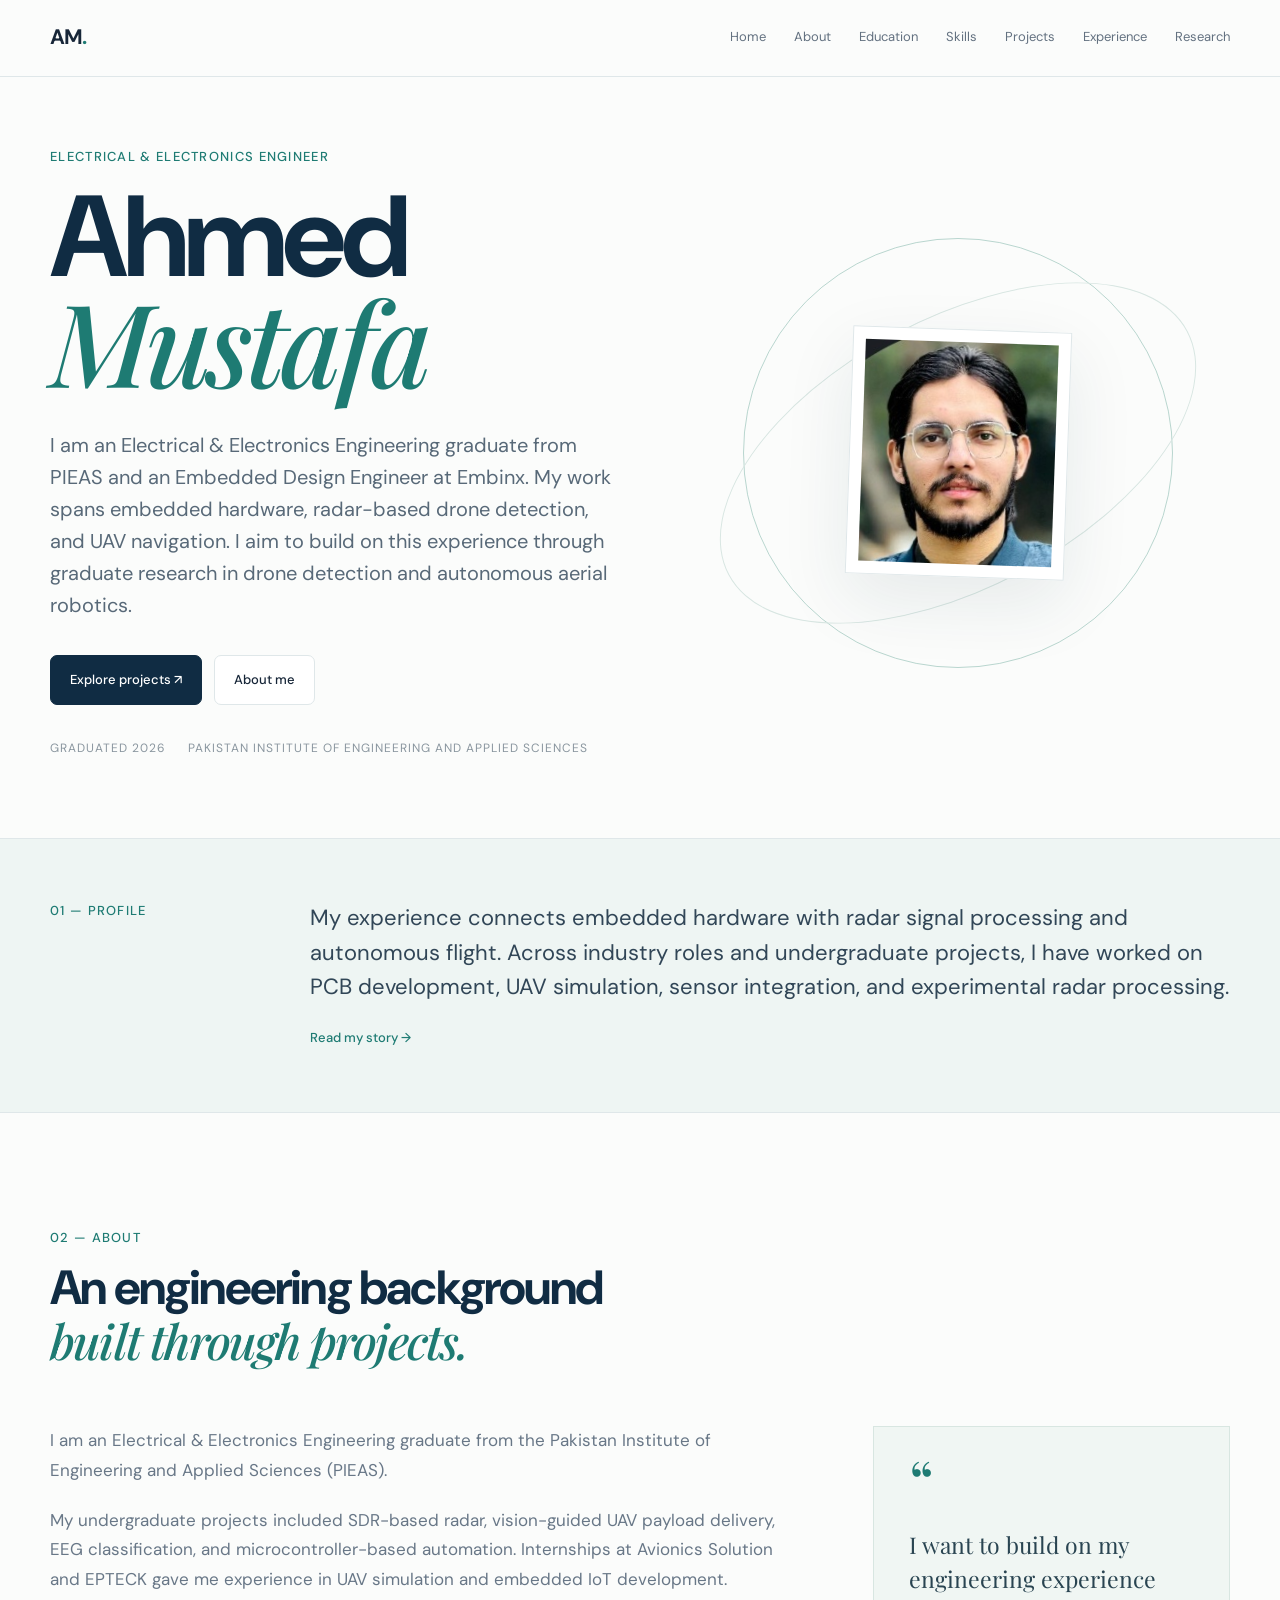
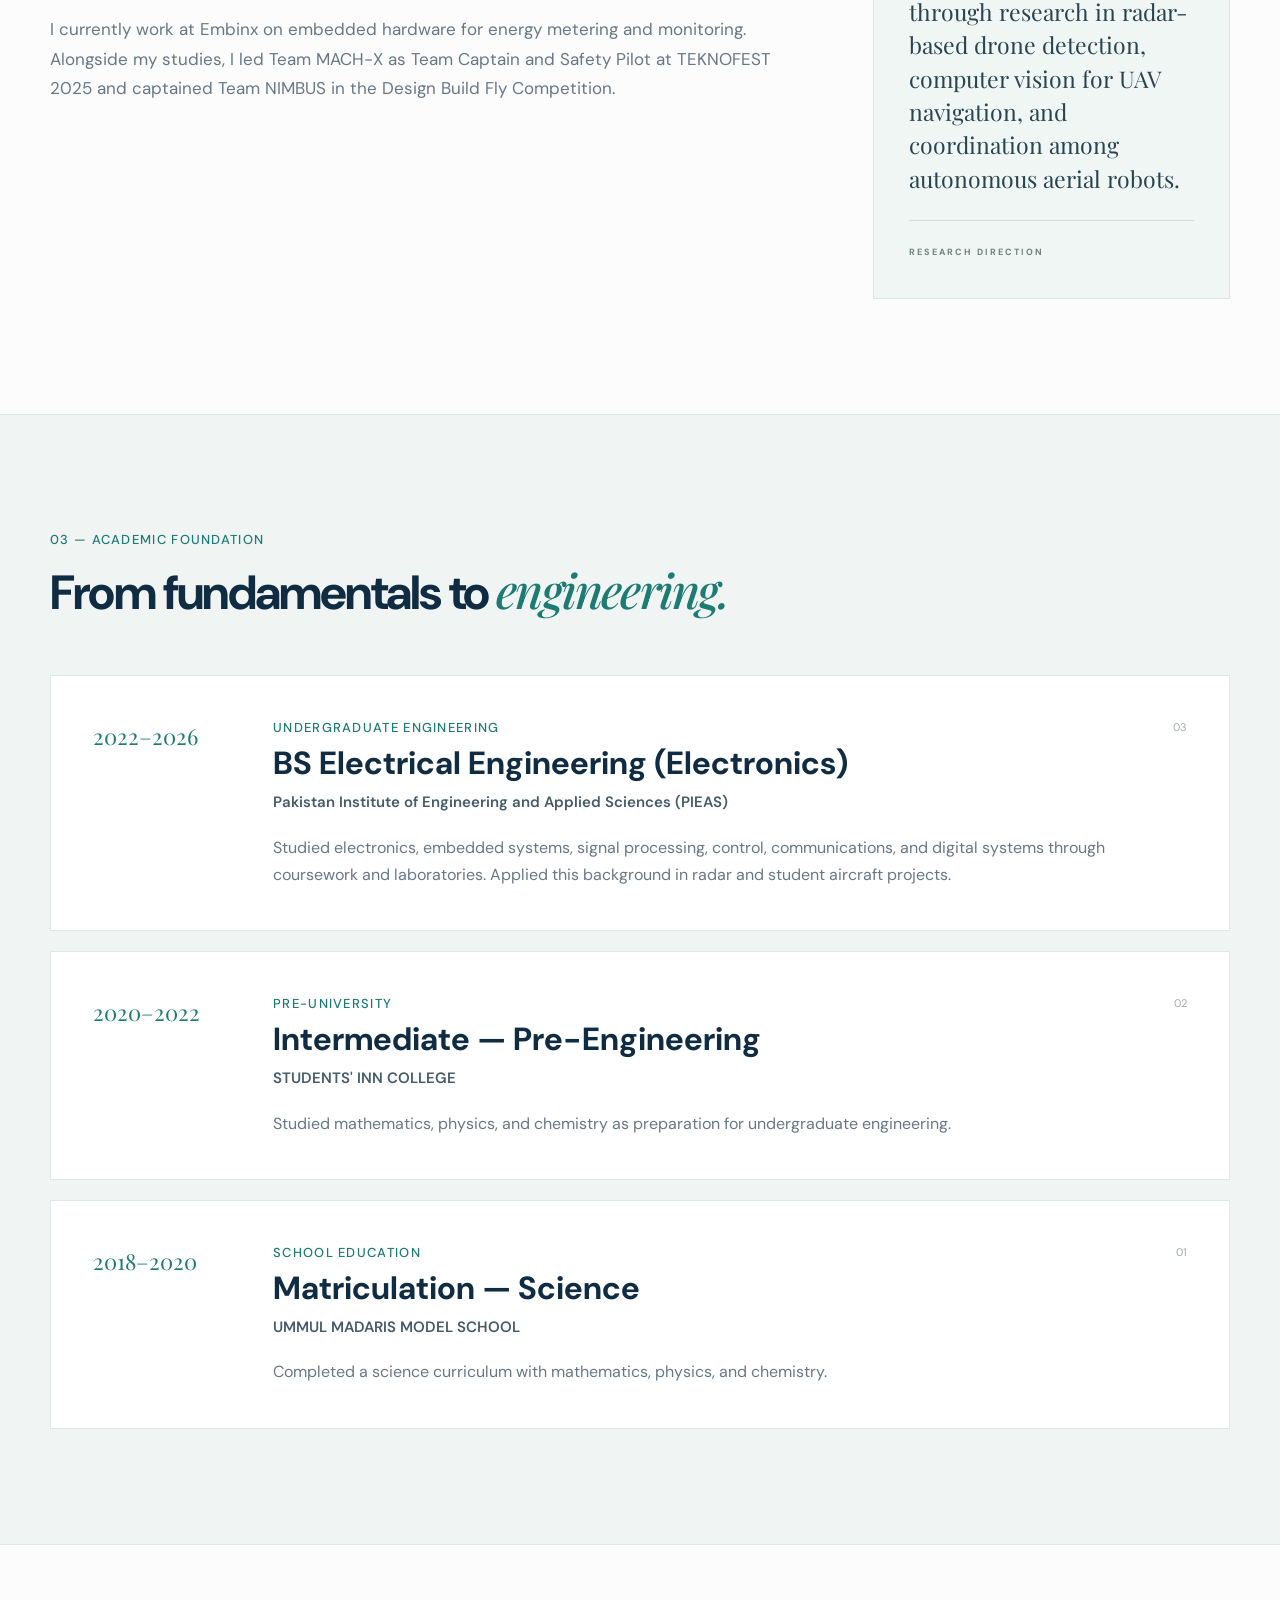
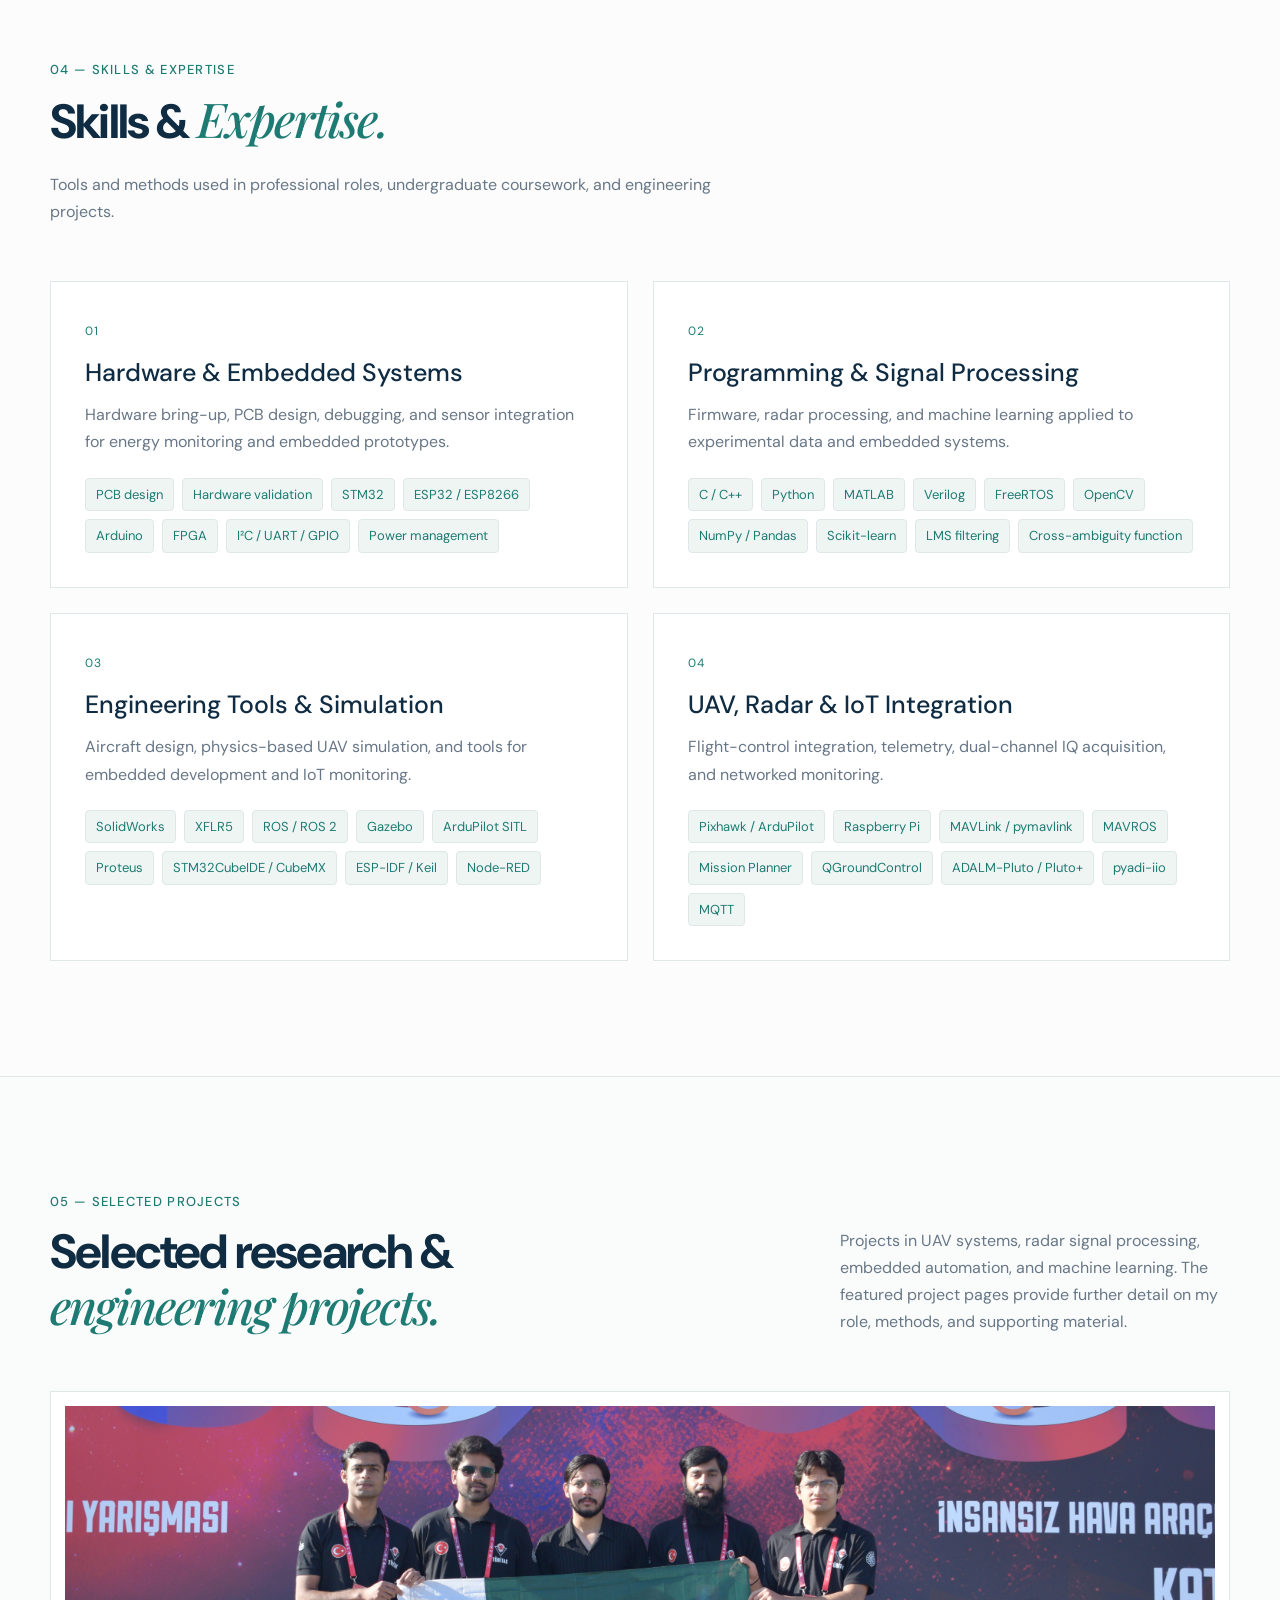
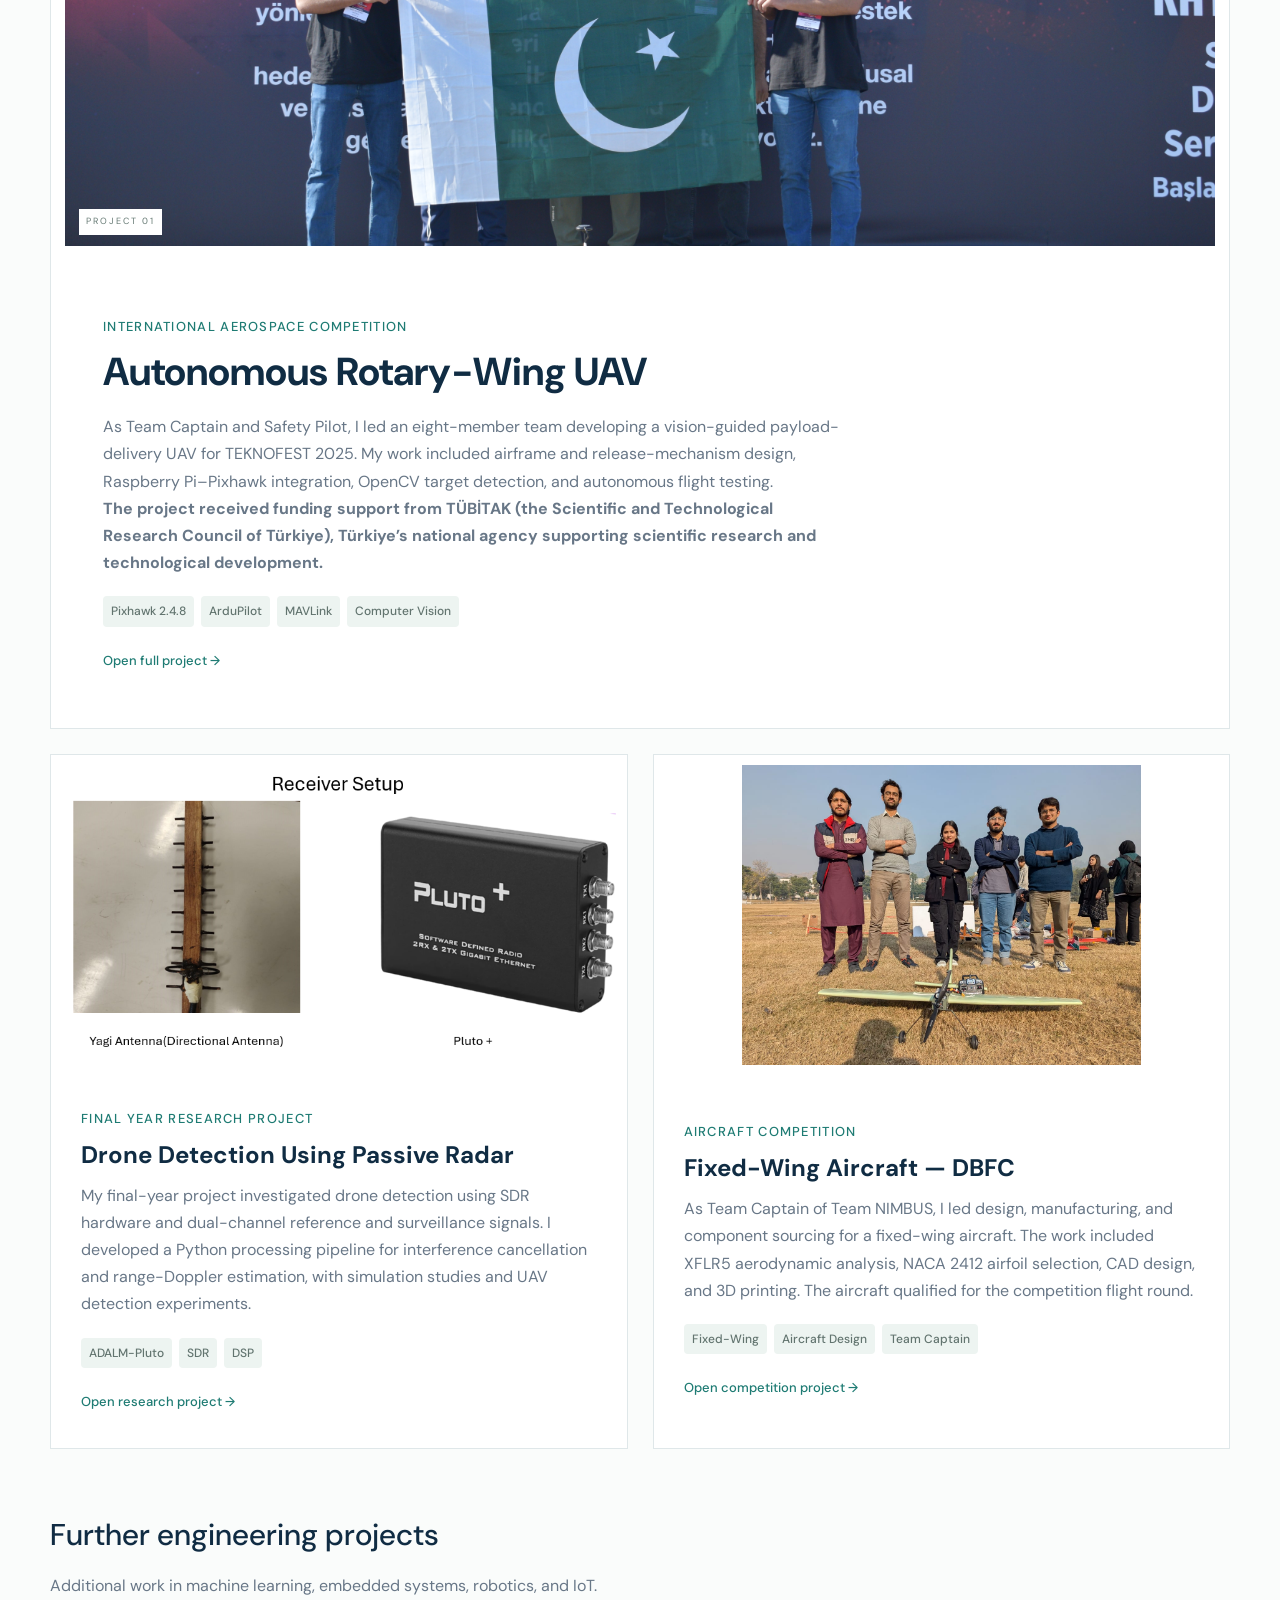
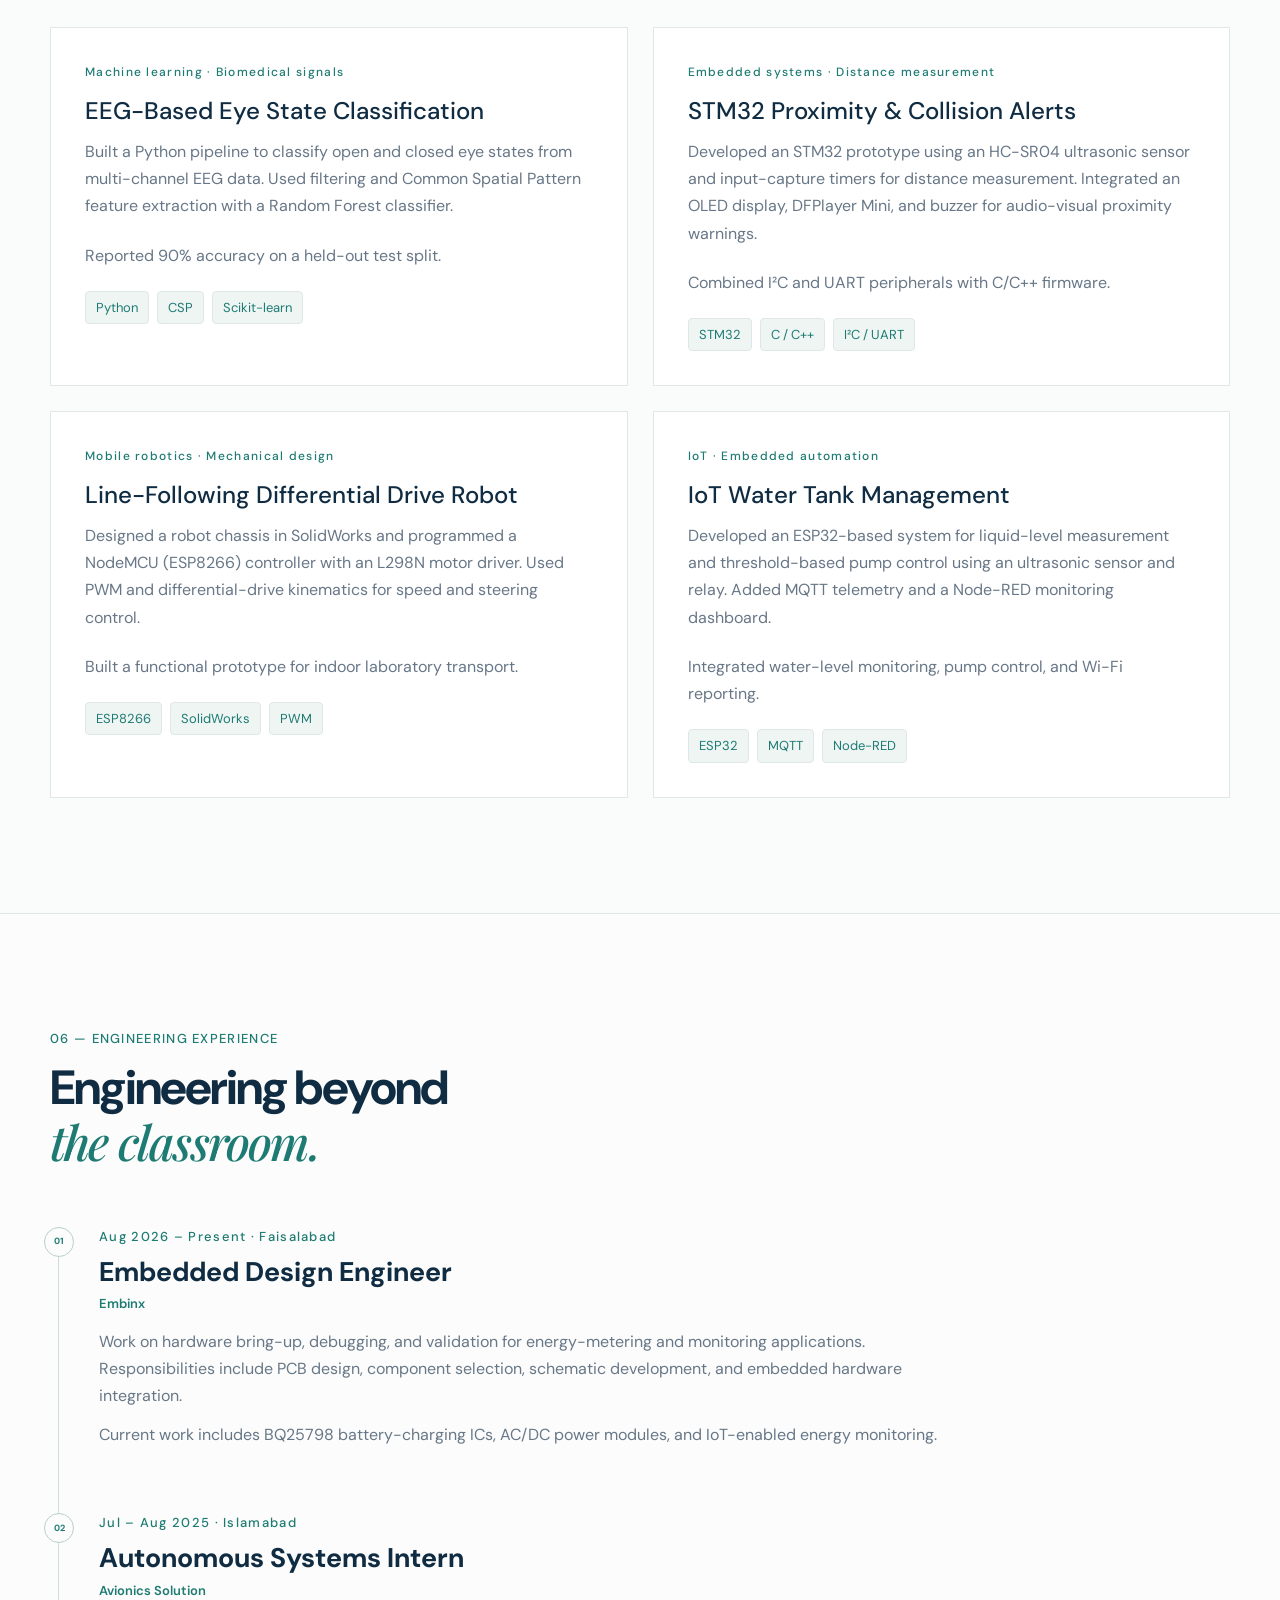
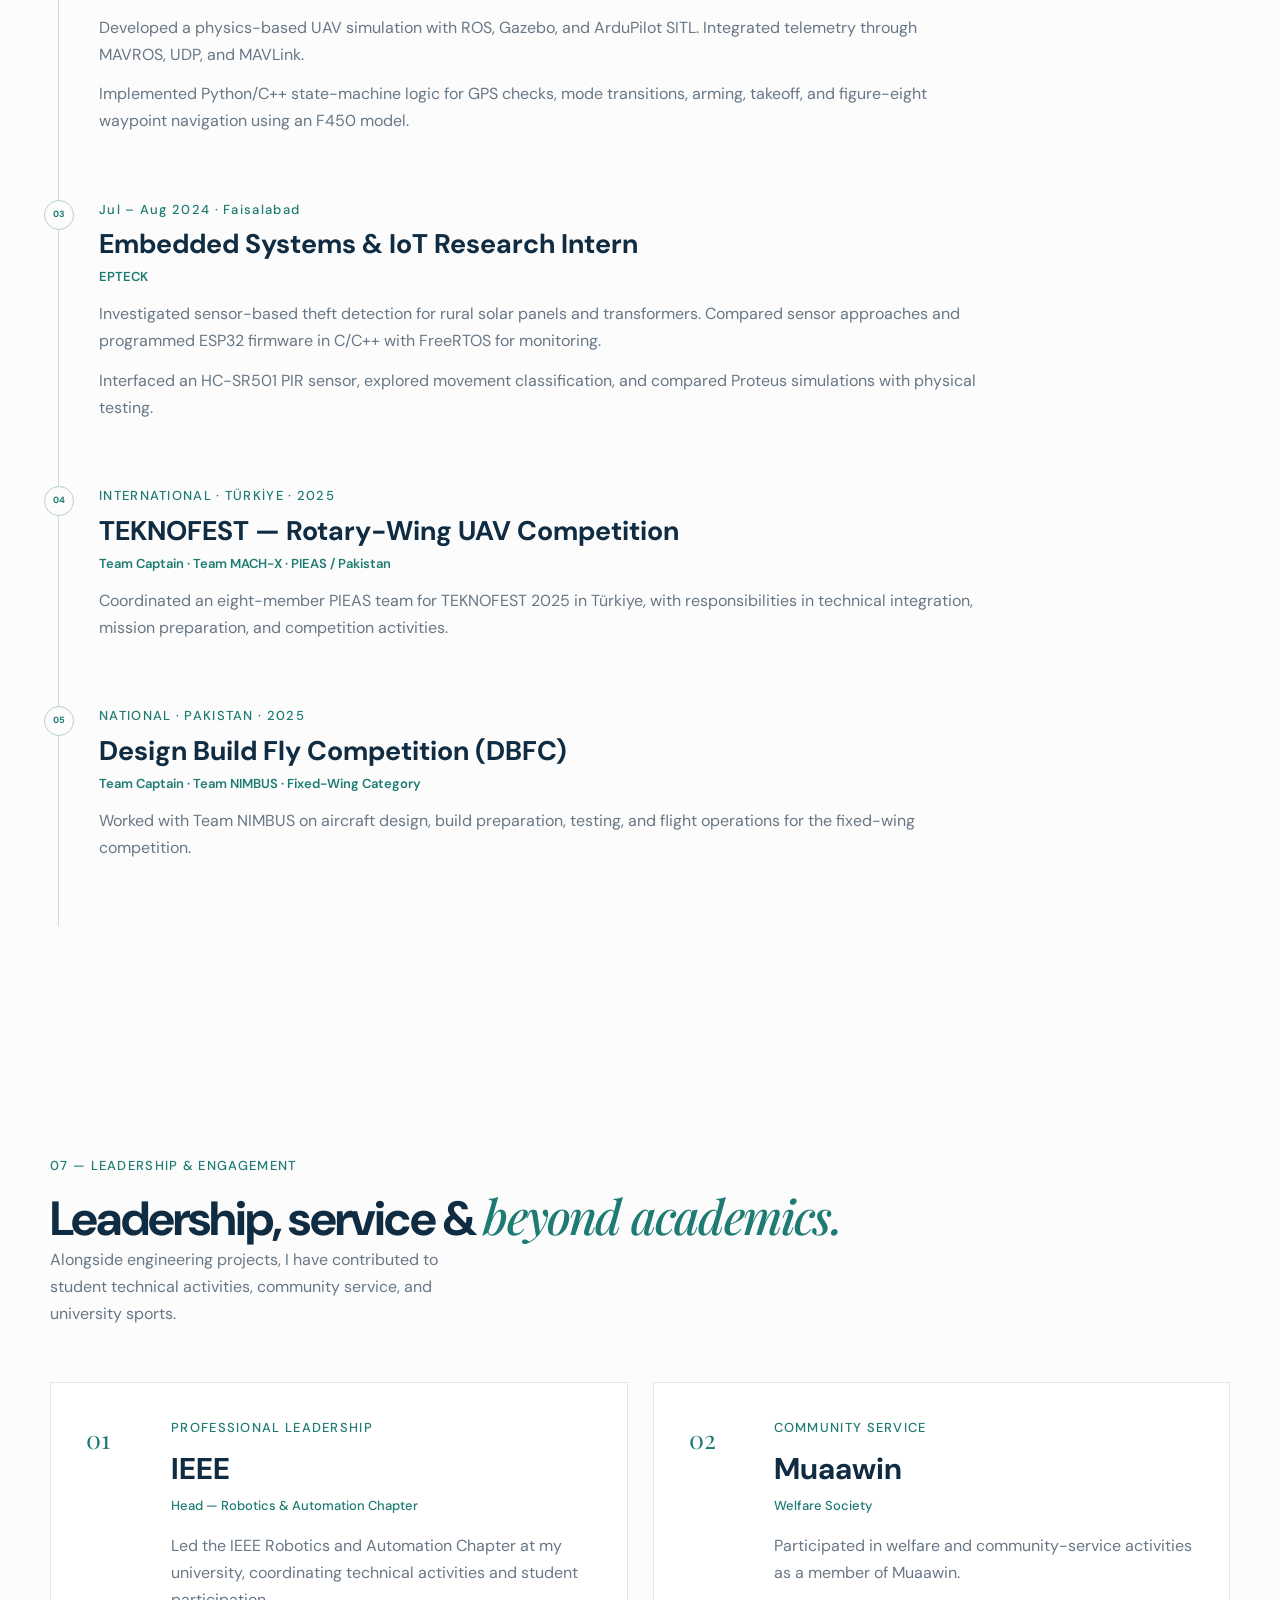
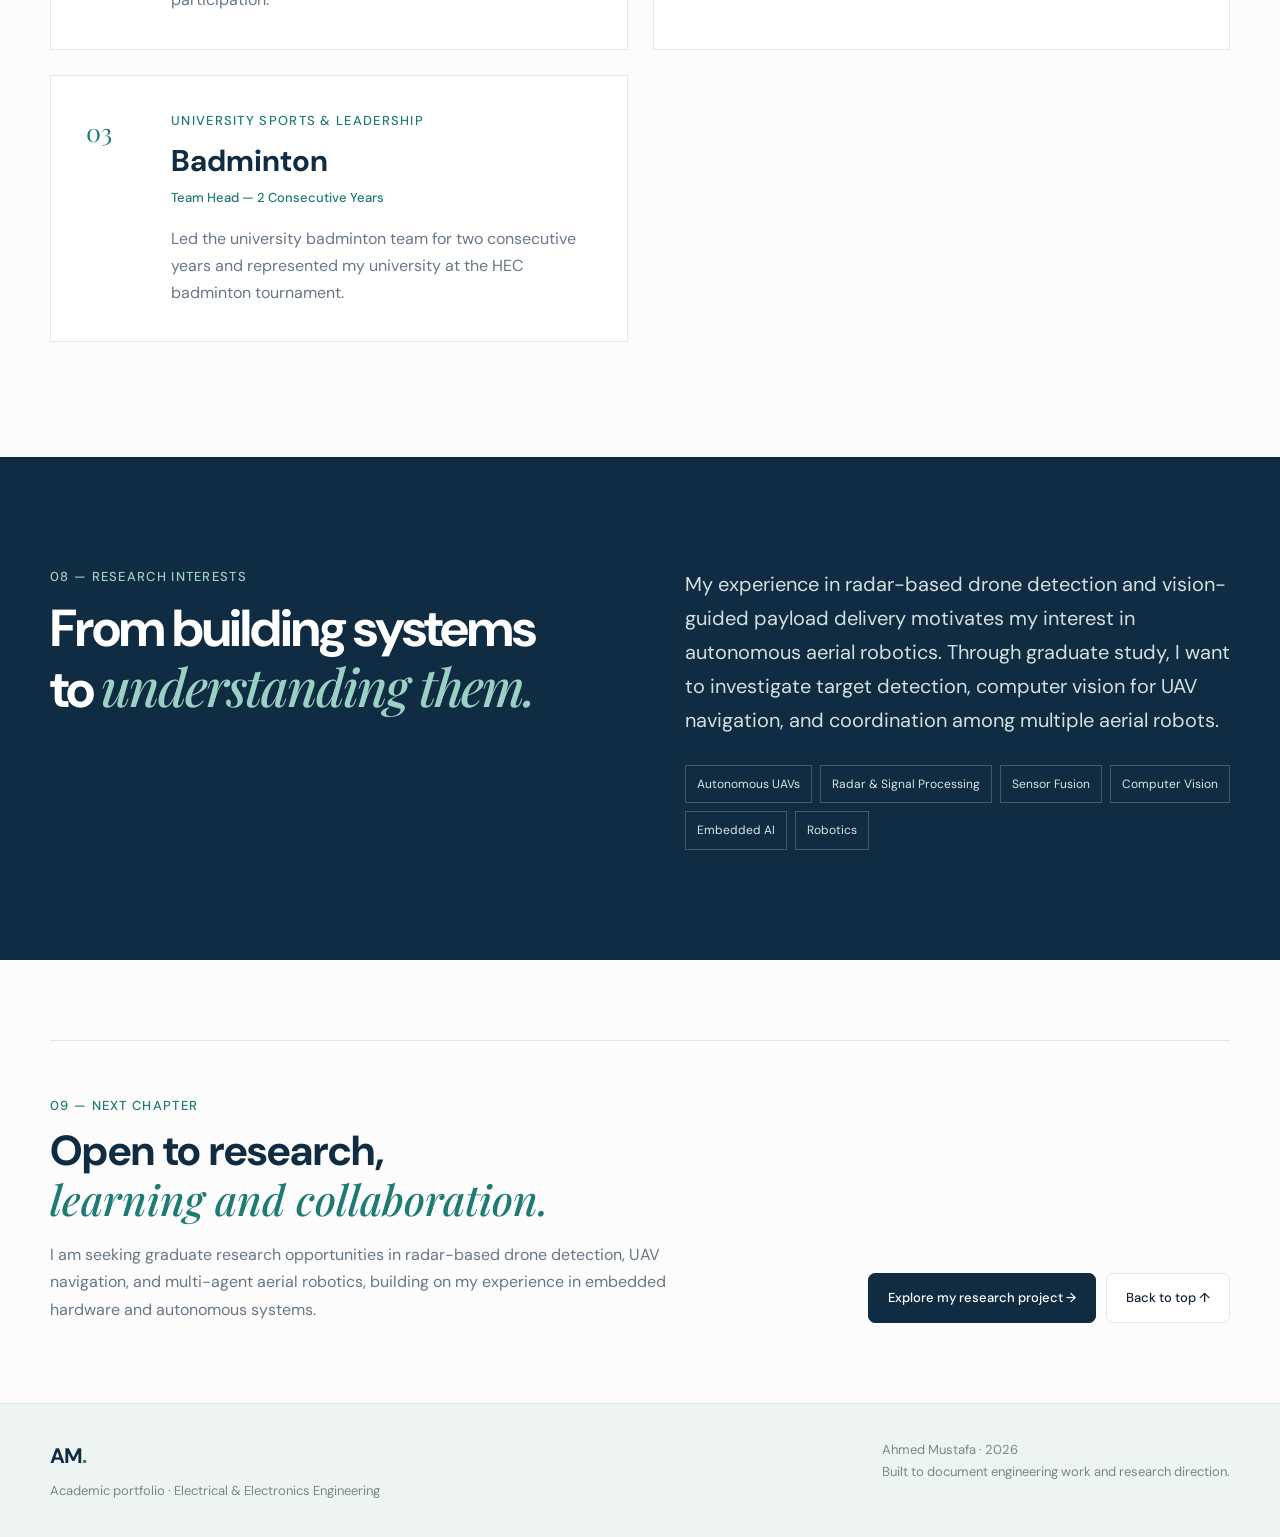
==== commit 480ad5bb: "Update portfolio skills, projects and professional experience from CV" ====
--- a/index.html
+++ b/index.html
@@ -59,7 +59,7 @@
                     <em>Mustafa</em>
                 </h1>
 
-               <p class="hero-lead">I am an Electrical &amp; Electronics Engineering graduate from PIEAS. My undergraduate projects involved UAV integration, embedded systems, and radar signal processing. I am interested in graduate research in sensing and autonomous systems.</p>
+               <p class="hero-lead">I am an Electrical &amp; Electronics Engineering graduate from PIEAS and an Embedded Design Engineer at Embinx. My work spans embedded hardware, radar-based drone detection, and UAV navigation. I aim to build on this experience through graduate research in drone detection and autonomous aerial robotics.</p>
 
                 <div class="hero-actions">
 
@@ -113,7 +113,7 @@
 
                 <div>
 
-                    <p class="statement">My work has brought together electronics, sensing, and flight systems. Through undergraduate projects and student engineering competitions, I have learned to connect hardware and software, test ideas, and work through practical integration problems.</p>
+                    <p class="statement">My experience connects embedded hardware with radar signal processing and autonomous flight. Across industry roles and undergraduate projects, I have worked on PCB development, UAV simulation, sensor integration, and experimental radar processing.</p>
 
                     <a class="arrow-link" href="#about">
                         Read my story →
@@ -145,9 +145,9 @@
                         Sciences (PIEAS).
                     </p>
 
-                    <p>My undergraduate work included embedded electronics, UAV systems, software-defined radio, and signal processing. I also explored robotics and simulation using ROS and ROS 2. These experiences made me interested in how sensing, computation, and control work together.</p>
-
-                    <p>I served as Team Captain of Team MACH-X at TEKNOFEST 2025 in Türkiye and Team NIMBUS at the Design Build Fly Competition. Working with these teams taught me about technical coordination, testing, and the practical constraints of building aircraft.</p>
+                    <p>My undergraduate projects included SDR-based radar, vision-guided UAV payload delivery, EEG classification, and microcontroller-based automation. Internships at Avionics Solution and EPTECK gave me experience in UAV simulation and embedded IoT development.</p>
+
+                    <p>I currently work at Embinx on embedded hardware for energy metering and monitoring. Alongside my studies, I led Team MACH-X as Team Captain and Safety Pilot at TEKNOFEST 2025 and captained Team NIMBUS in the Design Build Fly Competition.</p>
 
                 </div>
 
@@ -186,9 +186,7 @@
 
         <div class="education">
 
-            <div class="edu-year">
-                03
-            </div>
+            <div class="edu-year">2022–2026</div>
 
             <div>
 
@@ -197,7 +195,7 @@
                 </p>
 
                 <h3>
-                    Bachelor of Electrical Engineering (Electronics)
+                    BS Electrical Engineering (Electronics)
                 </h3>
 
                 <p class="institution">
@@ -217,9 +215,7 @@
 
         <div class="education">
 
-            <div class="edu-year">
-                02
-            </div>
+            <div class="edu-year">2020–2022</div>
 
             <div>
 
@@ -247,9 +243,7 @@
 
         <div class="education">
 
-            <div class="edu-year">
-                01
-            </div>
+            <div class="edu-year">2018–2020</div>
 
             <div>
 
@@ -280,68 +274,11 @@
 </section>
 
         <section class="section container skills-section" id="skills" aria-labelledby="skills-heading">
-  <div class="section-head">
-    <p class="section-kicker">04 — SKILLS &amp; EXPERTISE</p>
-    <h2 id="skills-heading">Skills &amp; <em>Expertise.</em></h2>
-    <p class="muted skills-intro">Technical experience developed through undergraduate coursework, radar experiments, and student UAV and aircraft projects.</p>
-  </div>
-  <div class="skills-grid">
-    <article class="skill-card">
-      <span class="skill-number" aria-hidden="true">01</span>
-      <h3>Hardware &amp; Embedded Systems</h3>
-      <p>Microcontroller programming, sensor interfacing, and digital electronics through coursework and project work.</p>
-      <ul class="skill-tags" aria-label="Hardware &amp; Embedded Systems skills">
-        <li>STM32</li>
-        <li>ESP32</li>
-        <li>Arduino</li>
-        <li>FPGA</li>
-        <li>Microprocessors</li>
-        <li>Sensor interfacing</li>
-      </ul>
-    </article>
-    <article class="skill-card">
-      <span class="skill-number" aria-hidden="true">02</span>
-      <h3>Programming &amp; Signal Processing</h3>
-      <p>Programming and processing workflows used in radar experiments, embedded development, and computer vision.</p>
-      <ul class="skill-tags" aria-label="Programming &amp; Signal Processing skills">
-        <li>Python</li>
-        <li>MATLAB</li>
-        <li>Verilog</li>
-        <li>OpenCV</li>
-        <li>FFT analysis</li>
-        <li>Range-Doppler processing</li>
-      </ul>
-    </article>
-    <article class="skill-card">
-      <span class="skill-number" aria-hidden="true">03</span>
-      <h3>Engineering Tools &amp; Simulation</h3>
-      <p>Tools used for aircraft design, robotics simulation, and embedded-system development.</p>
-      <ul class="skill-tags" aria-label="Engineering Tools &amp; Simulation skills">
-        <li>SolidWorks</li>
-        <li>ROS / ROS 2</li>
-        <li>Gazebo</li>
-        <li>CoppeliaSim</li>
-        <li>STM32CubeIDE / CubeMX</li>
-        <li>ESP-IDF</li>
-        <li>Keil</li>
-      </ul>
-    </article>
-    <article class="skill-card">
-      <span class="skill-number" aria-hidden="true">04</span>
-      <h3>UAV &amp; Radar Systems</h3>
-      <p>Practical experience integrating flight-control hardware, planning missions, and acquiring radio-frequency signals.</p>
-      <ul class="skill-tags" aria-label="UAV &amp; Radar Systems skills">
-        <li>Pixhawk</li>
-        <li>ArduPilot</li>
-        <li>MAVLink</li>
-        <li>Mission Planner</li>
-        <li>QGroundControl</li>
-        <li>ADALM-Pluto / Pluto+</li>
-        <li>Software-defined radio</li>
-      </ul>
-    </article>
-  </div>
-</section>
+<div class="section-head"><p class="section-kicker">04 — SKILLS &amp; EXPERTISE</p><h2 id="skills-heading">Skills &amp; <em>Expertise.</em></h2><p class="muted skills-intro">Tools and methods used in professional roles, undergraduate coursework, and engineering projects.</p></div>
+<div class="skills-grid"><article class="skill-card"><span class="skill-number" aria-hidden="true">01</span><h3>Hardware &amp; Embedded Systems</h3><p>Hardware bring-up, PCB design, debugging, and sensor integration for energy monitoring and embedded prototypes.</p><ul class="skill-tags" aria-label="Hardware &amp; Embedded Systems skills"><li>PCB design</li><li>Hardware validation</li><li>STM32</li><li>ESP32 / ESP8266</li><li>Arduino</li><li>FPGA</li><li>I²C / UART / GPIO</li><li>Power management</li></ul></article>
+<article class="skill-card"><span class="skill-number" aria-hidden="true">02</span><h3>Programming &amp; Signal Processing</h3><p>Firmware, radar processing, and machine learning applied to experimental data and embedded systems.</p><ul class="skill-tags" aria-label="Programming &amp; Signal Processing skills"><li>C / C++</li><li>Python</li><li>MATLAB</li><li>Verilog</li><li>FreeRTOS</li><li>OpenCV</li><li>NumPy / Pandas</li><li>Scikit-learn</li><li>LMS filtering</li><li>Cross-ambiguity function</li></ul></article>
+<article class="skill-card"><span class="skill-number" aria-hidden="true">03</span><h3>Engineering Tools &amp; Simulation</h3><p>Aircraft design, physics-based UAV simulation, and tools for embedded development and IoT monitoring.</p><ul class="skill-tags" aria-label="Engineering Tools &amp; Simulation skills"><li>SolidWorks</li><li>XFLR5</li><li>ROS / ROS 2</li><li>Gazebo</li><li>ArduPilot SITL</li><li>Proteus</li><li>STM32CubeIDE / CubeMX</li><li>ESP-IDF / Keil</li><li>Node-RED</li></ul></article>
+<article class="skill-card"><span class="skill-number" aria-hidden="true">04</span><h3>UAV, Radar &amp; IoT Integration</h3><p>Flight-control integration, telemetry, dual-channel IQ acquisition, and networked monitoring.</p><ul class="skill-tags" aria-label="UAV, Radar &amp; IoT Integration skills"><li>Pixhawk / ArduPilot</li><li>Raspberry Pi</li><li>MAVLink / pymavlink</li><li>MAVROS</li><li>Mission Planner</li><li>QGroundControl</li><li>ADALM-Pluto / Pluto+</li><li>pyadi-iio</li><li>MQTT</li></ul></article></div></section>
 
         <section class="section projects-section" id="projects">
 
@@ -359,7 +296,7 @@
 
                     </div>
 
-                    <p class="muted max-copy">These projects document my work on UAV systems, radar signal processing, and aircraft development. Each page describes the approach, my role, and supporting material.</p>
+                    <p class="muted max-copy">Projects in UAV systems, radar signal processing, embedded automation, and machine learning. The featured project pages provide further detail on my role, methods, and supporting material.</p>
 
                 </div>
 
@@ -385,7 +322,7 @@
 
                         <h3>Autonomous Rotary-Wing UAV</h3>
 
-                        <p>Team MACH-X developed a rotary-wing UAV for TEKNOFEST 2025 in Türkiye. As Team Captain, I coordinated the team and contributed to system integration, mission planning, and testing.</p>
+                        <p>As Team Captain and Safety Pilot, I led an eight-member team developing a vision-guided payload-delivery UAV for TEKNOFEST 2025. My work included airframe and release-mechanism design, Raspberry Pi–Pixhawk integration, OpenCV target detection, and autonomous flight testing.</p>
 
                         <p><strong>The project received funding support from <a href="https://tubitak.gov.tr/en/institutional/about-us?page=28" target="_blank" rel="noopener noreferrer">TÜBİTAK</a> (the Scientific and Technological Research Council of Türkiye), Türkiye’s national agency supporting scientific research and technological development.</strong></p>
 
@@ -432,7 +369,7 @@
                                 Drone Detection Using Passive Radar
                             </h3>
 
-                            <p>My final-year project investigated radar-based drone detection using software-defined radio and digital signal processing. The project page explains the experimental setup and links to our presentation.</p>
+                            <p>My final-year project investigated drone detection using SDR hardware and dual-channel reference and surveillance signals. I developed a Python processing pipeline for interference cancellation and range-Doppler estimation, with simulation studies and UAV detection experiments.</p>
 
                             <div class="tag-row">
 
@@ -474,7 +411,7 @@
                                 Fixed-Wing Aircraft — DBFC
                             </h3>
 
-                            <p>As Team Captain of Team NIMBUS, I worked with the team on fixed-wing aircraft development, preparation, and testing for the Design Build Fly Competition.</p>
+                            <p>As Team Captain of Team NIMBUS, I led design, manufacturing, and component sourcing for a fixed-wing aircraft. The work included XFLR5 aerodynamic analysis, NACA 2412 airfoil selection, CAD design, and 3D printing. The aircraft qualified for the competition flight round.</p>
 
                             <div class="tag-row">
 
@@ -497,9 +434,12 @@
 
                 </div>
 
-            </div>
-
-        </section>
+            <div class="additional-projects"><h3 class="additional-heading">Further engineering projects</h3><p class="muted">Additional work in machine learning, embedded systems, robotics, and IoT.</p><div class="skills-grid"><article class="skill-card"><p class="section-kicker">Machine learning · Biomedical signals</p><h4>EEG-Based Eye State Classification</h4><p>Built a Python pipeline to classify open and closed eye states from multi-channel EEG data. Used filtering and Common Spatial Pattern feature extraction with a Random Forest classifier.</p><p>Reported 90% accuracy on a held-out test split.</p><ul class="skill-tags" aria-label="Project technologies"><li>Python</li><li>CSP</li><li>Scikit-learn</li></ul></article>
+<article class="skill-card"><p class="section-kicker">Embedded systems · Distance measurement</p><h4>STM32 Proximity &amp; Collision Alerts</h4><p>Developed an STM32 prototype using an HC-SR04 ultrasonic sensor and input-capture timers for distance measurement. Integrated an OLED display, DFPlayer Mini, and buzzer for audio-visual proximity warnings.</p><p>Combined I²C and UART peripherals with C/C++ firmware.</p><ul class="skill-tags" aria-label="Project technologies"><li>STM32</li><li>C / C++</li><li>I²C / UART</li></ul></article>
+<article class="skill-card"><p class="section-kicker">Mobile robotics · Mechanical design</p><h4>Line-Following Differential Drive Robot</h4><p>Designed a robot chassis in SolidWorks and programmed a NodeMCU (ESP8266) controller with an L298N motor driver. Used PWM and differential-drive kinematics for speed and steering control.</p><p>Built a functional prototype for indoor laboratory transport.</p><ul class="skill-tags" aria-label="Project technologies"><li>ESP8266</li><li>SolidWorks</li><li>PWM</li></ul></article>
+<article class="skill-card"><p class="section-kicker">IoT · Embedded automation</p><h4>IoT Water Tank Management</h4><p>Developed an ESP32-based system for liquid-level measurement and threshold-based pump control using an ultrasonic sensor and relay. Added MQTT telemetry and a Node-RED monitoring dashboard.</p><p>Integrated water-level monitoring, pump control, and Wi-Fi reporting.</p><ul class="skill-tags" aria-label="Project technologies"><li>ESP32</li><li>MQTT</li><li>Node-RED</li></ul></article></div></div>
+</div>
+</section>
 
         <section class="section container" id="experience">
 
@@ -516,13 +456,13 @@
 
             </div>
 
-            <div class="timeline">
+            <div class="timeline"><article class="timeline-item"><div class="timeline-number">01</div><div class="timeline-body"><p class="eyebrow">Aug 2026 – Present · Faisalabad</p><h3>Embedded Design Engineer</h3><p class="role">Embinx</p><p class="muted">Work on hardware bring-up, debugging, and validation for energy-metering and monitoring applications. Responsibilities include PCB design, component selection, schematic development, and embedded hardware integration.</p><p class="muted">Current work includes BQ25798 battery-charging ICs, AC/DC power modules, and IoT-enabled energy monitoring.</p></div></article>
+<article class="timeline-item"><div class="timeline-number">02</div><div class="timeline-body"><p class="eyebrow">Jul – Aug 2025 · Islamabad</p><h3>Autonomous Systems Intern</h3><p class="role">Avionics Solution</p><p class="muted">Developed a physics-based UAV simulation with ROS, Gazebo, and ArduPilot SITL. Integrated telemetry through MAVROS, UDP, and MAVLink.</p><p class="muted">Implemented Python/C++ state-machine logic for GPS checks, mode transitions, arming, takeoff, and figure-eight waypoint navigation using an F450 model.</p></div></article>
+<article class="timeline-item"><div class="timeline-number">03</div><div class="timeline-body"><p class="eyebrow">Jul – Aug 2024 · Faisalabad</p><h3>Embedded Systems &amp; IoT Research Intern</h3><p class="role">EPTECK</p><p class="muted">Investigated sensor-based theft detection for rural solar panels and transformers. Compared sensor approaches and programmed ESP32 firmware in C/C++ with FreeRTOS for monitoring.</p><p class="muted">Interfaced an HC-SR501 PIR sensor, explored movement classification, and compared Proteus simulations with physical testing.</p></div></article>
 
                 <article class="timeline-item">
 
-                    <div class="timeline-number">
-                        01
-                    </div>
+                    <div class="timeline-number">04</div>
 
                     <div class="timeline-body">
 
@@ -546,9 +486,7 @@
 
                 <article class="timeline-item">
 
-                    <div class="timeline-number">
-                        02
-                    </div>
+                    <div class="timeline-number">05</div>
 
                     <div class="timeline-body">
 
@@ -700,7 +638,7 @@
 
                 <div>
 
-                    <p class="research-lead">My project experience has led me toward research in sensing and autonomous systems. I would like to build on my work with UAVs, embedded systems, and radar signal processing, and explore sensor fusion and multi-agent autonomy through graduate study.</p>
+                    <p class="research-lead">My experience in radar-based drone detection and vision-guided payload delivery motivates my interest in autonomous aerial robotics. Through graduate study, I want to investigate target detection, computer vision for UAV navigation, and coordination among multiple aerial robots.</p>
 
                     <div class="research-list">
 
@@ -734,7 +672,7 @@
                         <em>learning and collaboration.</em>
                     </h2>
 
-                    <p  class="muted">I am seeking opportunities for graduate study where I can develop my research skills and contribute to work in sensing, robotics, and autonomous systems.</p>
+                    <p  class="muted">I am seeking graduate research opportunities in radar-based drone detection, UAV navigation, and multi-agent aerial robotics, building on my experience in embedded hardware and autonomous systems.</p>
 
                 </div>
 
--- a/style.css
+++ b/style.css
@@ -1144,3 +1144,16 @@
   .skill-card { padding: 26px; }
   .skill-card h3 { font-size: 23px; }
 }
+
+/* CV-backed project and experience additions. */
+.education { grid-template-columns: 145px minmax(0, 1fr) 40px; }
+.edu-year { font-size: 22px; }
+.timeline-body .muted + .muted { margin-top: 12px; }
+.additional-projects { margin-top: 60px; }
+.additional-heading { color: var(--navy); font-size: 30px; font-weight: 500; margin-bottom: 12px; }
+.additional-projects > .muted { margin-bottom: 28px; }
+.additional-projects h4 { color: var(--navy); font-size: 24px; font-weight: 500; line-height: 1.3; margin: 12px 0; }
+.additional-projects .skill-card .section-kicker { font-size: 12px; color: var(--teal); margin-bottom: 0; }
+@media (max-width: 600px) { .education { grid-template-columns: 1fr; } }
+
+.timeline-body p { max-width: 80ch; }
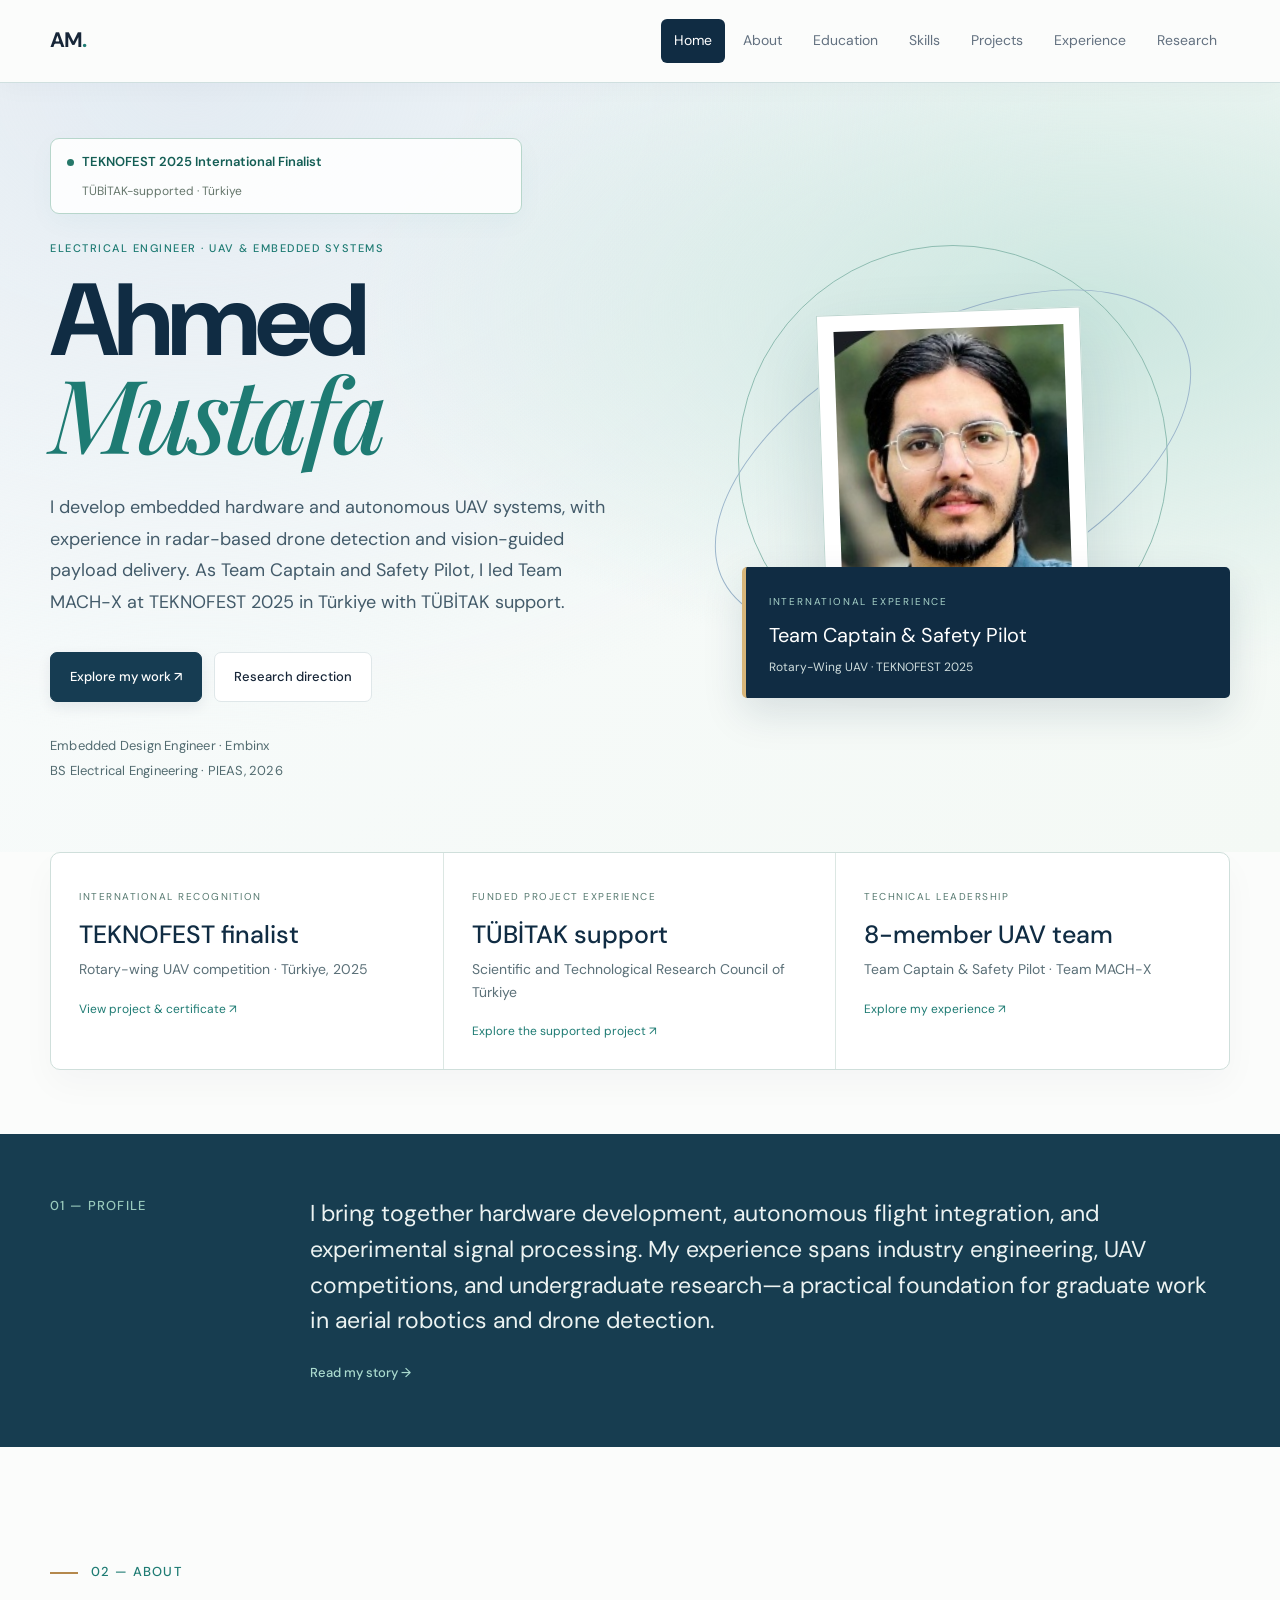
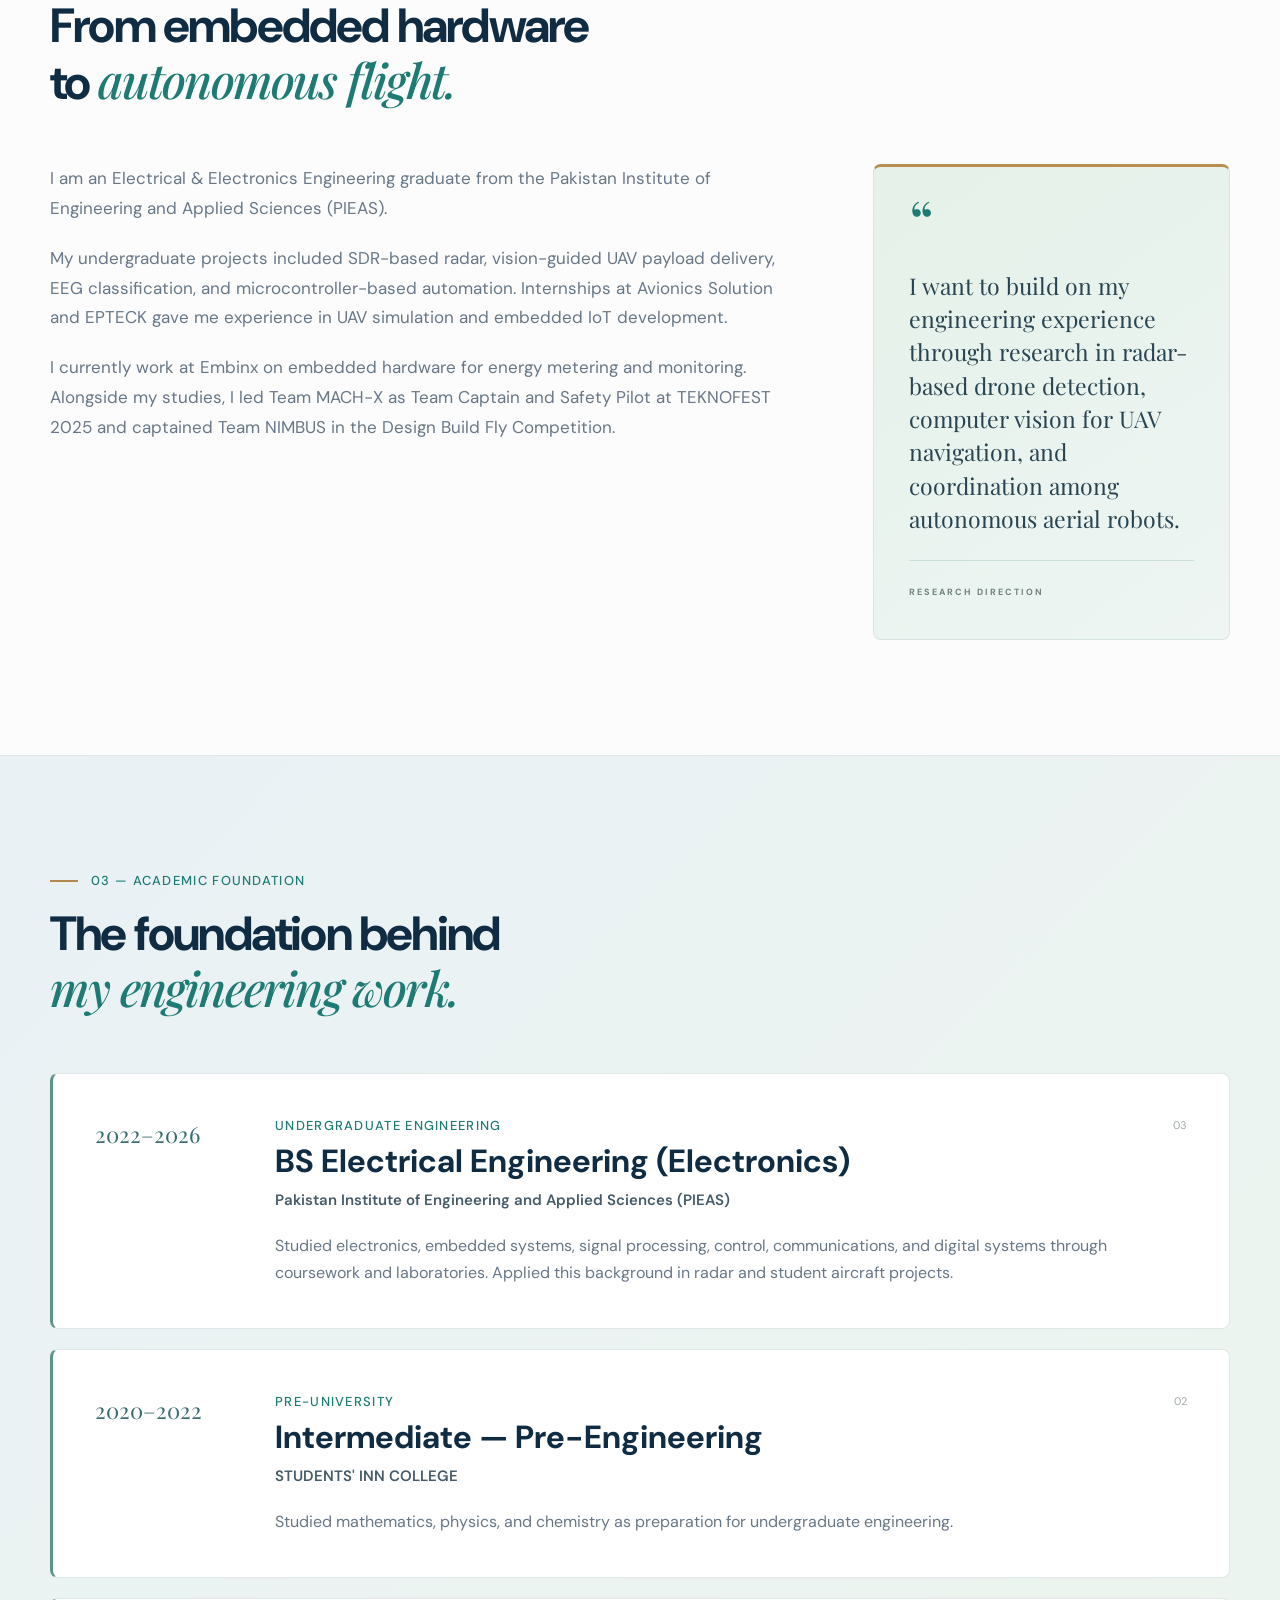
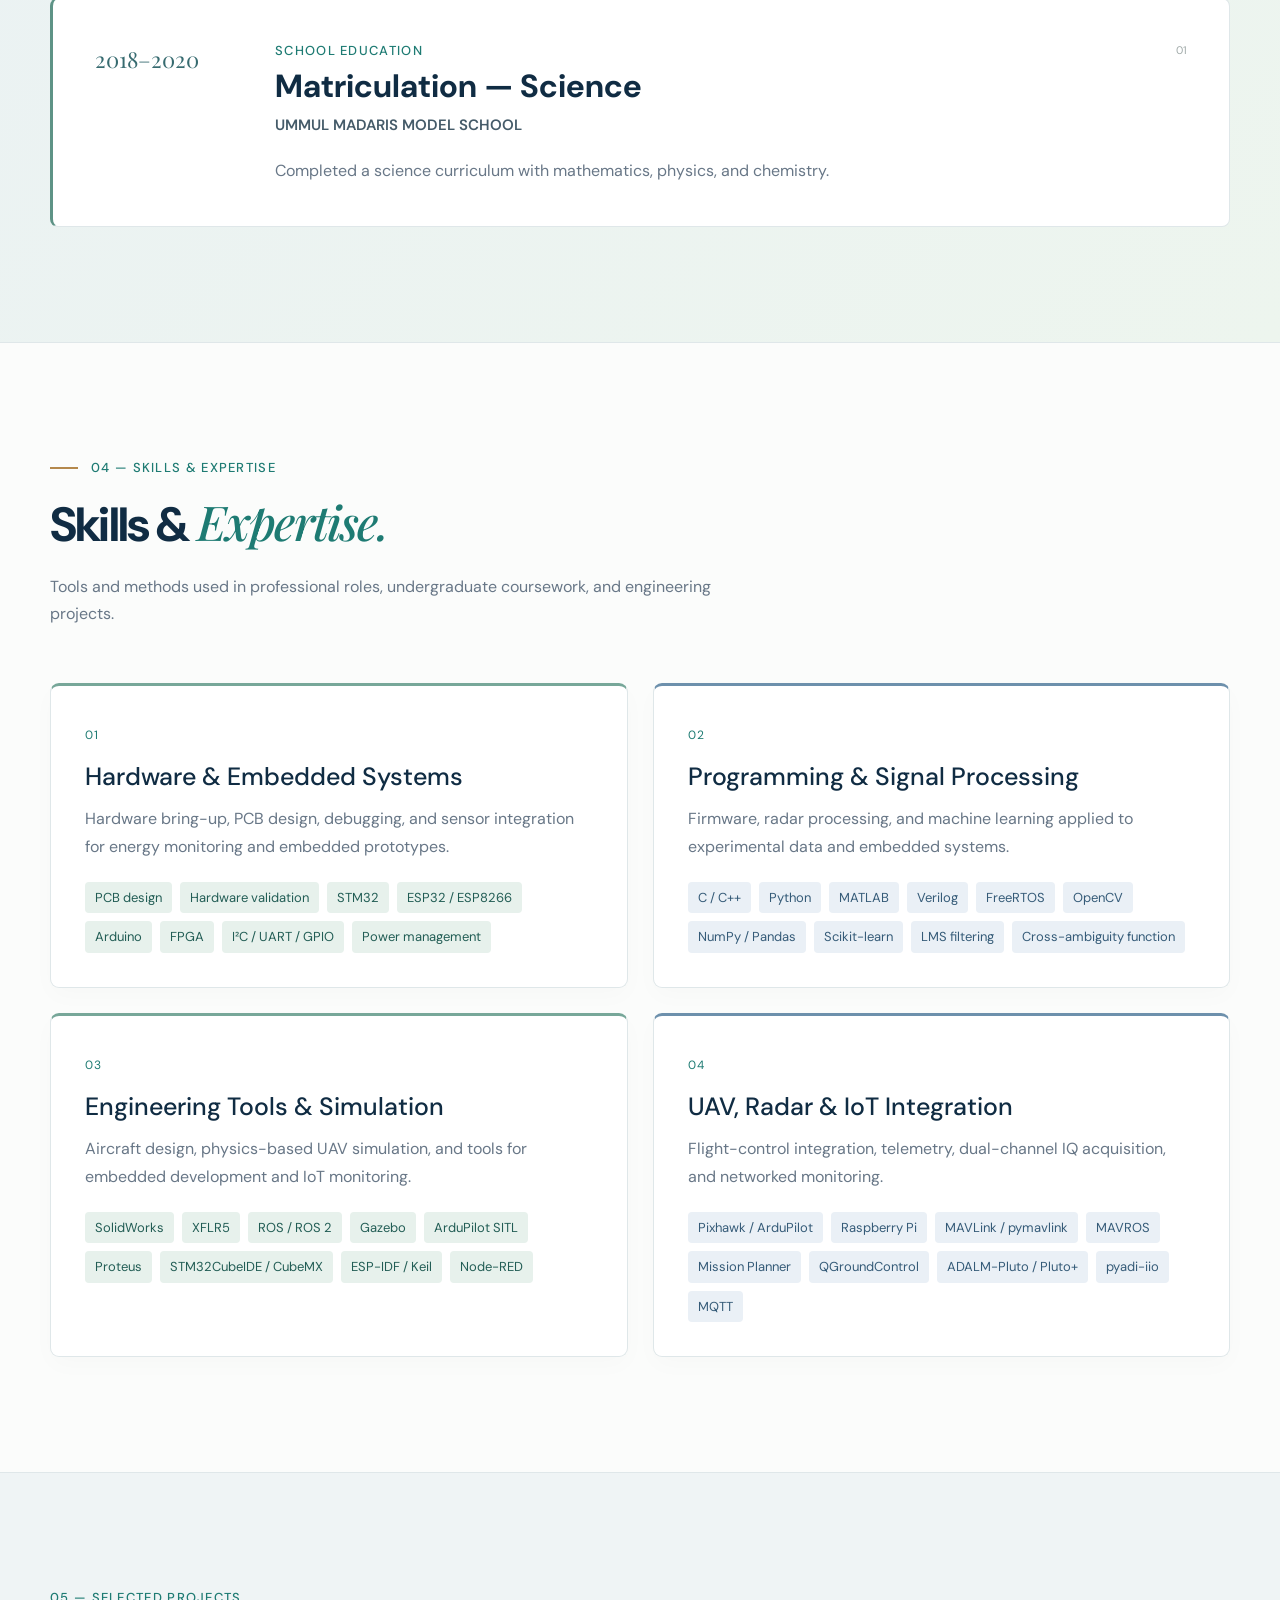
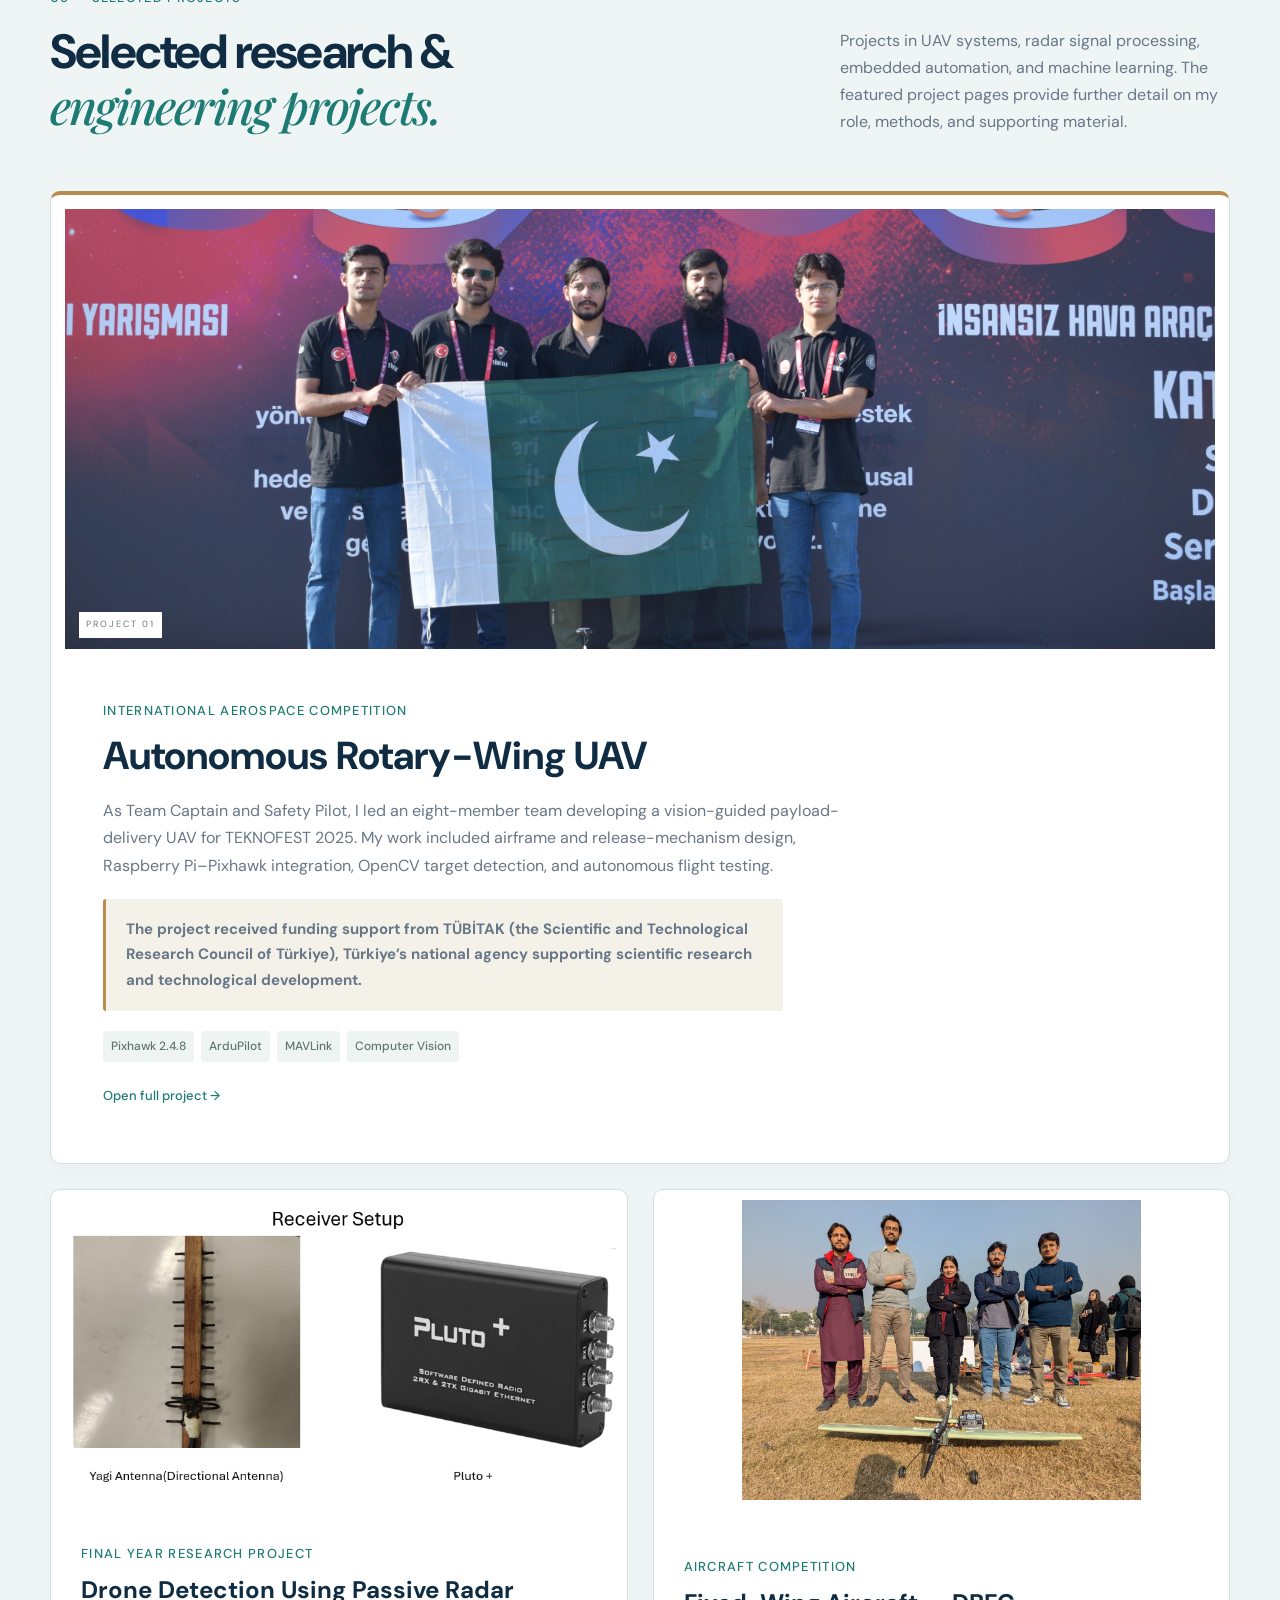
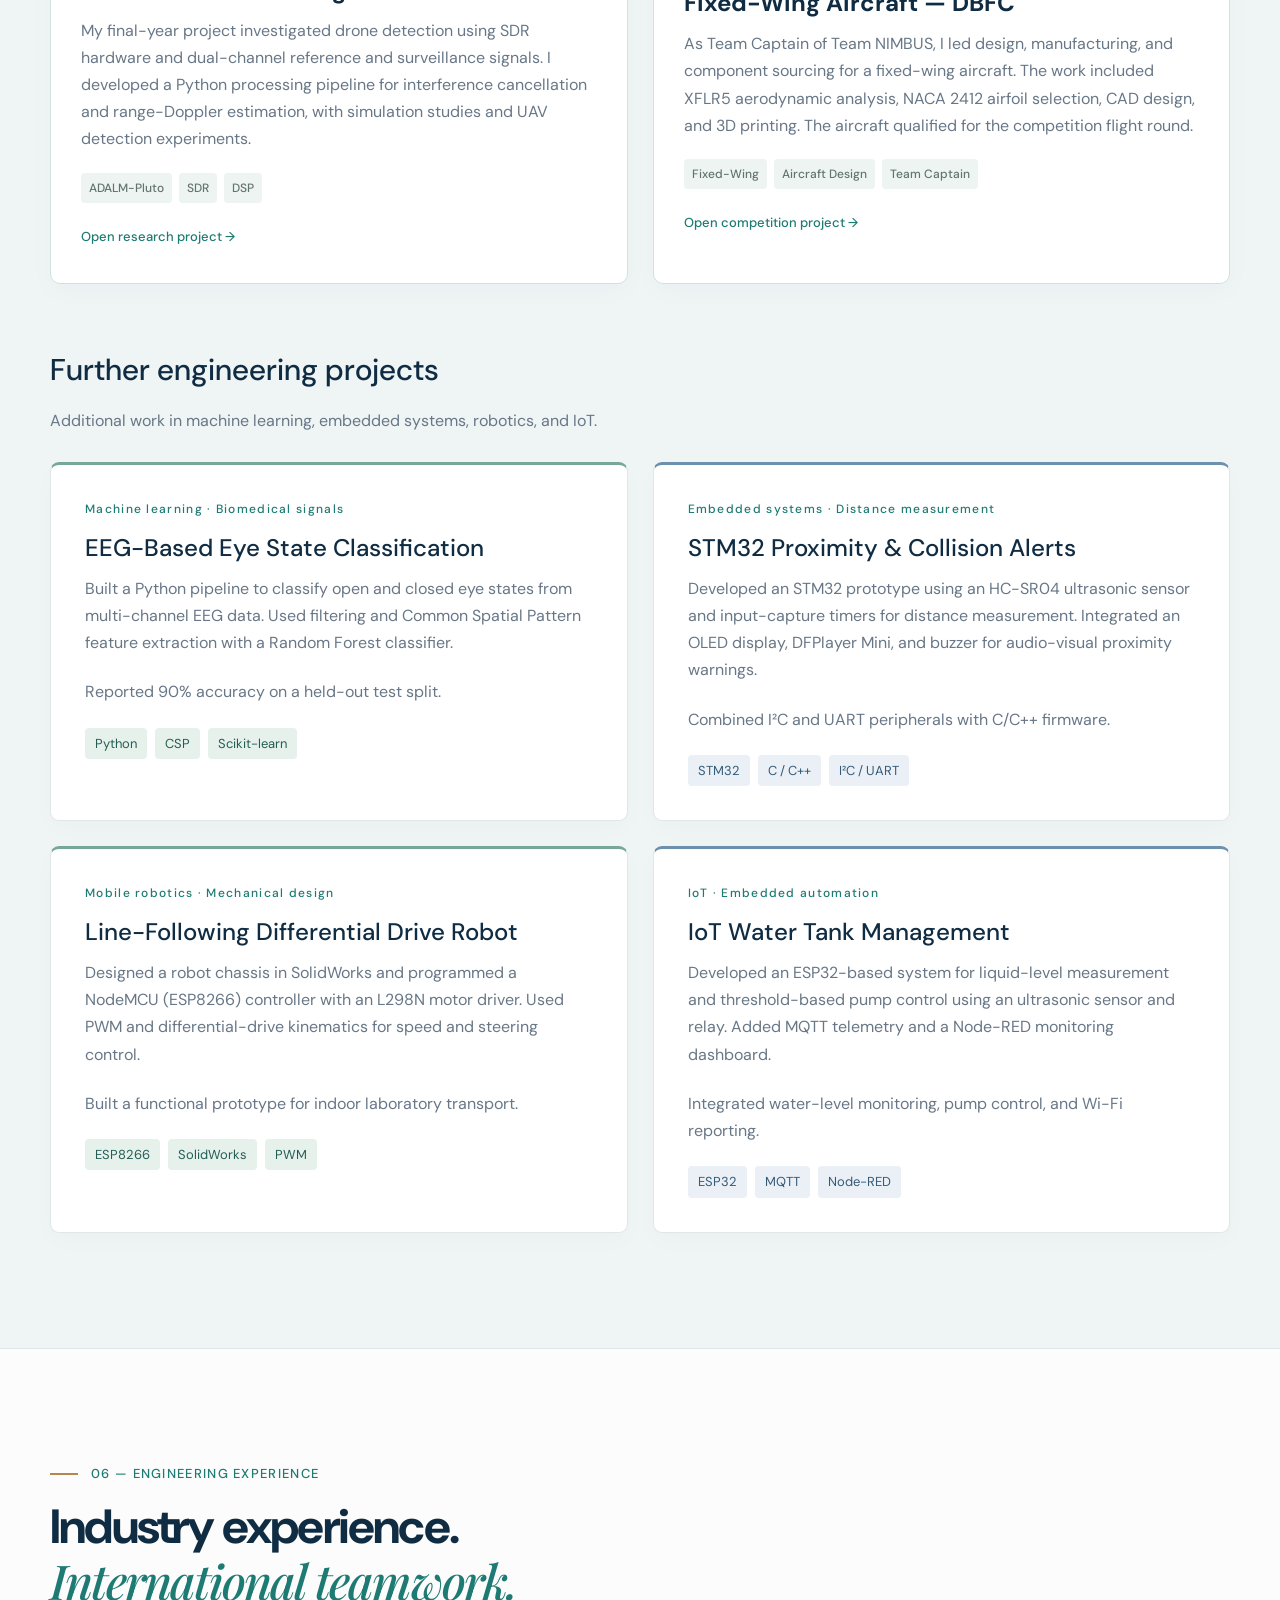
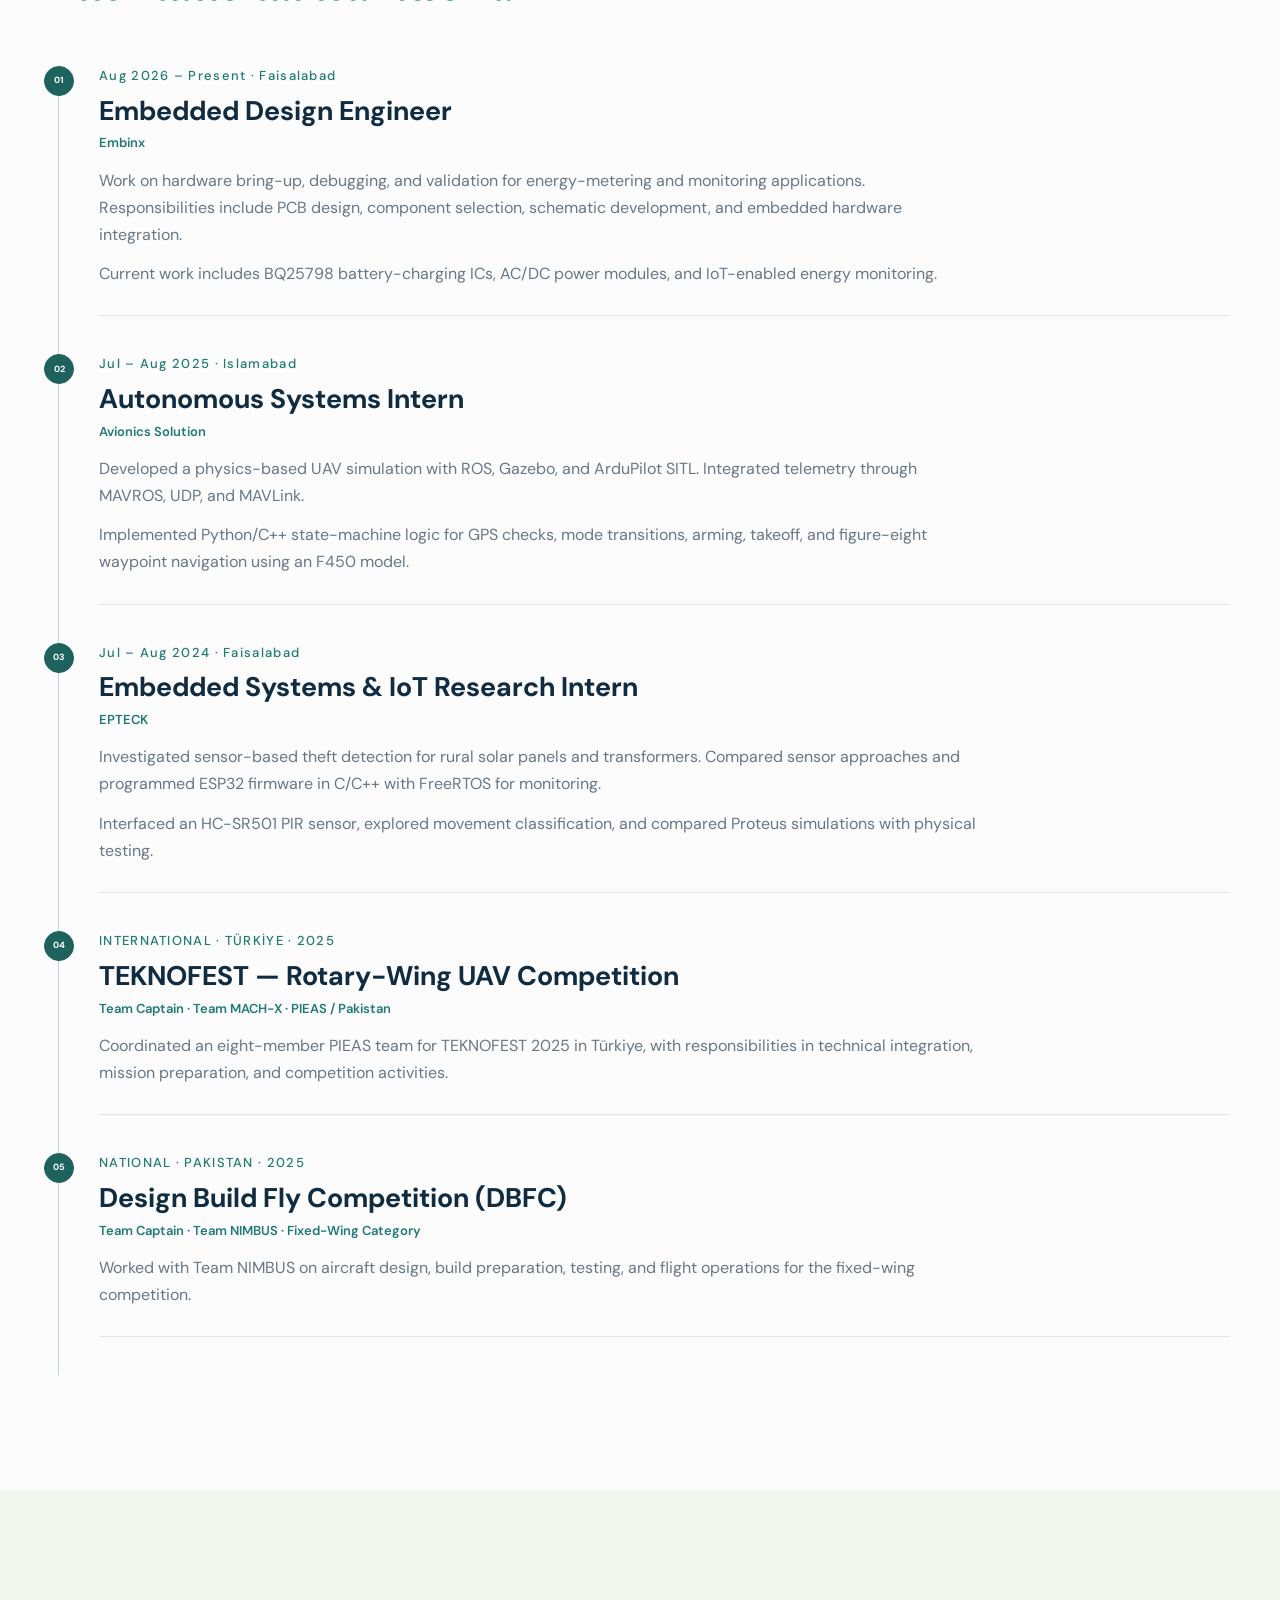
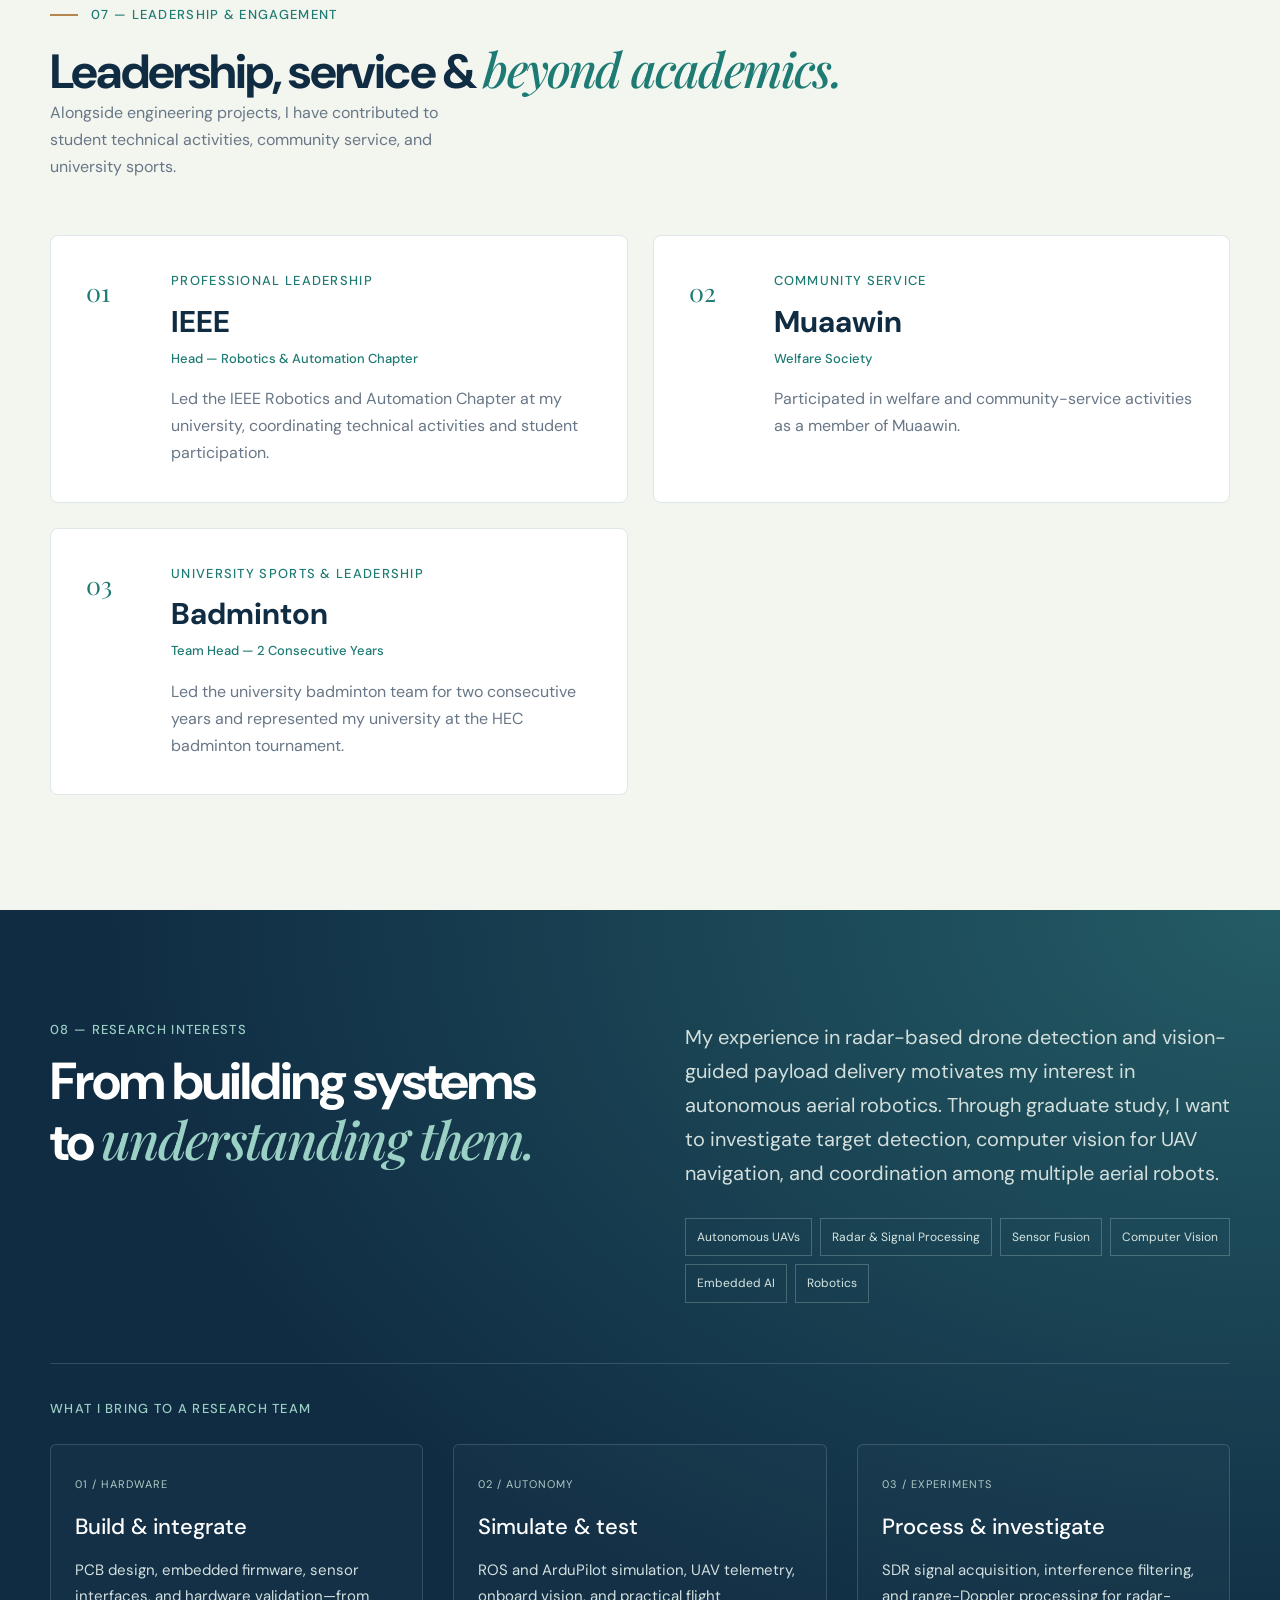
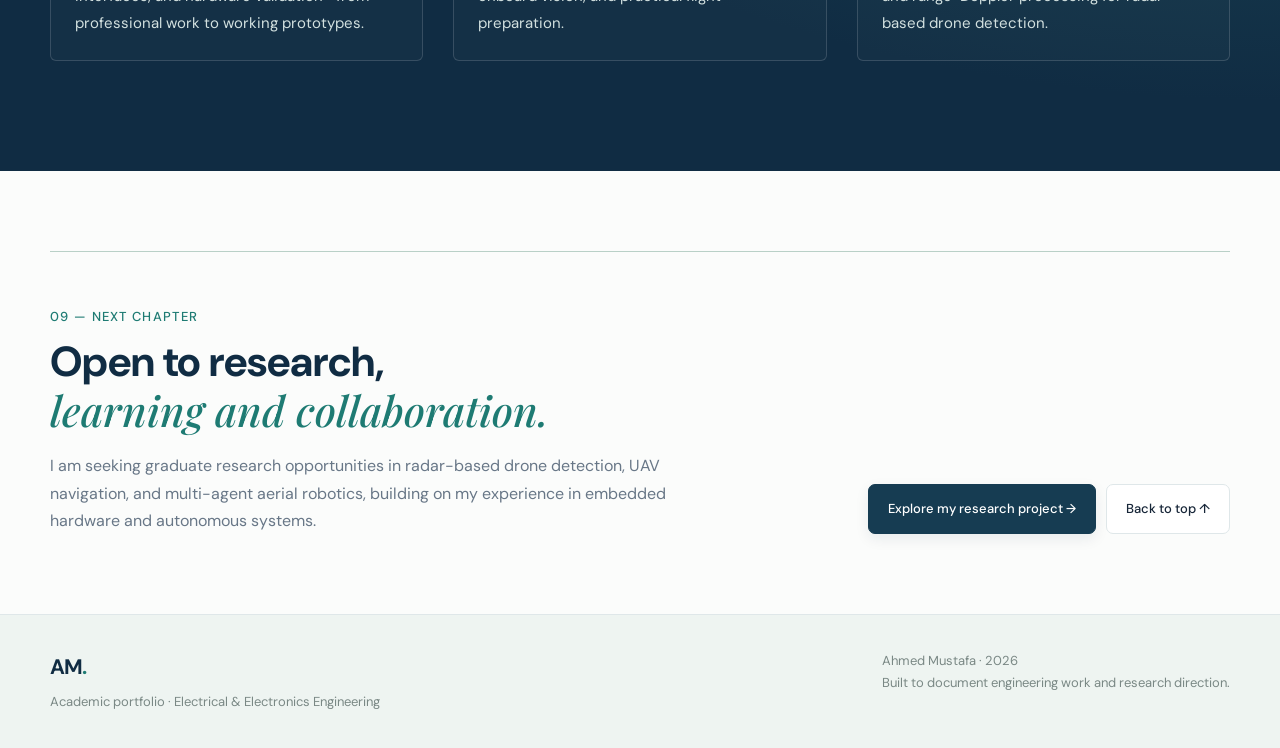
==== commit 2bb5ecec: "Refresh portfolio presentation and highlight funded international UAV experience" ====
--- a/index.html
+++ b/index.html
@@ -8,15 +8,16 @@
 
     <meta
         name="description"
-        content="Ahmed Mustafa — Electrical & Electronics Engineer academic portfolio."
+        content="Ahmed Mustafa — TEKNOFEST 2025 international finalist, Team Captain and Safety Pilot. Embedded hardware, radar-based drone detection, and autonomous UAV engineering."
     >
 
     <title>Ahmed Mustafa | Electrical & Electronics Engineer</title>
 
     <link rel="stylesheet" href="style.css">
+    <link rel="stylesheet" href="presentation.css">
 </head>
 
-<body>
+<body class="portfolio-home">
 
     <header class="site-header">
 
@@ -49,33 +50,32 @@
         <section class="hero container">
 
             <div class="hero-copy">
-
-                <p class="eyebrow">
-                    ELECTRICAL & ELECTRONICS ENGINEER
-                </p>
+<a class="achievement-badge" href="projects/teknofest.html"><span class="badge-dot" aria-hidden="true"></span>TEKNOFEST 2025 International Finalist<span class="badge-support">TÜBİTAK-supported · Türkiye</span></a>
+
+                <p class="eyebrow">ELECTRICAL ENGINEER · UAV &amp; EMBEDDED SYSTEMS</p>
 
                 <h1>
                     Ahmed<br>
                     <em>Mustafa</em>
                 </h1>
 
-               <p class="hero-lead">I am an Electrical &amp; Electronics Engineering graduate from PIEAS and an Embedded Design Engineer at Embinx. My work spans embedded hardware, radar-based drone detection, and UAV navigation. I aim to build on this experience through graduate research in drone detection and autonomous aerial robotics.</p>
+               <p class="hero-lead">I develop embedded hardware and autonomous UAV systems, with experience in radar-based drone detection and vision-guided payload delivery. As Team Captain and Safety Pilot, I led Team MACH-X at TEKNOFEST 2025 in Türkiye with TÜBİTAK support.</p>
 
                 <div class="hero-actions">
 
                     <a class="btn btn-dark" href="#projects">
-                        Explore projects ↗
+                        Explore my work ↗
                     </a>
 
-                    <a class="btn btn-light" href="#about">
-                        About me
+                    <a class="btn btn-light" href="#research">
+                        Research direction
                     </a>
 
                 </div>
 
                 <div class="hero-meta">
-                    <span>Graduated 2026</span>
-                    <span>Pakistan Institute of Engineering and Applied Sciences</span>
+                    <span>Embedded Design Engineer · Embinx</span>
+                    <span>BS Electrical Engineering · PIEAS, 2026</span>
                     
                 </div>
 
@@ -95,7 +95,7 @@
                 </div>
 
                 <div class="orbit orbit-a"></div>
-                <div class="orbit orbit-b"></div>
+                <div class="orbit orbit-b"></div><div class="hero-credential"><span>INTERNATIONAL EXPERIENCE</span><p>Team Captain &amp; Safety Pilot</p><small>Rotary-Wing UAV · TEKNOFEST 2025</small></div>
 
                 
 
@@ -103,7 +103,12 @@
 
         </section>
 
-        <section class="intro-strip">
+        <div class="recognition-grid container" aria-label="Selected experience highlights">
+<a class="recognition-card" href="projects/teknofest.html"><span class="recognition-label">INTERNATIONAL RECOGNITION</span><h2>TEKNOFEST finalist</h2><p>Rotary-wing UAV competition · Türkiye, 2025</p><span class="recognition-link">View project &amp; certificate ↗</span></a>
+<a class="recognition-card" href="projects/teknofest.html"><span class="recognition-label">FUNDED PROJECT EXPERIENCE</span><h2>TÜBİTAK support</h2><p>Scientific and Technological Research Council of Türkiye</p><span class="recognition-link">Explore the supported project ↗</span></a>
+<a class="recognition-card" href="#experience"><span class="recognition-label">TECHNICAL LEADERSHIP</span><h2>8-member UAV team</h2><p>Team Captain &amp; Safety Pilot · Team MACH-X</p><span class="recognition-link">Explore my experience ↗</span></a>
+</div>
+<section class="intro-strip">
 
             <div class="container intro-grid">
 
@@ -113,7 +118,7 @@
 
                 <div>
 
-                    <p class="statement">My experience connects embedded hardware with radar signal processing and autonomous flight. Across industry roles and undergraduate projects, I have worked on PCB development, UAV simulation, sensor integration, and experimental radar processing.</p>
+                    <p class="statement">I bring together hardware development, autonomous flight integration, and experimental signal processing. My experience spans industry engineering, UAV competitions, and undergraduate research—a practical foundation for graduate work in aerial robotics and drone detection.</p>
 
                     <a class="arrow-link" href="#about">
                         Read my story →
@@ -131,7 +136,7 @@
 
                 <p class="section-kicker">02 — ABOUT</p>
 
-               <h2>An engineering background<br><em>built through projects.</em></h2>
+               <h2>From embedded hardware<br>to <em>autonomous flight.</em></h2>
 
             </div>
 
@@ -178,10 +183,7 @@
         <div class="section-head">
             <p class="section-kicker">03 — ACADEMIC FOUNDATION</p>
 
-            <h2>
-                From fundamentals to
-                <em>engineering.</em>
-            </h2>
+            <h2>The foundation behind<br><em>my engineering work.</em></h2>
         </div>
 
         <div class="education">
@@ -449,10 +451,7 @@
                     06 — ENGINEERING EXPERIENCE
                 </p>
 
-                <h2>
-                    Engineering beyond<br>
-                    <em>the classroom.</em>
-                </h2>
+                <h2>Industry experience.<br><em>International teamwork.</em></h2>
 
             </div>
 
@@ -655,7 +654,11 @@
 
             </div>
 
-        </section>
+        <div class="container"><div class="research-contributions"><p class="section-kicker">WHAT I BRING TO A RESEARCH TEAM</p><div class="contribution-grid">
+<article><span>01 / HARDWARE</span><h3>Build &amp; integrate</h3><p>PCB design, embedded firmware, sensor interfaces, and hardware validation—from professional work to working prototypes.</p></article>
+<article><span>02 / AUTONOMY</span><h3>Simulate &amp; test</h3><p>ROS and ArduPilot simulation, UAV telemetry, onboard vision, and practical flight preparation.</p></article>
+<article><span>03 / EXPERIMENTS</span><h3>Process &amp; investigate</h3><p>SDR signal acquisition, interference filtering, and range-Doppler processing for radar-based drone detection.</p></article>
+</div></div></div></section>
 
         <section class="section container contact-section">
 
--- a/presentation.css
+++ b/presentation.css
@@ -0,0 +1,97 @@
+/* A richer presentation of the existing navy, teal and editorial typography. */
+.portfolio-home { --accent-gold: #a66b20; background: #fbfcfb; }
+.portfolio-home .site-header { background: rgba(251,252,251,.97); border-bottom-color: #cfdfdf; box-shadow: 0 4px 25px #102c4308; }
+.portfolio-home .nav { min-height: 82px; }
+.portfolio-home .nav-links { gap: 5px; }
+.portfolio-home .nav-links a { padding: 10px 13px; border: 0; border-radius: 6px; font-size: 14px; transition: background .2s, color .2s; }
+.portfolio-home .nav-links a:hover { background: #e6f1ed; color: #155d57; }
+.portfolio-home .nav-links a[aria-current] { color: #fff; background: var(--navy); }
+.portfolio-home .hero { position: relative; isolation: isolate; gap: 48px; min-height: 760px; padding-top: 55px; padding-bottom: 70px; }
+.portfolio-home .hero::before { content: ''; position: absolute; z-index: -1; inset: 0 calc((1180px - 100vw) / 2); background: radial-gradient(ellipse at 85% 30%, #cbe6df 0, transparent 48%), radial-gradient(ellipse at 15% 0%, #e3ebf2 0, transparent 60%), linear-gradient(130deg,#f8fbfc,#f4f9f5); pointer-events: none; }
+.achievement-badge { display: inline-flex; align-items: center; flex-wrap: wrap; gap: 8px; padding: 12px 16px; margin-bottom: 26px; border: 1px solid #b7d6cb; border-radius: 9px; background: #ffffffdf; color: #145e55; font-size: 13px; font-weight: 600; box-shadow: 0 8px 26px #1e7b730a; }
+.badge-dot { width: 7px; height: 7px; flex: 0 0 7px; border-radius: 50%; background: #267869; }
+.badge-support { display: block; flex-basis: 100%; margin-left: 15px; color: #65766b; font-size: 12px; font-weight: 400; }
+.portfolio-home .hero .eyebrow { font-size: 11px; letter-spacing: 1.5px; }
+.portfolio-home .hero h1 { font-size: clamp(68px,8vw,108px); margin-top: 16px; }
+.portfolio-home .hero-lead { font-size: 18px; max-width: 53ch; line-height: 1.75; color: #435b6a; }
+.portfolio-home .hero-meta { display: grid; gap: 4px; letter-spacing: .2px; text-transform: none; font-size: 13px; color: #526b70; }
+.portfolio-home .hero-frame { padding: 16px; background: #fff; transform: rotate(-2deg); box-shadow: 0 30px 70px #143c4926; border-color: #bed6d0; }
+.portfolio-home .hero-frame img { min-width: 230px; }
+.portfolio-home .orbit-a { border-color: #8fbdb2; }
+.portfolio-home .orbit-b { border-color: #9bb5cb; }
+.hero-credential { position: absolute; bottom: 12px; left: 12%; right: 0; background: var(--navy); border-left: 4px solid #d7b579; color: white; padding: 19px 23px; z-index: 3; box-shadow: 0 15px 40px #102c4321; border-radius: 5px; }
+.hero-credential > span { font-size: 10px; letter-spacing: 1.8px; color: #a7d2c8; }
+.hero-credential p { font-size: 20px; margin-top: 5px; }
+.hero-credential small { font-size: 12px; color: #cfdddd; }
+.portfolio-home .btn-dark { background: #163c52; border-color: #163c52; box-shadow: 0 5px 14px #102c4314; }
+.recognition-grid { display: grid; grid-template-columns: repeat(3,minmax(0,1fr)); gap: 0; margin-top: 0; margin-bottom: 64px; background: #fff; border: 1px solid #cfdfdb; border-radius: 10px; overflow: hidden; box-shadow: 0 15px 35px #102c4308; }
+.recognition-card { display: block; padding: 28px; border-right: 1px solid #dce7e3; transition: background .2s; }
+.recognition-card:last-child { border: 0; }
+.recognition-card:hover { background: #f0f7f3; }
+.recognition-label { font-size: 10px; letter-spacing: 1.5px; color: #567970; }
+.recognition-card h2 { font-size: 25px; font-weight: 500; margin: 12px 0 8px; color: var(--navy); line-height: 1.2; }
+.recognition-card p { font-size: 14px; color: #5b7078; line-height: 1.6; }
+.recognition-link { display: block; margin-top: 18px; font-size: 12px; color: var(--teal); }
+.portfolio-home .intro-strip { background: #173d50; color: #f4f8f6; border: 0; }
+.portfolio-home .intro-strip .section-kicker { color: #99cabc; }
+.portfolio-home .intro-strip .statement { color: #ecf3f2; font-size: 23px; }
+.portfolio-home .intro-strip .arrow-link { color: #aadace; }
+.portfolio-home .section-head > .section-kicker { display: flex; align-items: center; gap: 13px; }
+.portfolio-home .section-head > .section-kicker::before { content: ''; width: 28px; height: 2px; background: #b4884c; flex-shrink: 0; }
+.portfolio-home .section-head h2 { margin-top: 16px; }
+.portfolio-home .quote-card { background: linear-gradient(145deg,#e5f1e9,#eef5f3); border-top: 3px solid #b98c50; border-radius: 8px; }
+.portfolio-home #education { background: linear-gradient(135deg,#eaf1f5,#edf5ee); }
+.portfolio-home .education { border-radius: 8px; border-left: 3px solid #5e9386; }
+.portfolio-home .edu-year { color: #376b70; }
+.portfolio-home .skill-card { border-radius: 9px; box-shadow: 0 8px 25px #102c4305; border-top: 3px solid #77a799; transition: transform .2s, box-shadow .2s; }
+.portfolio-home .skill-card:nth-child(2n) { border-top-color: #6d90ac; }
+.portfolio-home .skill-card:hover { transform: translateY(-3px); box-shadow: 0 12px 30px #102c4310; }
+.portfolio-home .skill-tags li { border: 0; background: #e7f1ec; color: #225d55; }
+.portfolio-home .skill-card:nth-child(2n) .skill-tags li { background: #eaf0f6; color: #355b78; }
+.portfolio-home #projects { background: #eff4f5; }
+.portfolio-home .project-feature-stacked, .portfolio-home .project-small { border-radius: 10px; overflow: hidden; border-color: #d3e0e2; box-shadow: 0 8px 28px #102c4306; }
+.portfolio-home .project-feature-stacked { border-top: 4px solid #b88b4f; }
+.portfolio-home .project-info { padding-top: 36px; }
+.portfolio-home .project-info > p:has(strong) { padding: 18px 20px; background: #f4f1e9; border-left: 3px solid #b88b4f; border-radius: 3px; margin-top: 20px; font-size: 15px; }
+.portfolio-home .timeline { border-color: #bfd4d4; }
+.portfolio-home .timeline-number { background: #1e625e; color: #fff; border-color: #1e625e; }
+.portfolio-home .timeline-body { border-bottom: 1px solid #dce7e3; padding-bottom: 28px; }
+.portfolio-home .timeline-item { padding-bottom: 38px; }
+.portfolio-home #leadership { background: #f3f5ef; }
+.portfolio-home .engagement-card { border-radius: 8px; }
+.portfolio-home .research-banner { background: radial-gradient(ellipse at 100% 0,#245c65,transparent 65%),#102c43; }
+.research-contributions { border-top: 1px solid #ffffff26; margin-top: 60px; padding-top: 35px; }
+.contribution-grid { display: grid; grid-template-columns: repeat(3,minmax(0,1fr)); gap: 30px; margin-top: 24px; }
+.contribution-grid article { padding: 24px; border: 1px solid #ffffff26; border-radius: 6px; background: #ffffff05; }
+.contribution-grid span { color: #afc9c4; font-size: 11px; letter-spacing: 1px; }
+.contribution-grid h3 { font-size: 22px; font-weight: 500; margin: 12px 0; color: #fff; }
+.contribution-grid p { font-size: 15px; color: #d2e0df; line-height: 1.75; }
+.portfolio-home .contact-box { border-top-color: #b9d0c7; }
+@media (max-width: 1236px) { .portfolio-home .hero::before { left: -28px; right: -28px; } }
+@media (max-width: 900px) {
+  .portfolio-home .nav-links { padding: 12px 22px; top: 82px; box-shadow: 0 12px 24px #102c430a; }
+  .portfolio-home .nav-links a { padding: 10px 14px; }
+  .portfolio-home .hero { gap: 28px; }
+  .portfolio-home .hero-copy { max-width: 660px; }
+  .portfolio-home .hero-visual { max-width: 540px; width: 100%; margin: auto; min-height: 470px; }
+  .recognition-grid { grid-template-columns: 1fr; }
+  .recognition-card { border-right: 0; border-bottom: 1px solid #dce7e3; }
+  .contribution-grid { grid-template-columns: 1fr; gap: 16px; }
+}
+@media (max-width: 600px) {
+  .portfolio-home .hero { padding-top: 32px; }
+  .portfolio-home .hero::before { left: -18px; right: -18px; }
+  .achievement-badge { font-size: 12px; padding: 11px 12px; }
+  .portfolio-home .hero h1 { font-size: clamp(60px,19vw,80px); }
+  .portfolio-home .hero-lead { font-size: 17px; }
+  .portfolio-home .hero-visual { min-height: 420px; }
+  .portfolio-home .hero-frame { max-width: 76%; }
+  .portfolio-home .hero-frame img { min-width: 0; width: 100%; }
+  .hero-credential { left: 5%; right: 0; bottom: 0; padding: 16px; }
+  .hero-credential p { font-size: 18px; }
+  .recognition-grid { margin-bottom: 40px; }
+  .portfolio-home .intro-strip .statement { font-size: 20px; }
+  .portfolio-home .project-info > p:has(strong) { padding: 15px; }
+}
+@media (prefers-reduced-motion: reduce) { .portfolio-home *, .portfolio-home *::before { scroll-behavior: auto; transition: none; } }
+.portfolio-home { overflow-x: clip; }
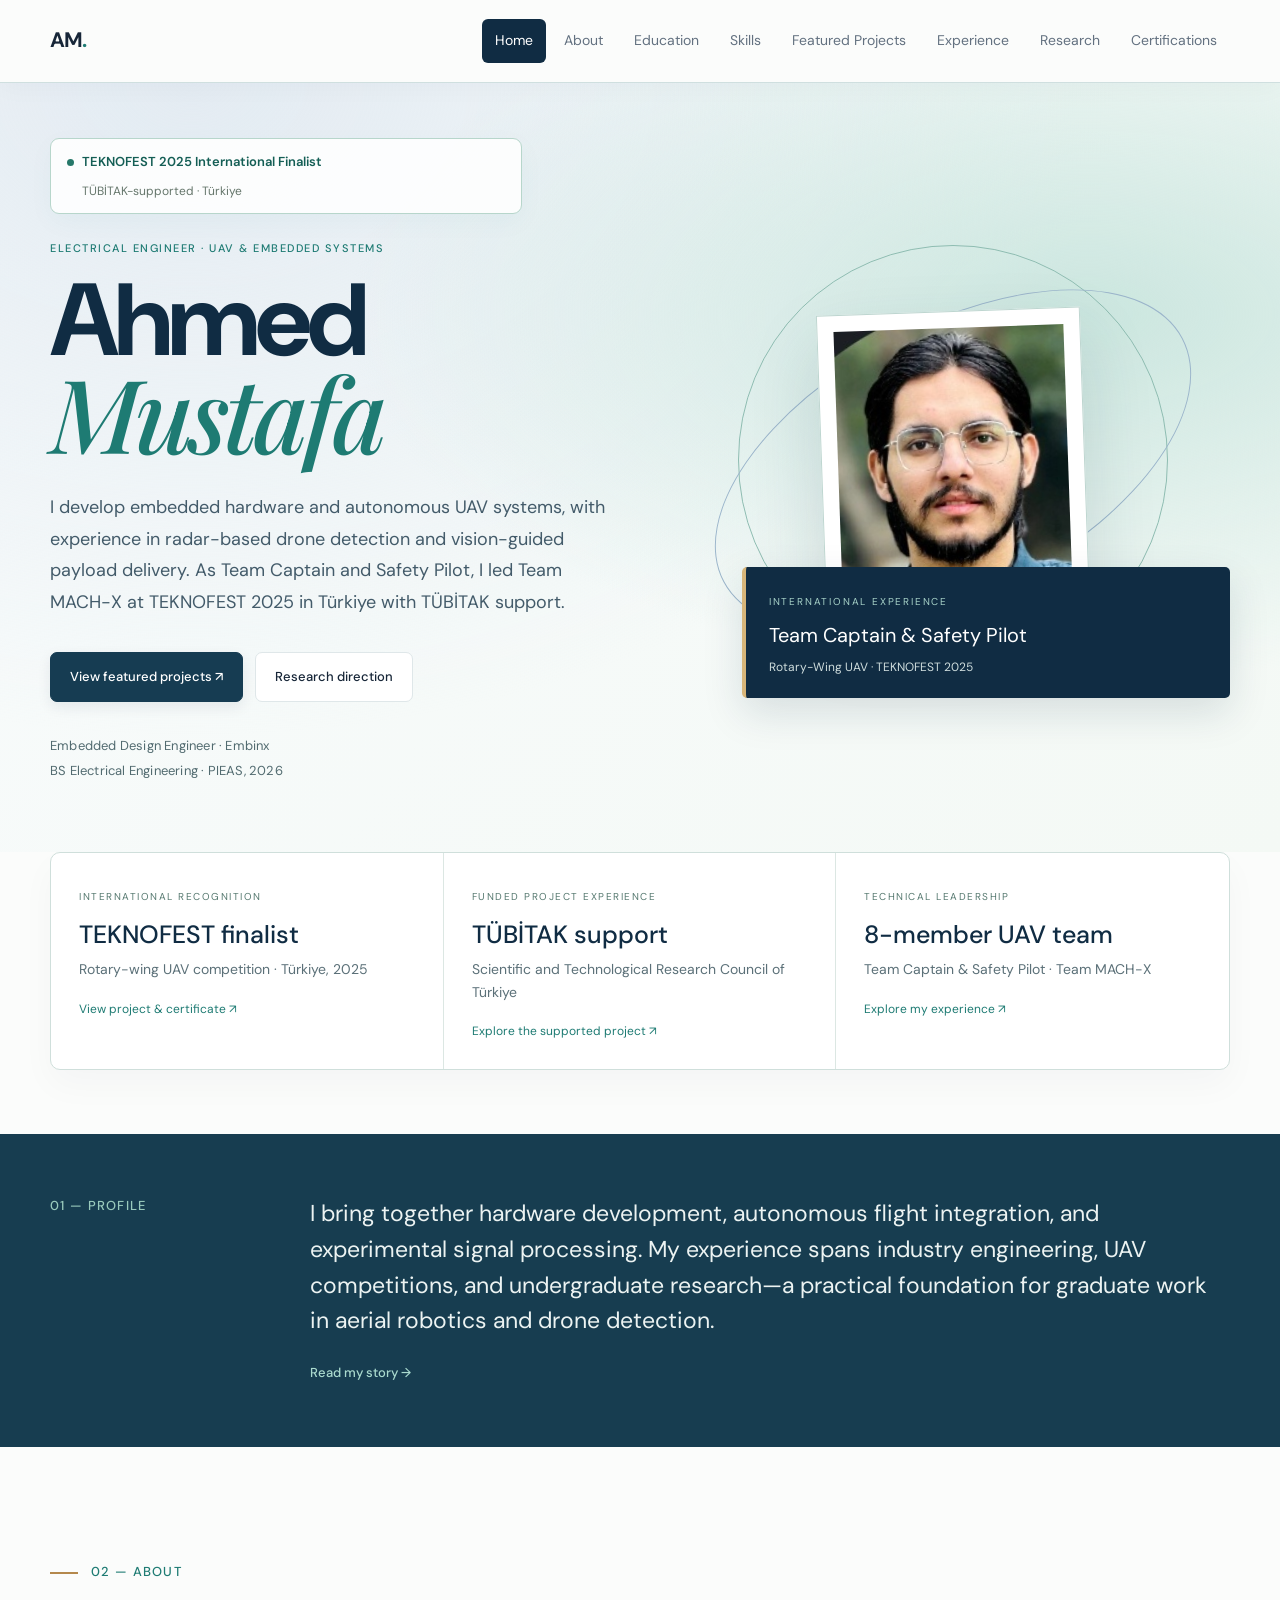
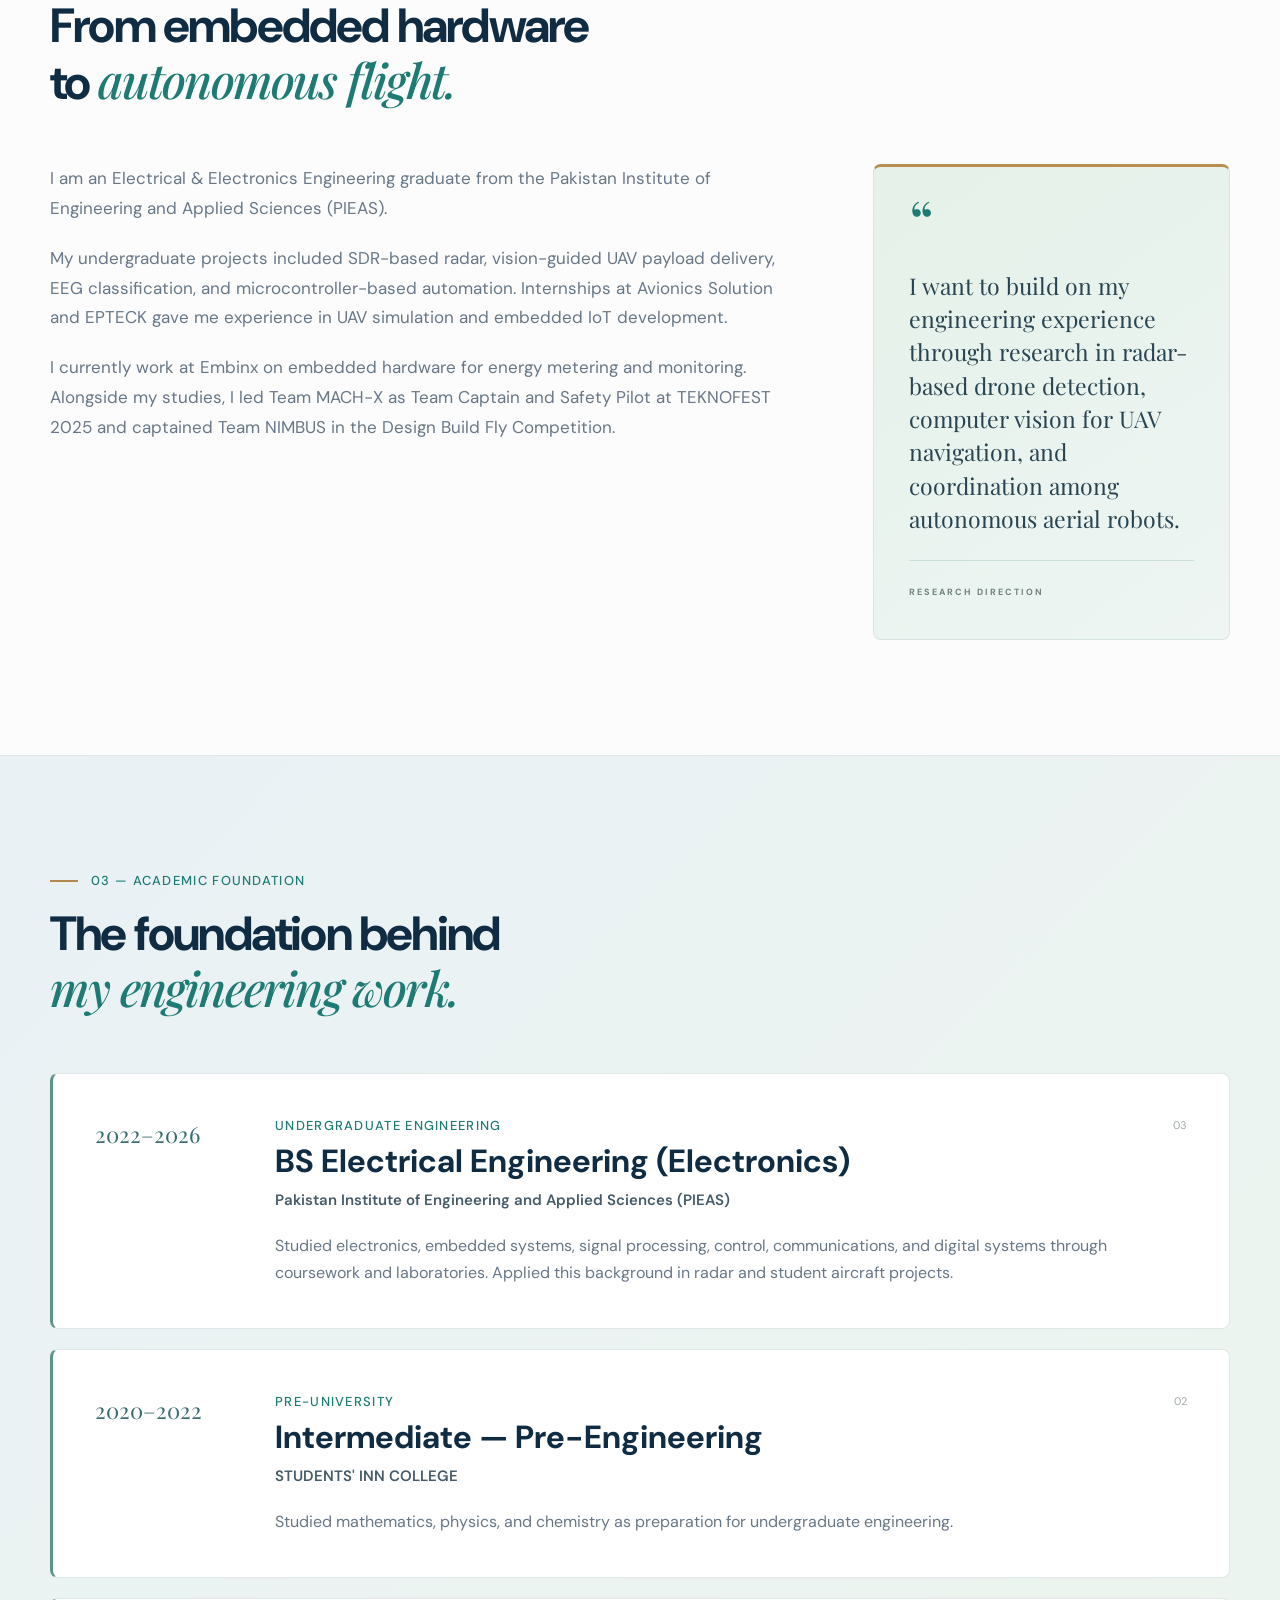
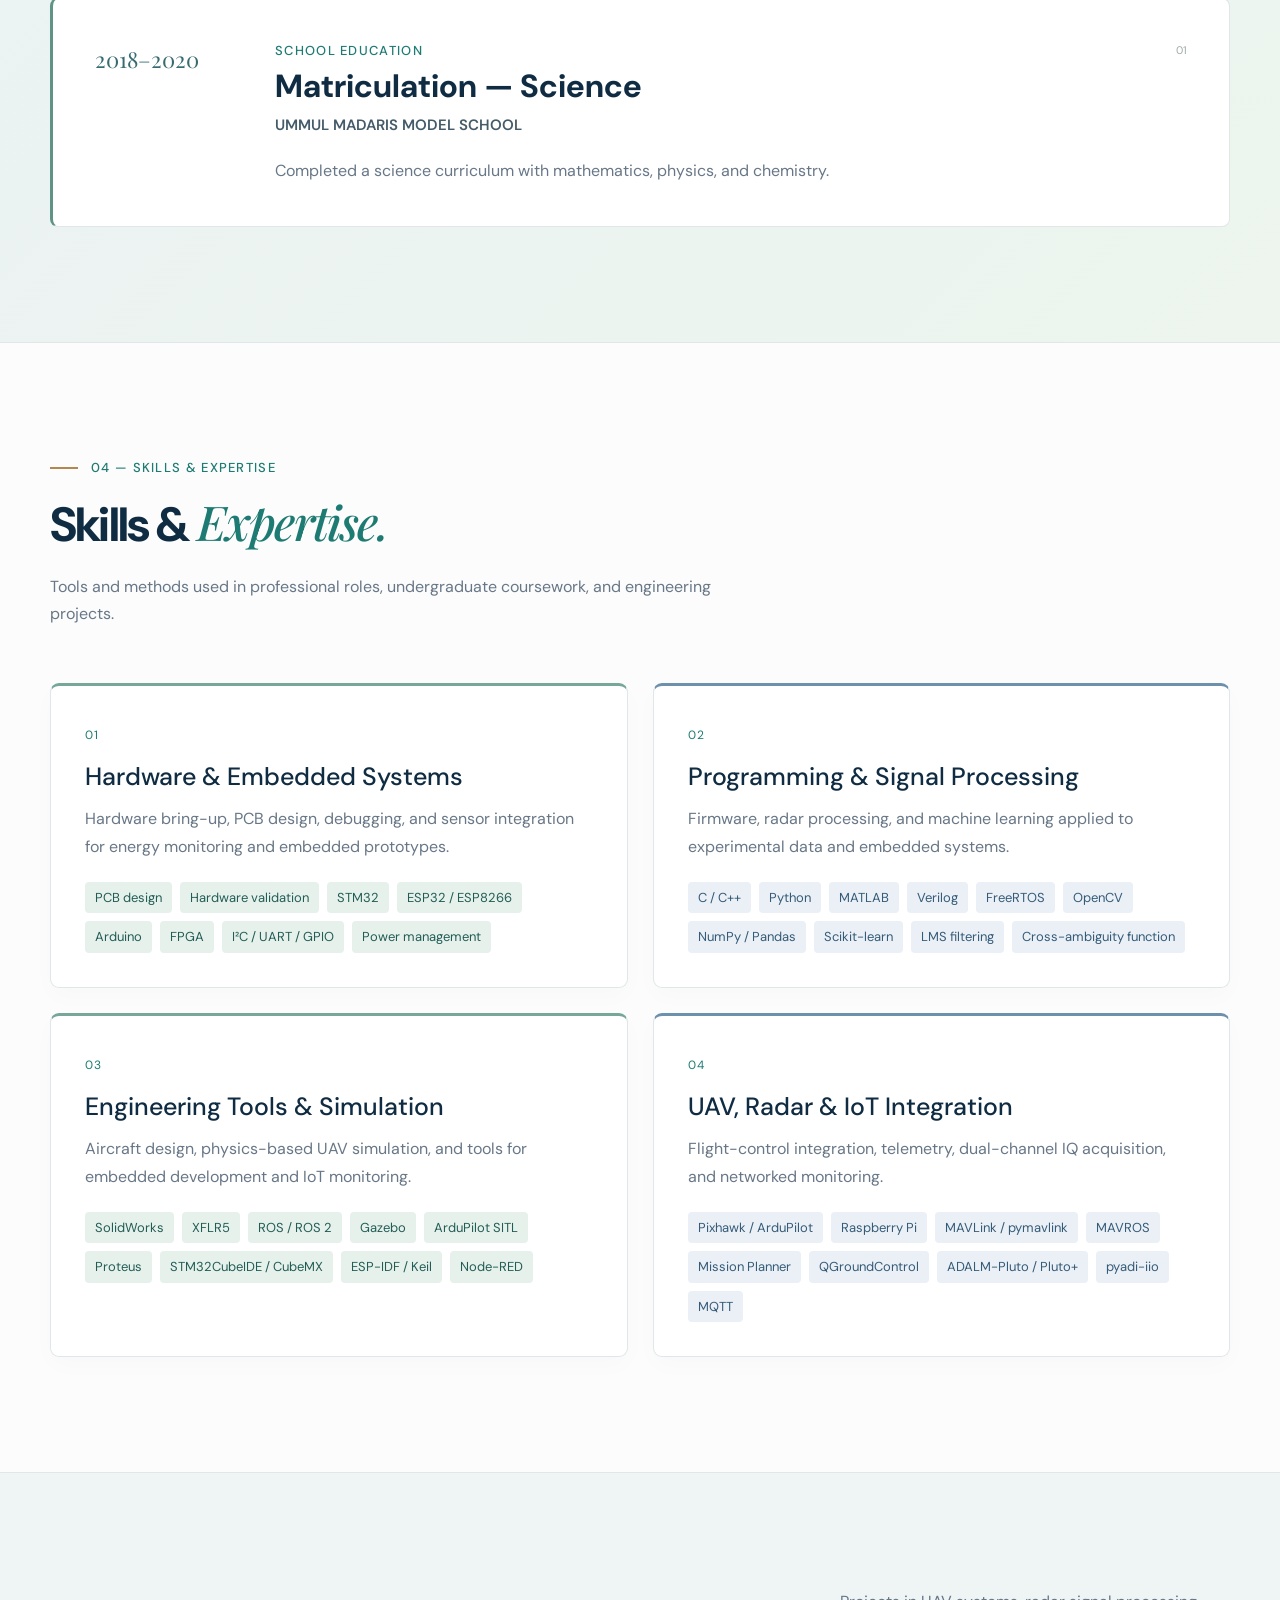
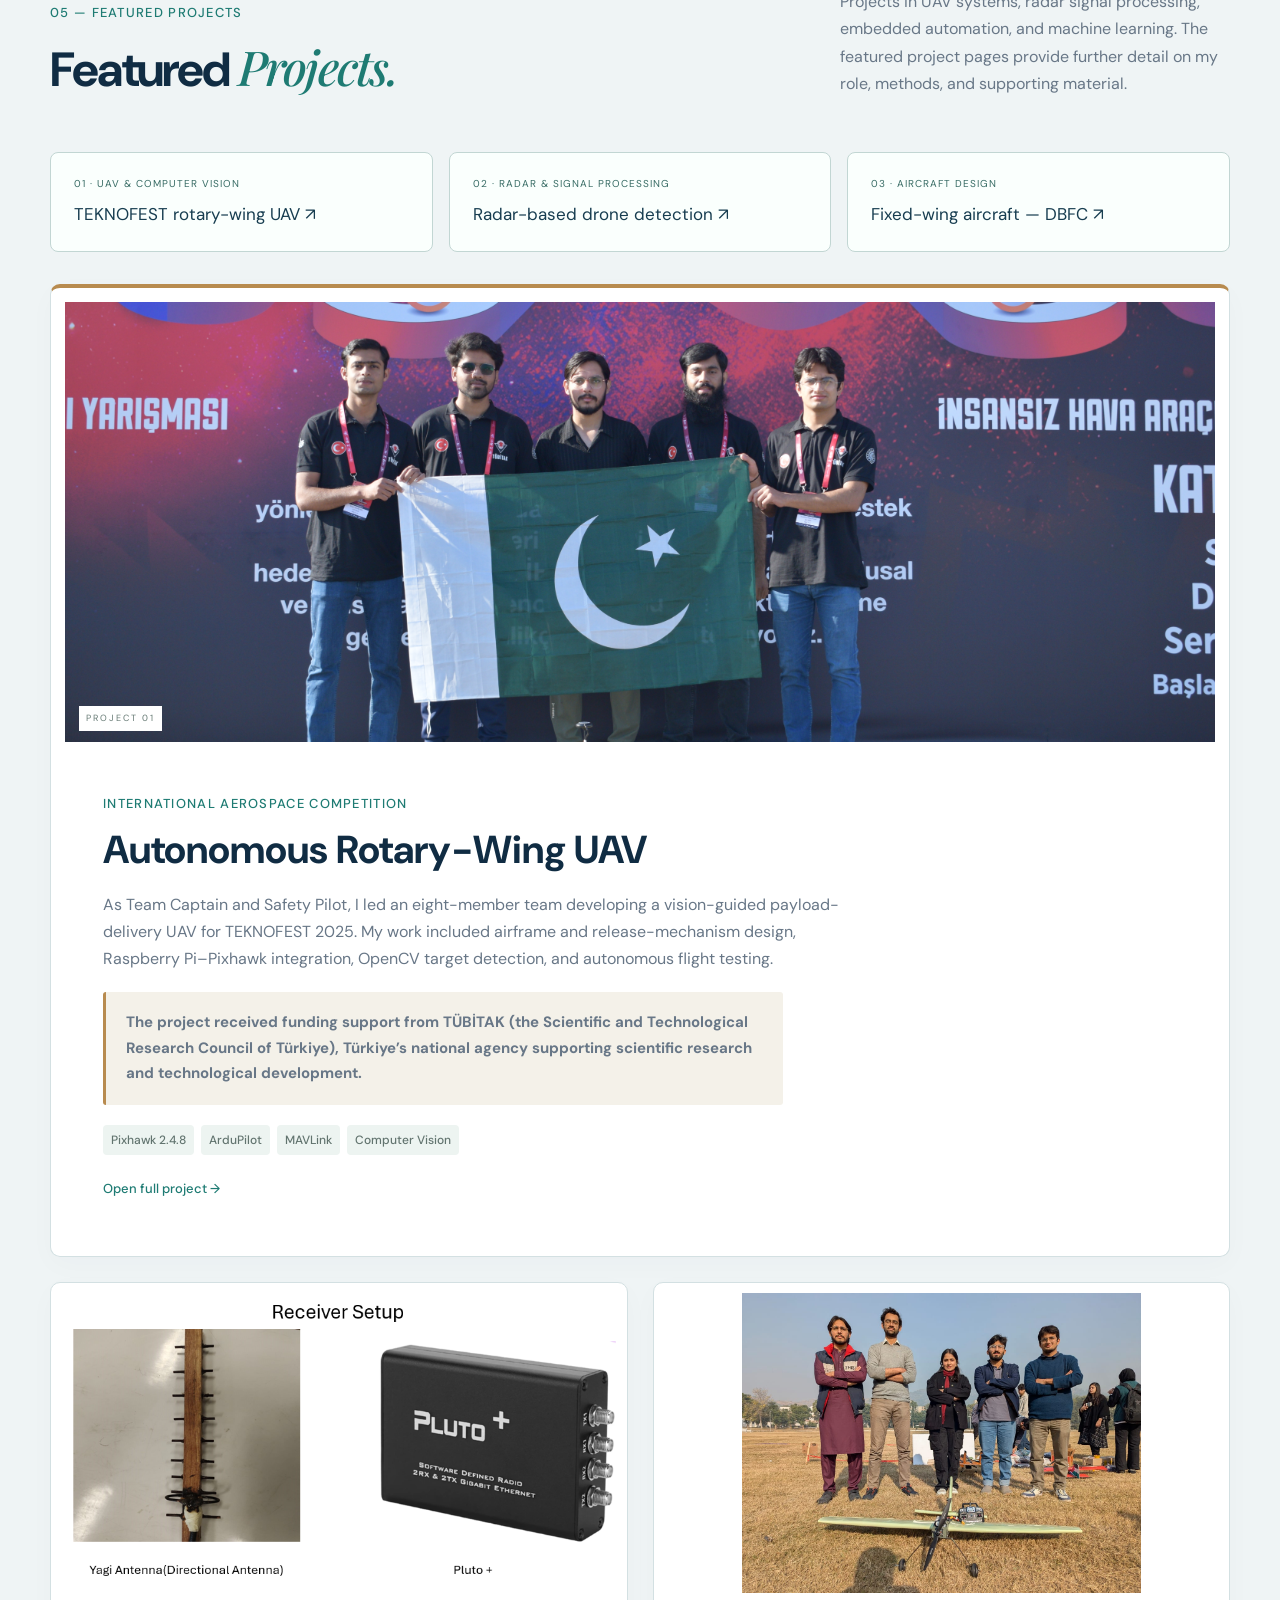
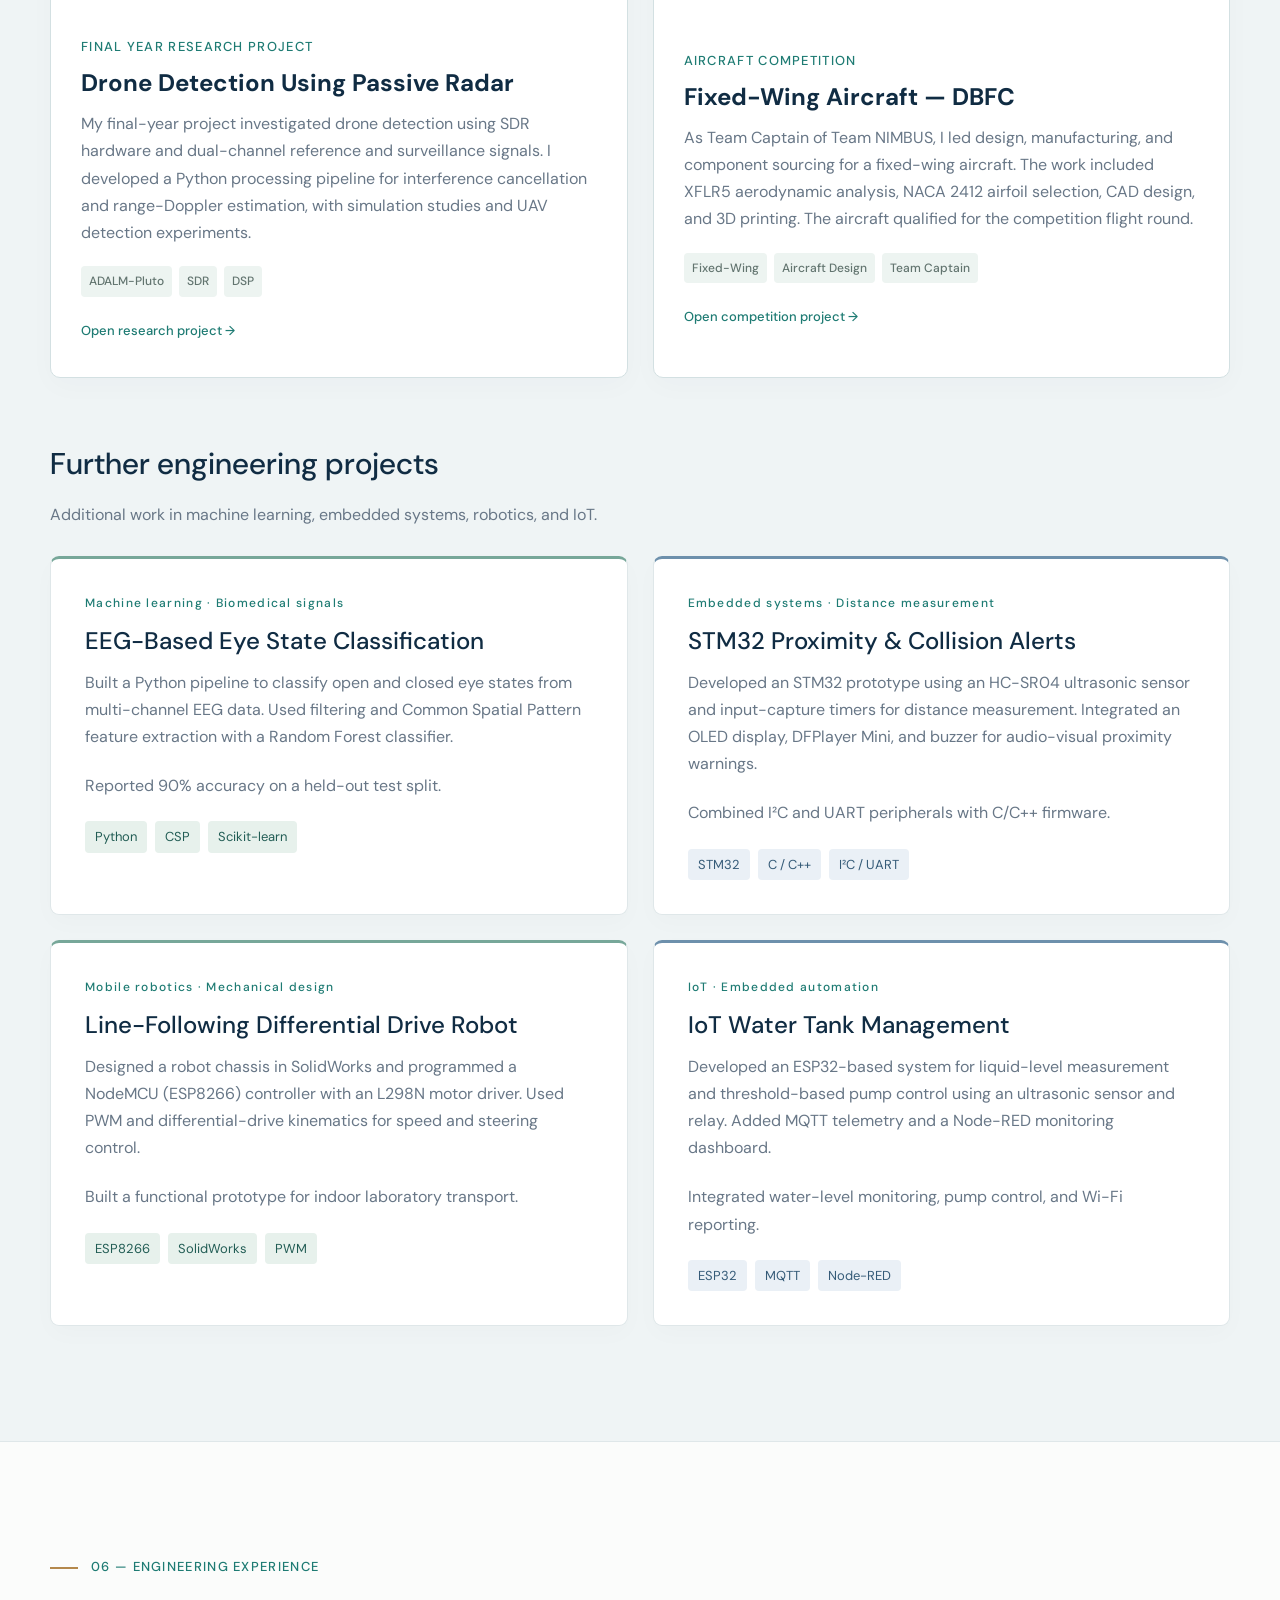
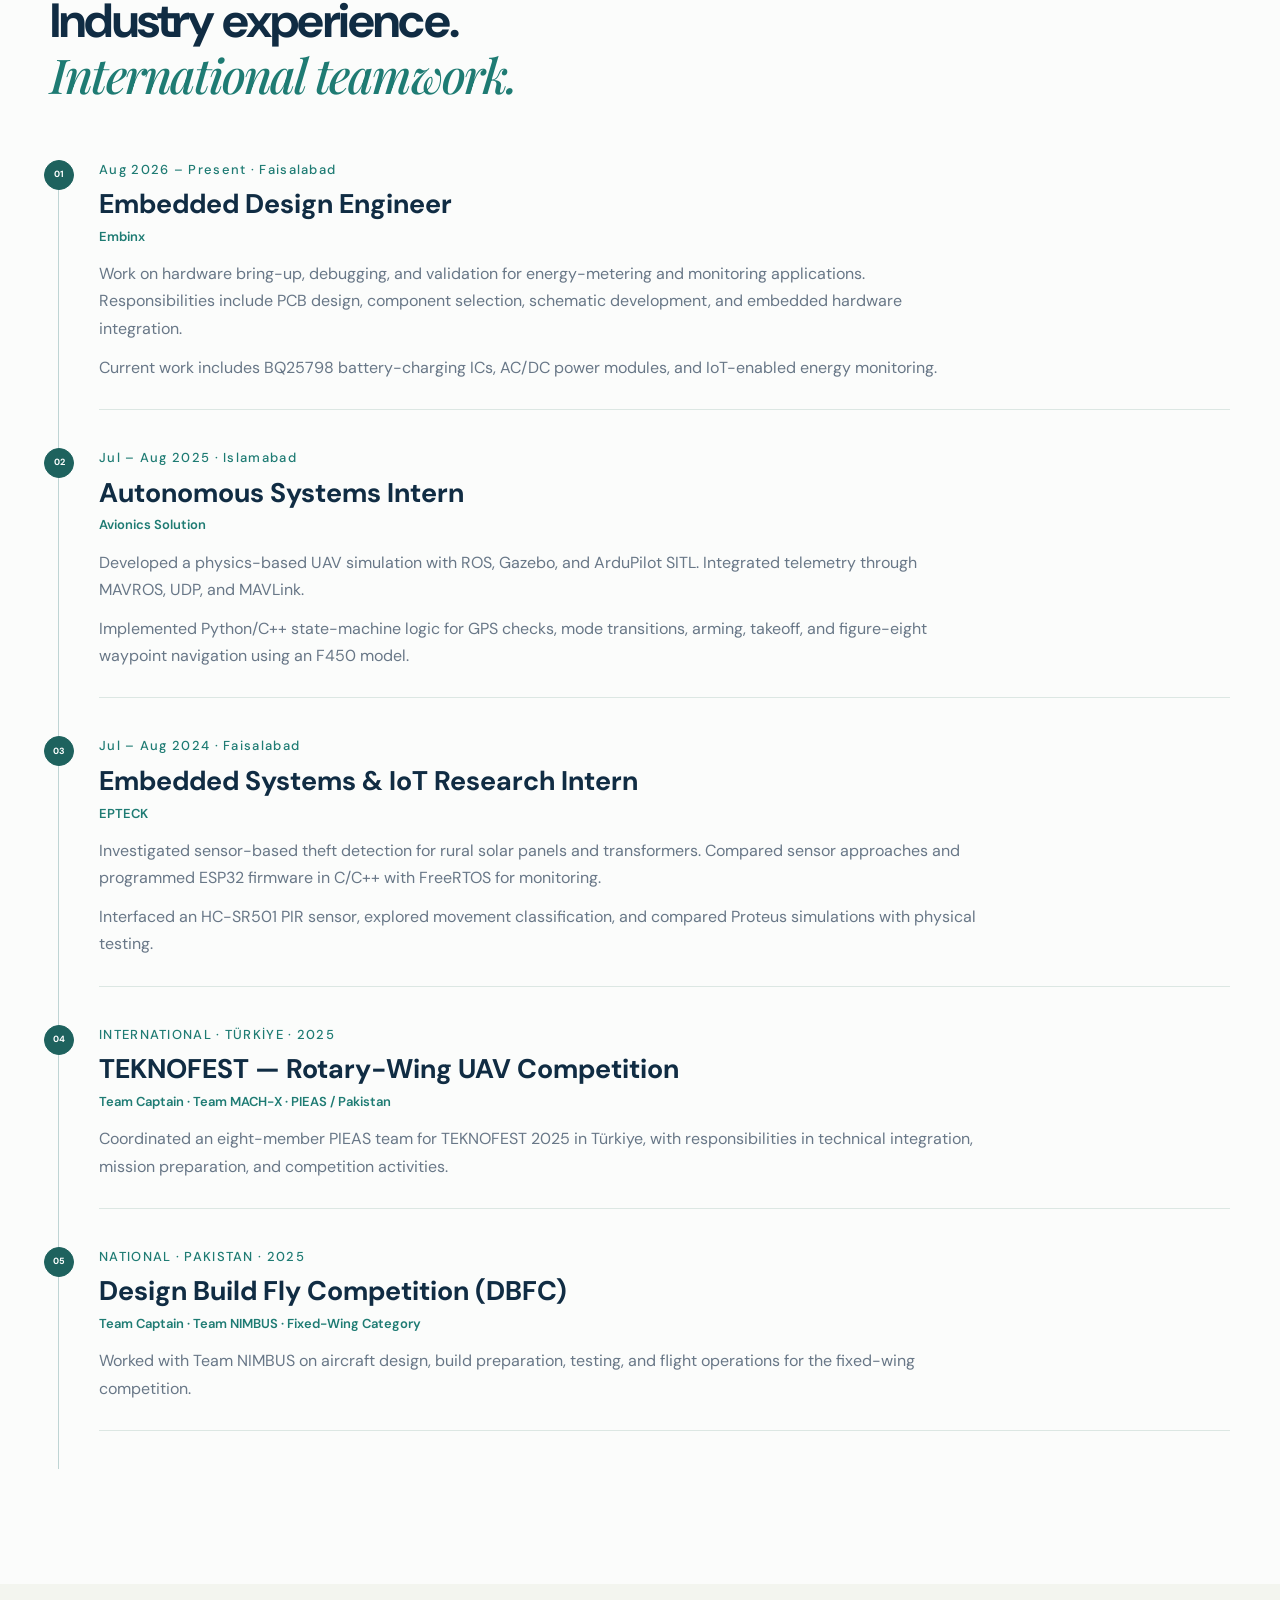
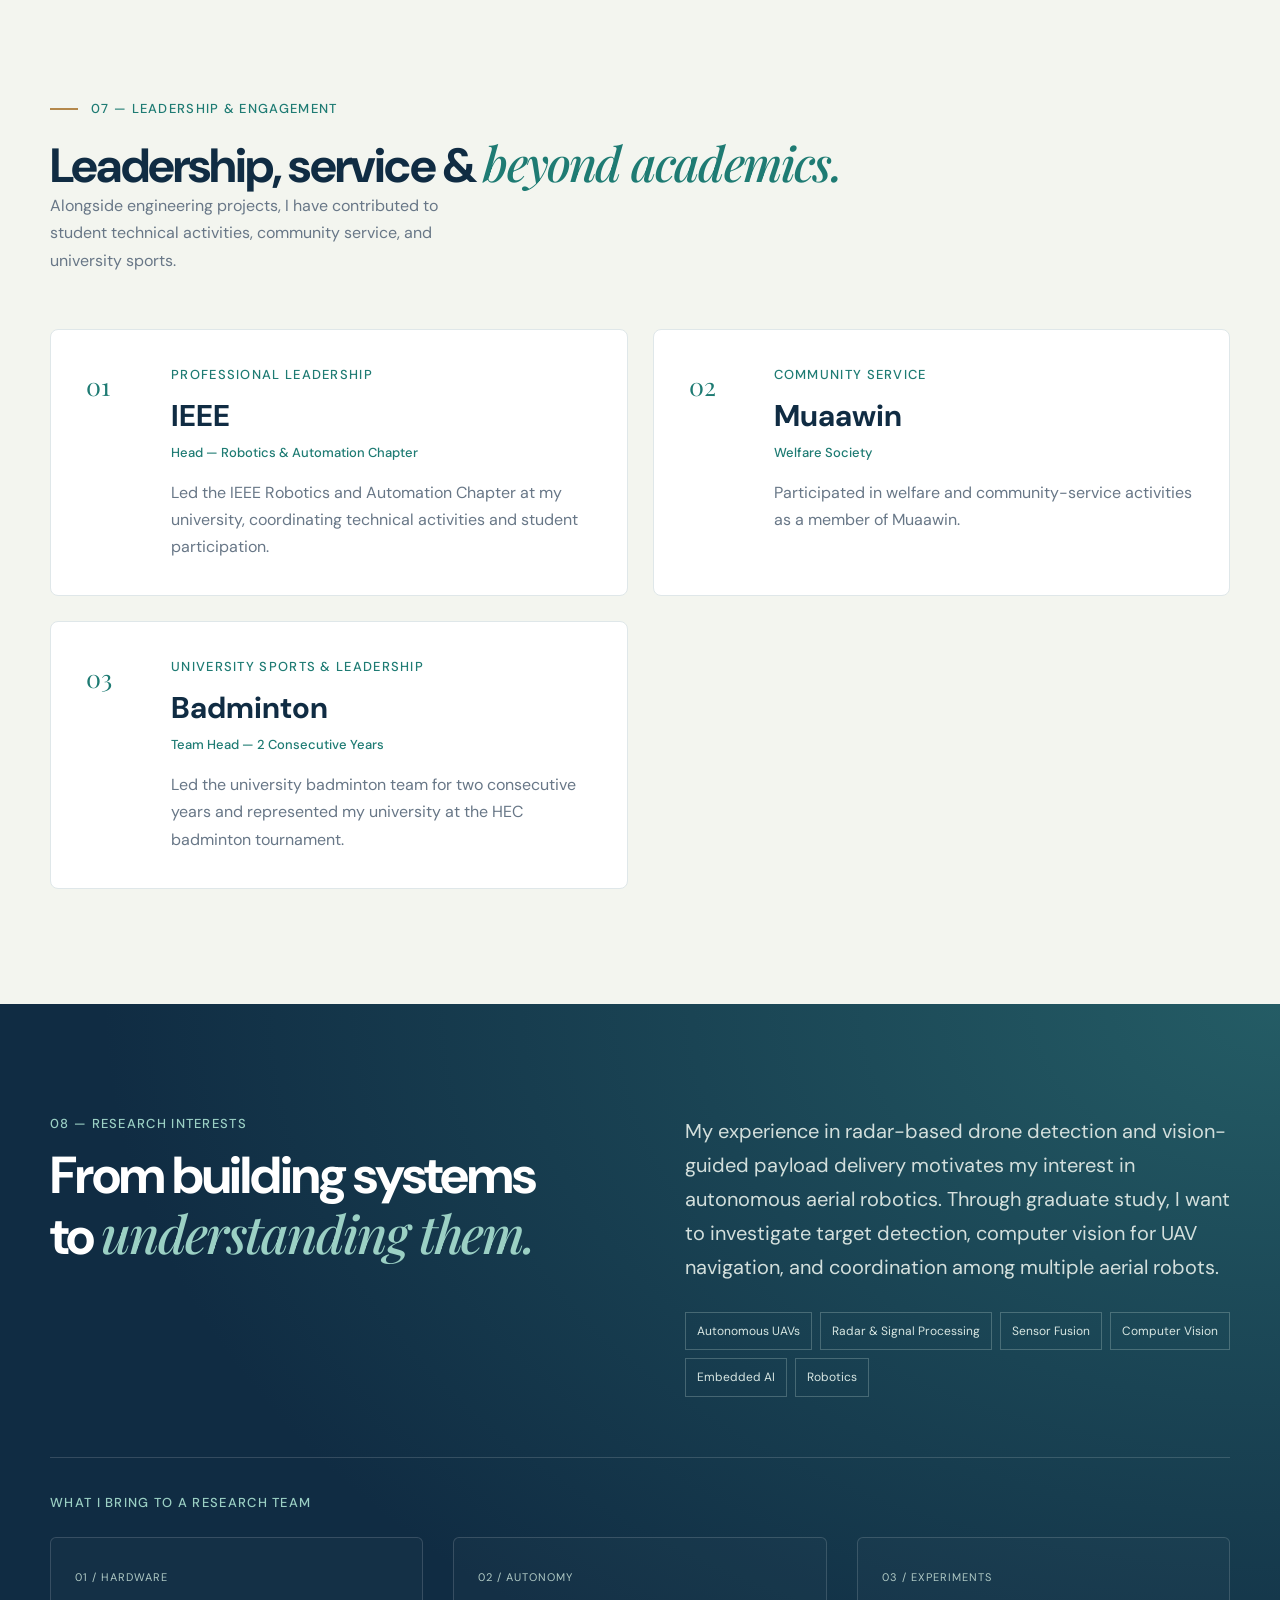
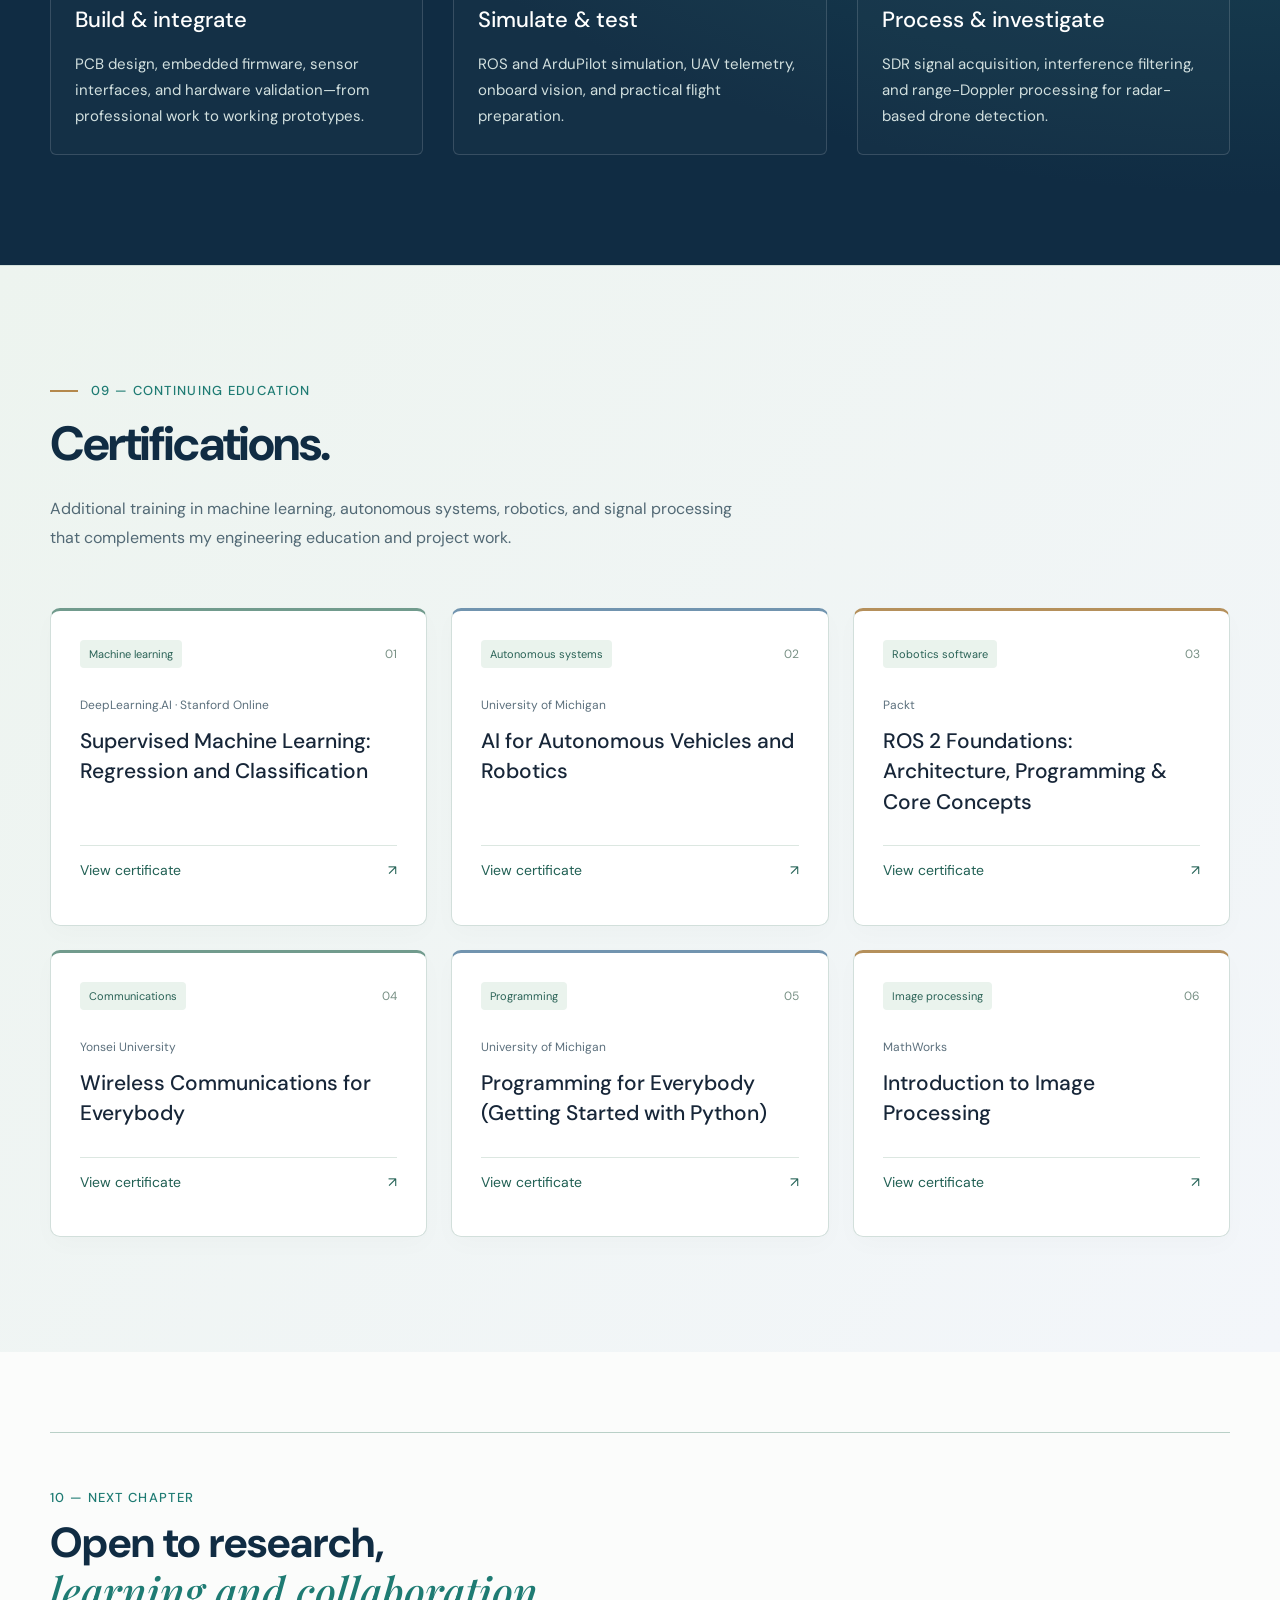
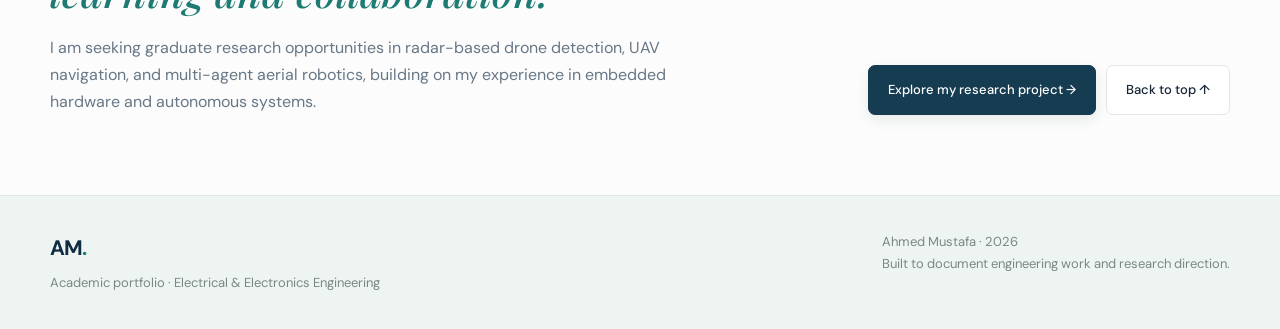
==== commit dcd3062b: "Add linked CV certifications and clear featured project navigation" ====
--- a/index.html
+++ b/index.html
@@ -36,9 +36,10 @@
                 <a href="#about">About</a>
                 <a href="#education">Education</a>
                 <a href="#skills">Skills</a>
-                <a href="#projects">Projects</a>
+                <a href="#projects">Featured Projects</a>
                 <a href="#experience">Experience</a>
                 <a href="#research">Research</a>
+                <a href="#certifications">Certifications</a>
             </nav>
 
         </div>
@@ -64,7 +65,7 @@
                 <div class="hero-actions">
 
                     <a class="btn btn-dark" href="#projects">
-                        Explore my work ↗
+                        View featured projects ↗
                     </a>
 
                     <a class="btn btn-light" href="#research">
@@ -291,10 +292,10 @@
                     <div>
 
                         <p class="section-kicker">
-                            05 — SELECTED PROJECTS
+                            05 — FEATURED PROJECTS
                         </p>
 
-                        <h2>Selected research &amp;<br><em>engineering projects.</em></h2>
+                        <h2>Featured <em>Projects.</em></h2>
 
                     </div>
 
@@ -302,7 +303,12 @@
 
                 </div>
 
-<article class="project-feature-stacked">
+<nav class="project-shortcuts" aria-label="Featured project quick links">
+                    <a href="projects/teknofest.html"><span>01 · UAV &amp; COMPUTER VISION</span>TEKNOFEST rotary-wing UAV <span aria-hidden="true">↗</span></a>
+                    <a href="projects/passive-radar.html"><span>02 · RADAR &amp; SIGNAL PROCESSING</span>Radar-based drone detection <span aria-hidden="true">↗</span></a>
+                    <a href="projects/dbfc.html"><span>03 · AIRCRAFT DESIGN</span>Fixed-wing aircraft — DBFC <span aria-hidden="true">↗</span></a>
+                </nav>
+                <article class="project-feature-stacked">
 <div class="project-photo">
 
     <img
@@ -660,6 +666,55 @@
 <article><span>03 / EXPERIMENTS</span><h3>Process &amp; investigate</h3><p>SDR signal acquisition, interference filtering, and range-Doppler processing for radar-based drone detection.</p></article>
 </div></div></div></section>
 
+
+        <section class="section certifications-section" id="certifications" aria-labelledby="certifications-heading">
+            <div class="container">
+                <div class="section-head">
+                    <p class="section-kicker">09 — CONTINUING EDUCATION</p>
+                    <h2 id="certifications-heading">Certifications.</h2>
+                    <p class="certifications-intro">Additional training in machine learning, autonomous systems, robotics, and signal processing that complements my engineering education and project work.</p>
+                </div>
+                <div class="certification-grid">
+                    <article class="certification-card">
+                        <div class="certificate-topline"><span class="certificate-topic">Machine learning</span><span class="certificate-number" aria-hidden="true">01</span></div>
+                        <p class="certificate-issuer">DeepLearning.AI · Stanford Online</p>
+                        <h3>Supervised Machine Learning: Regression and Classification</h3>
+                        <a class="certificate-link" href="https://drive.google.com/file/d/140WAt6Br-x_PdrI8cORKkI5FZ-08bjjX/view" target="_blank" rel="noopener noreferrer" aria-label="View certificate: Supervised Machine Learning: Regression and Classification (opens in a new tab)">View certificate <span aria-hidden="true">↗</span></a>
+                    </article>
+                    <article class="certification-card">
+                        <div class="certificate-topline"><span class="certificate-topic">Autonomous systems</span><span class="certificate-number" aria-hidden="true">02</span></div>
+                        <p class="certificate-issuer">University of Michigan</p>
+                        <h3>AI for Autonomous Vehicles and Robotics</h3>
+                        <a class="certificate-link" href="https://drive.google.com/file/d/12bg_cfxX-F6m1IM9cNlXJa06LQ0_dZkB/view" target="_blank" rel="noopener noreferrer" aria-label="View certificate: AI for Autonomous Vehicles and Robotics (opens in a new tab)">View certificate <span aria-hidden="true">↗</span></a>
+                    </article>
+                    <article class="certification-card">
+                        <div class="certificate-topline"><span class="certificate-topic">Robotics software</span><span class="certificate-number" aria-hidden="true">03</span></div>
+                        <p class="certificate-issuer">Packt</p>
+                        <h3>ROS 2 Foundations: Architecture, Programming &amp; Core Concepts</h3>
+                        <a class="certificate-link" href="https://drive.google.com/file/d/1BN5HYm3pCx9Zdb_8o_LgMMTT76PHSOOG/view" target="_blank" rel="noopener noreferrer" aria-label="View certificate: ROS 2 Foundations: Architecture, Programming &amp; Core Concepts (opens in a new tab)">View certificate <span aria-hidden="true">↗</span></a>
+                    </article>
+                    <article class="certification-card">
+                        <div class="certificate-topline"><span class="certificate-topic">Communications</span><span class="certificate-number" aria-hidden="true">04</span></div>
+                        <p class="certificate-issuer">Yonsei University</p>
+                        <h3>Wireless Communications for Everybody</h3>
+                        <a class="certificate-link" href="https://drive.google.com/file/d/1N4xL0v9NnMIy3SGZ6xp6SKhwpFhvncy4/view" target="_blank" rel="noopener noreferrer" aria-label="View certificate: Wireless Communications for Everybody (opens in a new tab)">View certificate <span aria-hidden="true">↗</span></a>
+                    </article>
+                    <article class="certification-card">
+                        <div class="certificate-topline"><span class="certificate-topic">Programming</span><span class="certificate-number" aria-hidden="true">05</span></div>
+                        <p class="certificate-issuer">University of Michigan</p>
+                        <h3>Programming for Everybody (Getting Started with Python)</h3>
+                        <a class="certificate-link" href="https://drive.google.com/file/d/1B6aKriN6IFORATgacMacpNSJcKWyrgDt/view" target="_blank" rel="noopener noreferrer" aria-label="View certificate: Programming for Everybody (Getting Started with Python) (opens in a new tab)">View certificate <span aria-hidden="true">↗</span></a>
+                    </article>
+                    <article class="certification-card">
+                        <div class="certificate-topline"><span class="certificate-topic">Image processing</span><span class="certificate-number" aria-hidden="true">06</span></div>
+                        <p class="certificate-issuer">MathWorks</p>
+                        <h3>Introduction to Image Processing</h3>
+                        <a class="certificate-link" href="https://drive.google.com/file/d/1m1eHe9cQme9_1C6zm98OQtM9mZ8_BcLY/view" target="_blank" rel="noopener noreferrer" aria-label="View certificate: Introduction to Image Processing (opens in a new tab)">View certificate <span aria-hidden="true">↗</span></a>
+                    </article>
+                </div>
+            </div>
+        </section>
+
         <section class="section container contact-section">
 
             <div class="contact-box">
@@ -667,7 +722,7 @@
                 <div>
 
                     <p class="section-kicker">
-                        09 — NEXT CHAPTER
+                        10 — NEXT CHAPTER
                     </p>
 
                     <h2>
--- a/presentation.css
+++ b/presentation.css
@@ -95,3 +95,31 @@
 }
 @media (prefers-reduced-motion: reduce) { .portfolio-home *, .portfolio-home *::before { scroll-behavior: auto; transition: none; } }
 .portfolio-home { overflow-x: clip; }
+
+/* Direct project access and continuing education, using the existing palette. */
+.project-shortcuts { display: grid; grid-template-columns: repeat(3,minmax(0,1fr)); gap: 16px; margin-bottom: 32px; }
+.project-shortcuts a { padding: 23px; border: 1px solid #c2d6d3; border-radius: 8px; background: #fafffd; color: #173d50; font-size: 17px; line-height: 1.6; }
+.project-shortcuts a > span:first-child { display: block; margin-bottom: 9px; color: #376b64; font-size: 10px; letter-spacing: 1px; }
+.project-shortcuts a:hover { background: #e4f0e9; border-color: #6c9d91; }
+.certifications-section { background: linear-gradient(130deg,#edf4ef,#f3f6fa); border-top: 1px solid #d3e0db; }
+.certifications-intro { max-width: 690px; color: #526975; line-height: 1.8; margin-top: 24px; }
+.certification-grid { display: grid; grid-template-columns: repeat(3,minmax(0,1fr)); gap: 24px; }
+.certification-card { display: flex; flex-direction: column; padding: 29px; background: #fff; border: 1px solid #d2dfdb; border-top: 3px solid #719b8d; border-radius: 10px; box-shadow: 0 8px 25px #102c4305; }
+.certification-card:nth-child(3n+2) { border-top-color: #7194af; }
+.certification-card:nth-child(3n) { border-top-color: #b5905b; }
+.certificate-topline { display: flex; align-items: center; justify-content: space-between; gap: 12px; margin-bottom: 28px; }
+.certificate-topic { font-size: 11px; color: #2a6256; background: #eaf3ed; border-radius: 4px; padding: 5px 9px; }
+.certificate-number { color: #789085; font-size: 12px; }
+.certificate-issuer { font-size: 12px; color: #5c707d; line-height: 1.6; margin-bottom: 10px; }
+.certification-card h3 { font-size: 21px; font-weight: 500; line-height: 1.45; margin-bottom: 28px; }
+.certificate-link { display: flex; justify-content: space-between; gap: 12px; margin-top: auto; padding: 13px 0; border-top: 1px solid #dce7e1; color: #205f53; font-size: 14px; min-height: 44px; }
+.certificate-link:hover { text-decoration: underline; text-underline-offset: 4px; }
+.portfolio-home a:focus-visible, .portfolio-home button:focus-visible { outline: 3px solid #a66b20; outline-offset: 4px; }
+@media (max-width: 1100px) {
+ .portfolio-home .menu-toggle { display: block; min-width: 44px; min-height: 44px; }
+ .portfolio-home .nav-links { display: none; position: absolute; top: 82px; left: 0; right: 0; background: var(--paper); flex-direction: column; padding: 12px 22px; border-bottom: 1px solid var(--line); max-height: calc(100dvh - 82px); overflow-y: auto; }
+ .portfolio-home .nav-links.open { display: flex; }
+ .portfolio-home .nav-links a { min-height: 44px; }
+}
+@media (max-width: 900px) { .certification-grid { grid-template-columns: repeat(2,minmax(0,1fr)); } .project-shortcuts { grid-template-columns: 1fr; } }
+@media (max-width: 600px) { .certification-grid { grid-template-columns: 1fr; } .certification-card { padding: 24px; } }
